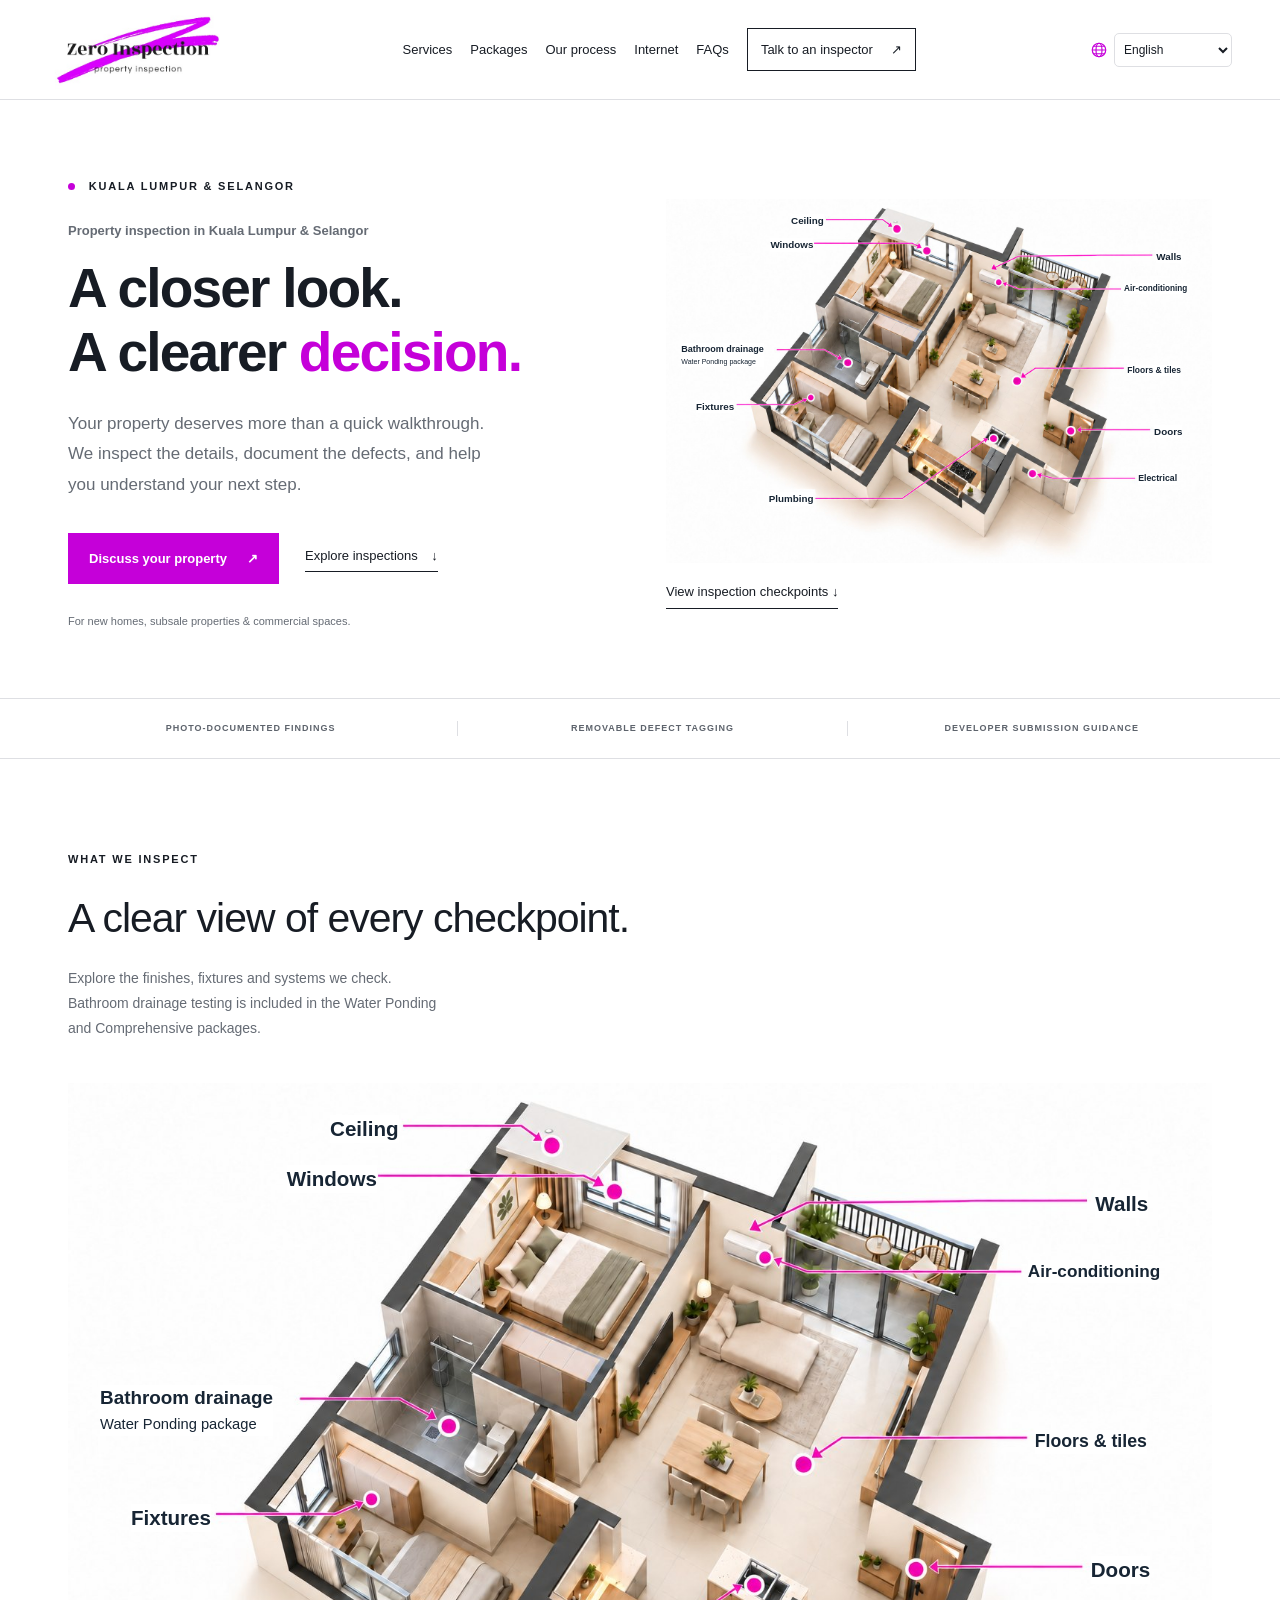
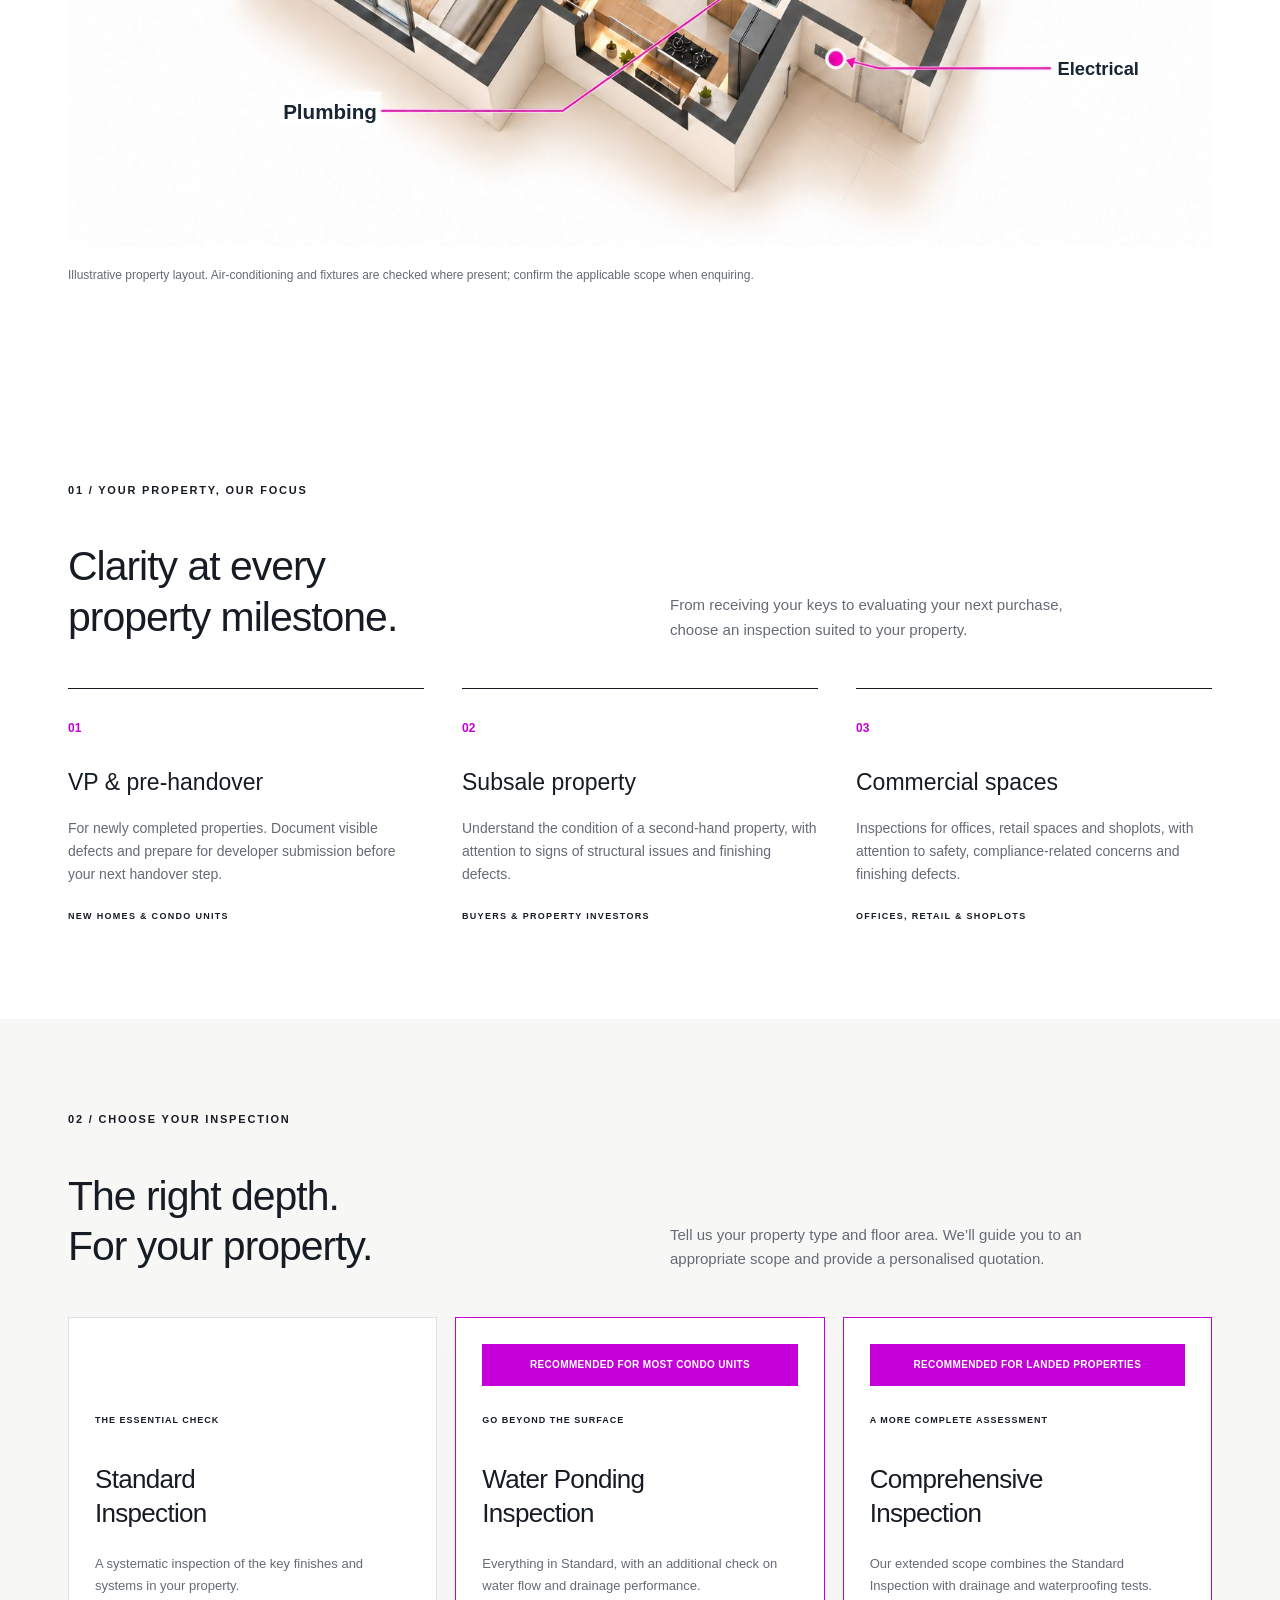
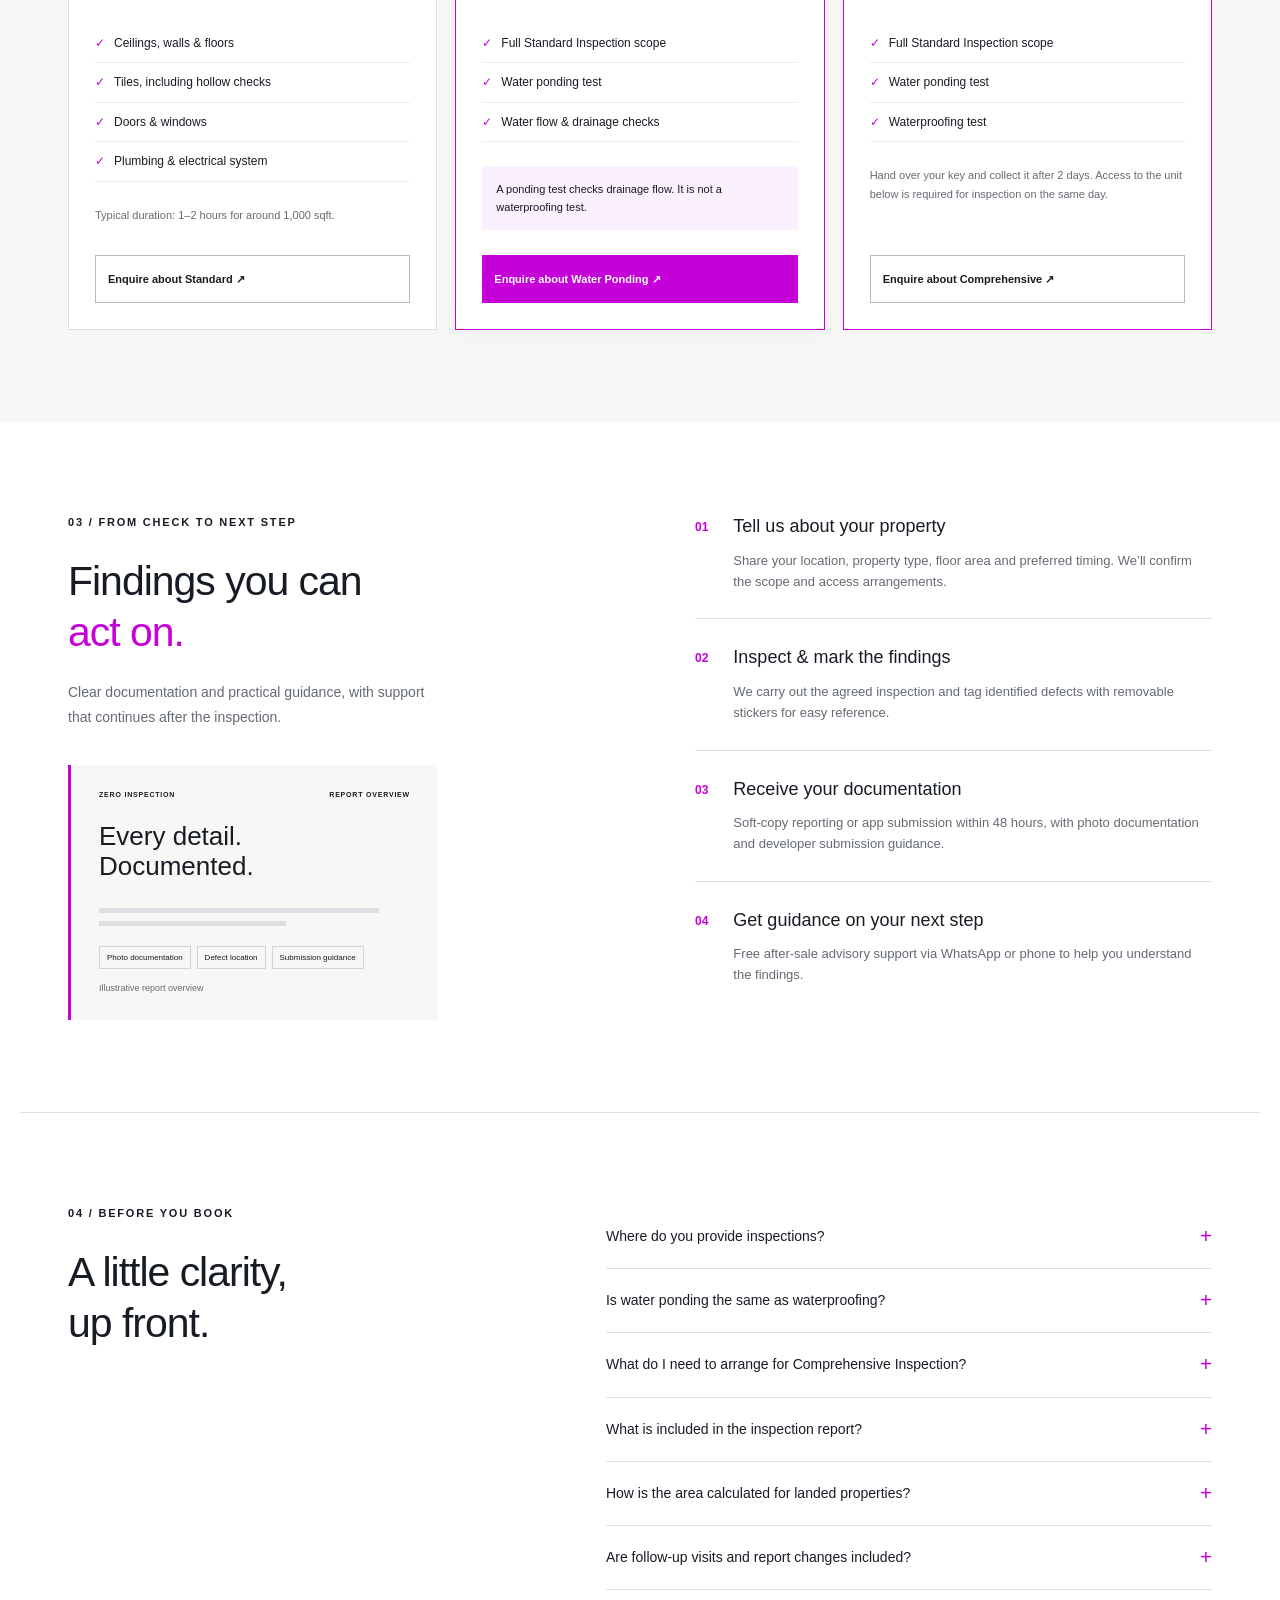
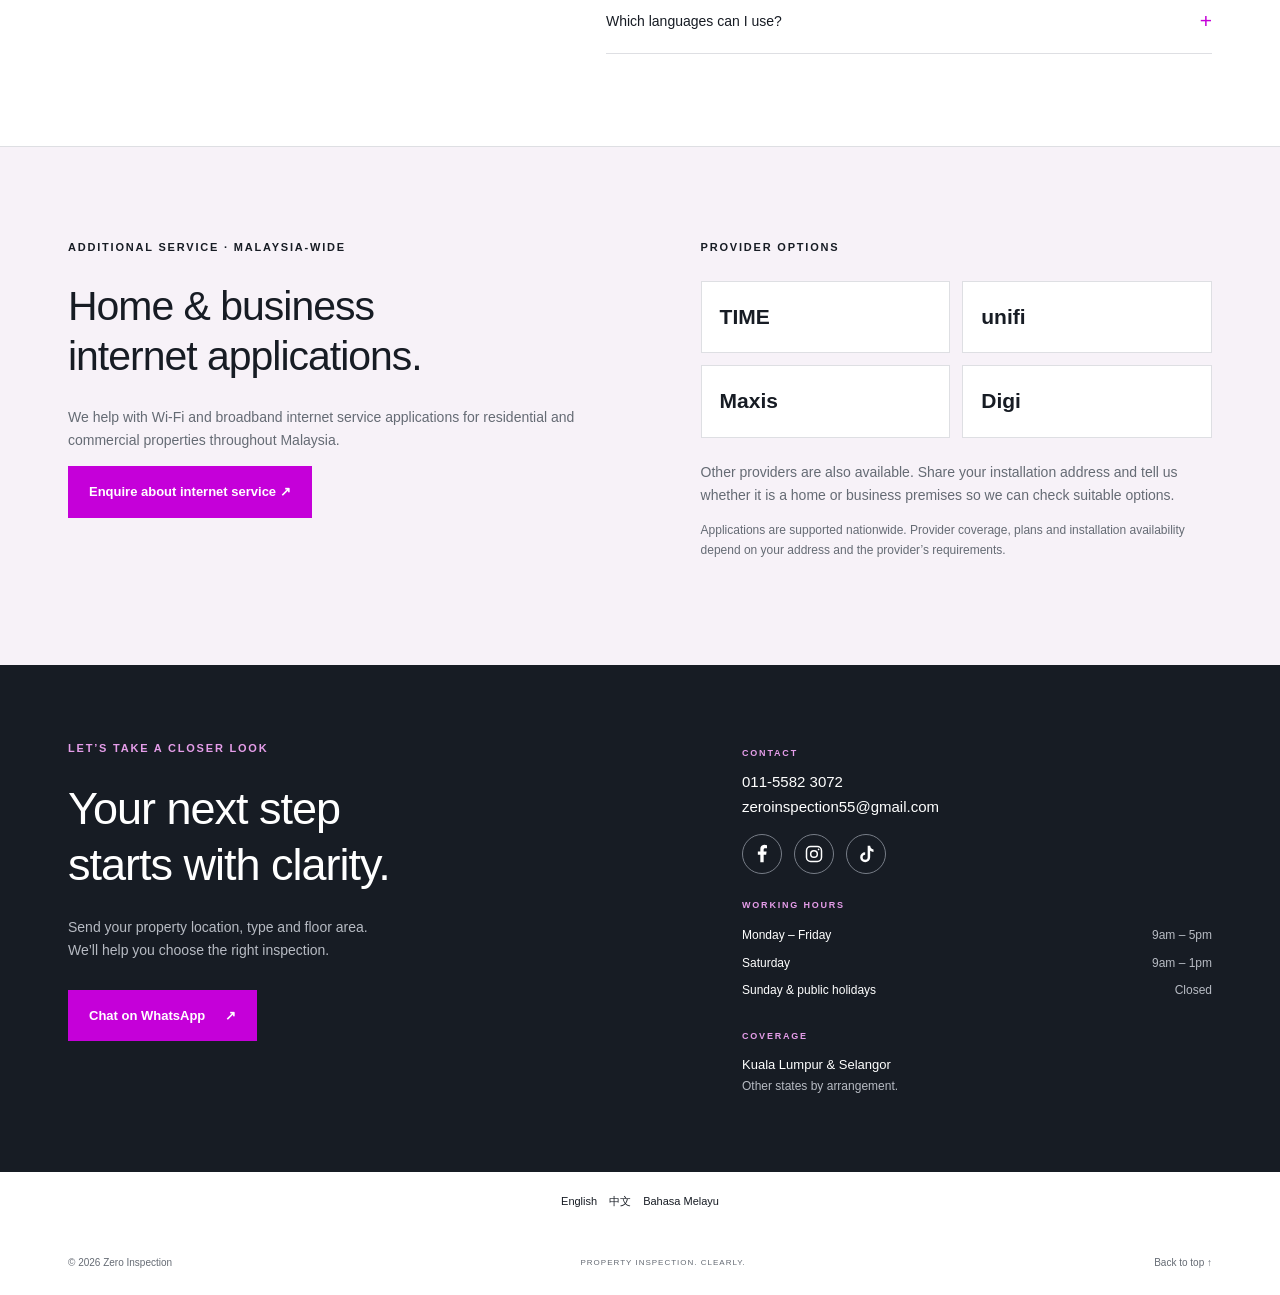
==== index.html @ 487786c6 "Improve mobile touch targets and readable inspection diagram across languages" ====
<!doctype html>
<html lang="en">
<head>
  <meta charset="utf-8"><meta name="viewport" content="width=device-width, initial-scale=1">
  <title>Zero Inspection | Property Inspection KL & Selangor</title>
  <meta name="description" content="Property inspection in Kuala Lumpur & Selangor: VP, subsale and commercial checks. Plus home and business internet application assistance across Malaysia.">
  <link rel="canonical" href="https://www.zero-inspection.com/">
  <link rel="alternate" hreflang="en" href="https://www.zero-inspection.com/">
  <link rel="alternate" hreflang="zh-Hans" href="https://www.zero-inspection.com/zh/">
  <link rel="alternate" hreflang="ms" href="https://www.zero-inspection.com/ms/">
  <link rel="alternate" hreflang="x-default" href="https://www.zero-inspection.com/">
  <meta name="theme-color" content="#171c24">
  <meta property="og:title" content="Zero Inspection | Property Inspection KL & Selangor">
  <meta property="og:description" content="Property inspection in Kuala Lumpur & Selangor: VP, subsale and commercial checks. Plus home and business internet application assistance across Malaysia.">
  <meta property="og:type" content="website">
  <meta property="og:url" content="https://www.zero-inspection.com/">
  <link rel="stylesheet" href="styles.css">
  <script type="application/ld+json">{"@context":"https://schema.org","@type":"ProfessionalService","name":"Zero Inspection","telephone":"+601155823072","email":"zeroinspection55@gmail.com","areaServed":["Kuala Lumpur","Selangor"],"openingHours":["Mo-Fr 09:00-17:00","Sa 09:00-13:00"],"hasOfferCatalog":{"@type":"OfferCatalog","name":"Zero Inspection services","itemListElement":[{"@type":"Offer","itemOffered":{"@type":"Service","name":"Property inspection","areaServed":["Kuala Lumpur","Selangor"]}},{"@type":"Offer","itemOffered":{"@type":"Service","name":"Residential and commercial internet application assistance","areaServed":"Malaysia"}}]},"sameAs":["https://www.facebook.com/zeroinspection","https://www.instagram.com/zeroinspection/","https://www.tiktok.com/@zeroinspection6"]}</script>
  <script id="page-schema" type="application/ld+json">{"@context":"https://schema.org","@type":"WebPage","name":"Zero Inspection | Property Inspection KL & Selangor","inLanguage":"en","url":"https://www.zero-inspection.com/","description":"Property inspection in Kuala Lumpur & Selangor: VP, subsale and commercial checks. Plus home and business internet application assistance across Malaysia."}</script>
</head>
<body>
  <a class="skip" href="#main">Skip to content</a>
  <header class="header">
    <a class="brand" href="#" aria-label="Zero Inspection home"><img src="assets/logo.jpeg" alt="Zero Inspection — property inspection" width="500" height="500"></a>
    <button class="menu" aria-expanded="false" aria-controls="navigation">Menu <span aria-hidden="true">☰</span></button>
    <nav id="navigation" aria-label="Main navigation"><a href="#services">Services</a><a href="#packages">Packages</a><a href="#process">Our process</a><a href="#internet">Internet</a><a href="#faq">FAQs</a><a class="nav-contact" href="#contact">Talk to an inspector <span aria-hidden="true">↗</span></a></nav><div class="language-switcher"><svg viewBox="0 0 24 24" fill="none" stroke="currentColor" stroke-width="1.6" aria-hidden="true"><circle cx="12" cy="12" r="9"/><ellipse cx="12" cy="12" rx="4" ry="9"/><path d="M3 12h18M5 7h14M5 17h14"/></svg><select id="language-select" aria-label="Website language / 网站语言 / Bahasa laman"><option value="en" selected>English</option><option value="zh-Hans">中文</option><option value="ms">Bahasa Melayu</option></select></div>
    
  </header>
  <main id="main">
    <section class="hero wrap">
      <div class="hero-copy"><p class="eyebrow"><span class="dot"></span> KUALA LUMPUR & SELANGOR</p><p class="hero-service">Property inspection in Kuala Lumpur & Selangor</p><h1>A closer look.<br>A clearer <em>decision.</em></h1><p class="intro">Your property deserves more than a quick walkthrough. We inspect the details, document the defects, and help you understand your next step.</p><div class="actions"><a class="button primary" href="https://wa.me/601155823072?text=Hi%20Zero%20Inspection%2C%20I%20would%20like%20to%20enquire%20about%20a%20property%20inspection." data-inspection-message="0">Discuss your property <span aria-hidden="true">↗</span></a><a class="text-link" href="#packages">Explore inspections <span aria-hidden="true">↓</span></a></div><p class="hero-note">For new homes, subsale properties & commercial spaces.</p></div>
      <div class="hero-diagram"><figure class="inspection-figure"><img src="assets/inspection-overview.jpg" width="1536" height="1024" alt="Property inspection diagram covering ceiling, windows, walls, air-conditioning, bathroom drainage, fixtures, floors and tiles, doors, electrical and plumbing"><div class="diagram-label ceiling">Ceiling</div><div class="diagram-label windows">Windows</div><div class="diagram-label walls">Walls</div><div class="diagram-label aircond">Air-conditioning</div><div class="diagram-label drainage">Bathroom drainage<br><small>Water Ponding package</small></div><div class="diagram-label fixtures">Fixtures</div><div class="diagram-label floors">Floors & tiles</div><div class="diagram-label doors">Doors</div><div class="diagram-label electrical">Electrical</div><div class="diagram-label plumbing">Plumbing</div></figure><a class="text-link" href="#inspection-scope">View inspection checkpoints ↓</a></div>
    </section>
    <div class="trust-strip"><div class="wrap trust-inner"><span>PHOTO-DOCUMENTED FINDINGS</span><span>REMOVABLE DEFECT TAGGING</span><span>DEVELOPER SUBMISSION GUIDANCE</span></div></div>
    <section id="inspection-scope" class="section wrap"><p class="eyebrow">WHAT WE INSPECT</p><h2>A clear view of every checkpoint.</h2><p class="section-intro">Explore the finishes, fixtures and systems we check. Bathroom drainage testing is included in the Water Ponding and Comprehensive packages.</p><p class="mobile-diagram-hint">Swipe sideways to read all inspection labels.</p><div class="diagram-scroll" tabindex="0" role="region" aria-label="Inspection diagram — scroll horizontally"><figure class="inspection-figure"><img src="assets/inspection-overview.jpg" width="1536" height="1024" alt="Property inspection diagram covering ceiling, windows, walls, air-conditioning, bathroom drainage, fixtures, floors and tiles, doors, electrical and plumbing"><div class="diagram-label ceiling">Ceiling</div><div class="diagram-label windows">Windows</div><div class="diagram-label walls">Walls</div><div class="diagram-label aircond">Air-conditioning</div><div class="diagram-label drainage">Bathroom drainage<br><small>Water Ponding package</small></div><div class="diagram-label fixtures">Fixtures</div><div class="diagram-label floors">Floors & tiles</div><div class="diagram-label doors">Doors</div><div class="diagram-label electrical">Electrical</div><div class="diagram-label plumbing">Plumbing</div></figure></div><p class="diagram-caption">Illustrative property layout. Air-conditioning and fixtures are checked where present; confirm the applicable scope when enquiring.</p></section>
    <section id="services" class="section wrap"><div class="section-heading"><p class="eyebrow">01 / YOUR PROPERTY, OUR FOCUS</p><h2>Clarity at every<br>property milestone.</h2><p>From receiving your keys to evaluating your next purchase, choose an inspection suited to your property.</p></div><div class="services-grid"><article><span class="number">01</span><h3>VP & pre-handover</h3><p>For newly completed properties. Document visible defects and prepare for developer submission before your next handover step.</p><span class="service-caption">NEW HOMES & CONDO UNITS</span></article><article><span class="number">02</span><h3>Subsale property</h3><p>Understand the condition of a second-hand property, with attention to signs of structural issues and finishing defects.</p><span class="service-caption">BUYERS & PROPERTY INVESTORS</span></article><article><span class="number">03</span><h3>Commercial spaces</h3><p>Inspections for offices, retail spaces and shoplots, with attention to safety, compliance-related concerns and finishing defects.</p><span class="service-caption">OFFICES, RETAIL & SHOPLOTS</span></article></div></section>
    <section id="packages" class="package-section"><div class="wrap section"><div class="section-heading"><p class="eyebrow">02 / CHOOSE YOUR INSPECTION</p><h2>The right depth.<br>For your property.</h2><p>Tell us your property type and floor area. We’ll guide you to an appropriate scope and provide a personalised quotation.</p></div><div class="packages"><article class="package"><p class="package-kicker">THE ESSENTIAL CHECK</p><h3>Standard<br>Inspection</h3><p>A systematic inspection of the key finishes and systems in your property.</p><ul><li>Ceilings, walls & floors</li><li>Tiles, including hollow checks</li><li>Doors & windows</li><li>Plumbing & electrical system</li></ul><p class="timing">Typical duration: 1–2 hours for around 1,000 sqft.</p><a class="button outline" href="https://wa.me/601155823072?text=Hi%20Zero%20Inspection%2C%20please%20advise%20on%20the%20Standard%20Inspection%20package." data-inspection-message="1">Enquire about Standard ↗</a></article><article class="package featured"><span class="recommendation">RECOMMENDED FOR MOST CONDO UNITS</span><p class="package-kicker">GO BEYOND THE SURFACE</p><h3>Water Ponding<br>Inspection</h3><p>Everything in Standard, with an additional check on water flow and drainage performance.</p><ul><li>Full Standard Inspection scope</li><li>Water ponding test</li><li>Water flow & drainage checks</li></ul><div class="scope-note">A ponding test checks drainage flow. It is not a waterproofing test.</div><a class="button primary" href="https://wa.me/601155823072?text=Hi%20Zero%20Inspection%2C%20I%20am%20interested%20in%20Water%20Ponding%20Inspection%20for%20my%20property." data-inspection-message="2">Enquire about Water Ponding ↗</a></article><article class="package landed-recommended"><span class="recommendation">RECOMMENDED FOR LANDED PROPERTIES</span><p class="package-kicker">A MORE COMPLETE ASSESSMENT</p><h3>Comprehensive<br>Inspection</h3><p>Our extended scope combines the Standard Inspection with drainage and waterproofing tests.</p><ul><li>Full Standard Inspection scope</li><li>Water ponding test</li><li>Waterproofing test</li></ul><p class="timing">Hand over your key and collect it after 2 days. Access to the unit below is required for inspection on the same day.</p><a class="button outline" href="https://wa.me/601155823072?text=Hi%20Zero%20Inspection%2C%20please%20advise%20on%20Comprehensive%20Inspection%20and%20the%20access%20arrangements." data-inspection-message="3">Enquire about Comprehensive ↗</a></article></div></div></section>
    <section id="process" class="section wrap process"><div><p class="eyebrow">03 / FROM CHECK TO NEXT STEP</p><h2>Findings you can<br><em>act on.</em></h2><p class="section-intro">Clear documentation and practical guidance, with support that continues after the inspection.</p><div class="report-illustration" aria-label="Illustrative defect report"><div class="report-top"><span>ZERO INSPECTION</span><span>REPORT OVERVIEW</span></div><h3>Every detail.<br>Documented.</h3><div class="report-line"></div><div class="report-line short"></div><div class="report-tags"><span>Photo documentation</span><span>Defect location</span><span>Submission guidance</span></div><p>Illustrative report overview</p></div></div><ol class="steps"><li><span>01</span><div><h3>Tell us about your property</h3><p>Share your location, property type, floor area and preferred timing. We’ll confirm the scope and access arrangements.</p></div></li><li><span>02</span><div><h3>Inspect & mark the findings</h3><p>We carry out the agreed inspection and tag identified defects with removable stickers for easy reference.</p></div></li><li><span>03</span><div><h3>Receive your documentation</h3><p>Soft-copy reporting or app submission within 48 hours, with photo documentation and developer submission guidance.</p></div></li><li><span>04</span><div><h3>Get guidance on your next step</h3><p>Free after-sale advisory support via WhatsApp or phone to help you understand the findings.</p></div></li></ol></section>
    <section id="faq" class="faq-section section wrap"><div><p class="eyebrow">04 / BEFORE YOU BOOK</p><h2>A little clarity,<br>up front.</h2></div><div class="faq-list"><details><summary>Where do you provide inspections?</summary><p>Our main coverage is Kuala Lumpur and Selangor. Inspections in other states can be arranged with additional transport charges, quoted case by case.</p></details><details><summary>Is water ponding the same as waterproofing?</summary><p>No. A water ponding test checks water flow and drainage performance. Waterproofing testing is a separate scope included in the Comprehensive package.</p></details><details><summary>What do I need to arrange for Comprehensive Inspection?</summary><p>You hand over the key and collect it after 2 days. An inspection of the unit below is required on the same day, so access must be coordinated in advance. Contact us to confirm the arrangements.</p></details><details><summary>What is included in the inspection report?</summary><p>Your deliverables include a professional defect report in PDF or app submission, photo documentation and developer submission support guidance. Soft-copy reporting or app submission is provided within 48 hours.</p></details><details><summary>How is the area calculated for landed properties?</summary><p>The area includes the car porch, backyard and built-in area. Share the property details with us so we can confirm the scope and quotation.</p></details><details><summary>Are follow-up visits and report changes included?</summary><p>The quoted inspection covers one visit. A separate revisit caused by customer arrangements, a second inspection, or a second report revision carries an additional charge. We’ll confirm the applicable terms before you proceed.</p></details><details><summary>Which languages can I use?</summary><p>We support English, Chinese and Malay. Let us know your preferred language when you contact us.</p></details></div></section>
    <section id="internet" class="internet-section"><div class="section wrap internet-inner"><div><p class="eyebrow">ADDITIONAL SERVICE · MALAYSIA-WIDE</p><h2>Home & business<br>internet applications.</h2><p>We help with Wi-Fi and broadband internet service applications for residential and commercial properties throughout Malaysia.</p><a class="button primary" data-enquiry="internet" href="https://wa.me/601155823072?text=Hi%20Zero%20Inspection%2C%20I%20would%20like%20help%20applying%20for%20internet%20service.">Enquire about internet service ↗</a></div><div><p class="eyebrow">PROVIDER OPTIONS</p><div class="provider-list"><span>TIME</span><span>unifi</span><span>Maxis</span><span>Digi</span></div><p>Other providers are also available. Share your installation address and tell us whether it is a home or business premises so we can check suitable options.</p><p class="internet-note">Applications are supported nationwide. Provider coverage, plans and installation availability depend on your address and the provider’s requirements.</p></div></div></section>
    <section id="contact" class="contact-section"><div class="wrap contact-inner"><div><p class="eyebrow">LET’S TAKE A CLOSER LOOK</p><h2>Your next step<br>starts with clarity.</h2><p>Send your property location, type and floor area.<br>We’ll help you choose the right inspection.</p><a class="button primary" href="https://wa.me/601155823072?text=Hi%20Zero%20Inspection.%0AProperty%20location%3A%20%0AProperty%20type%3A%20%0AFloor%20area%20%28sqft%29%3A%20%0APreferred%20date%3A%20" data-inspection-message="4">Chat on WhatsApp <span aria-hidden="true">↗</span></a></div><div class="contact-details"><div><p class="eyebrow">CONTACT</p><a href="https://wa.me/601155823072" data-inspection-message="4" aria-label="WhatsApp 011-5582 3072">011-5582 3072</a><a href="mailto:zeroinspection55@gmail.com">zeroinspection55@gmail.com</a><div class="social-links" aria-label="Social media"><a href="https://www.facebook.com/zeroinspection" target="_blank" rel="noopener noreferrer" aria-label="Facebook" title="Facebook"><svg viewBox="0 0 24 24" aria-hidden="true"><path fill="currentColor" d="M14 22v-9h3l.5-4H14V7c0-1.2.4-2 2-2h2V1.4A26 26 0 0 0 15 1c-3 0-5 1.8-5 5v3H7v4h3v9z"/></svg></a><a href="https://www.instagram.com/zeroinspection/" target="_blank" rel="noopener noreferrer" aria-label="Instagram" title="Instagram"><svg viewBox="0 0 24 24" fill="none" stroke="currentColor" stroke-width="1.8" aria-hidden="true"><rect x="3" y="3" width="18" height="18" rx="5"/><circle cx="12" cy="12" r="4"/><circle cx="17.5" cy="6.5" r="1" fill="currentColor" stroke="none"/></svg></a><a href="https://www.tiktok.com/@zeroinspection6" target="_blank" rel="noopener noreferrer" aria-label="TikTok" title="TikTok"><svg viewBox="0 0 24 24" aria-hidden="true"><path fill="currentColor" d="M14 2h3c.3 2.6 1.7 4.2 4 4.5v3a9 9 0 0 1-4-1.3V16a6 6 0 1 1-6-6v3a3 3 0 1 0 3 3z"/></svg></a></div></div><div><p class="eyebrow">WORKING HOURS</p><dl><div><dt>Monday – Friday</dt><dd>9am – 5pm</dd></div><div><dt>Saturday</dt><dd>9am – 1pm</dd></div><div><dt>Sunday & public holidays</dt><dd>Closed</dd></div></dl></div><div><p class="eyebrow">COVERAGE</p><p>Kuala Lumpur & Selangor<br><span>Other states by arrangement.</span></p></div></div></div></section>
  <div class="locale-links" aria-label="Website languages"><a href="./" lang="en">English</a><a href="./zh/" lang="zh-Hans">中文</a><a href="./ms/" lang="ms">Bahasa Melayu</a></div></main><footer class="wrap footer"><span>© <span id="year">2026</span> Zero Inspection</span><span>PROPERTY INSPECTION. CLEARLY.</span><a href="#">Back to top ↑</a></footer>
  <script src="translations.js"></script>
  <script src="script.js"></script>
</body>
</html>
---- styles.css ----
:root{--ink:#171c24;--muted:#656b74;--accent:#c500d9;--line:#dedfe3;--paper:#f7f7f5}*{box-sizing:border-box}html{scroll-behavior:smooth;scroll-padding-top:100px}body{margin:0;font-family:Arial,Helvetica,sans-serif;color:var(--ink);background:white;font-size:16px;line-height:1.65}a{color:inherit;text-decoration:none}button{font:inherit}img{max-width:100%}.wrap{max-width:1240px;margin:auto;padding-left:48px;padding-right:48px}.header{max-width:1340px;margin:auto;padding:0 48px;height:104px;display:flex;align-items:center;justify-content:space-between;border-bottom:1px solid var(--line)}.brand{width:205px;height:90px;overflow:hidden;display:flex;align-items:center;justify-content:center}.brand img{width:205px;max-width:none;height:205px;object-fit:contain}.header nav{display:flex;align-items:center;gap:30px;font-size:14px}.nav-contact{border:1px solid var(--ink);padding:11px 18px;margin-left:12px}.nav-contact span{margin-left:14px}.menu{display:none}.skip{position:absolute;top:-80px;background:var(--ink);color:white;padding:12px;z-index:30}.skip:focus{top:0}.hero{display:grid;grid-template-columns:1.05fr 1fr;gap:60px;padding-top:78px;padding-bottom:68px;align-items:center}.eyebrow{font-size:11px;font-weight:700;letter-spacing:1.8px;margin:0 0 24px}.dot{display:inline-block;width:7px;height:7px;border-radius:50%;background:var(--accent);margin-right:9px}h1,h2,h3,p{margin-top:0}h1{font-size:clamp(44px,4.5vw,65px);line-height:1.07;letter-spacing:-3.1px;font-weight:600;margin-bottom:28px}em{font-style:normal;color:var(--accent)}.intro{font-size:17px;max-width:440px;color:var(--muted);line-height:1.8}.actions{display:flex;flex-wrap:wrap;align-items:center;gap:26px;margin-top:32px}.button{display:inline-flex;align-items:center;justify-content:space-between;gap:20px;padding:15px 21px;font-size:13px;font-weight:700;transition:background .2s,transform .2s}.button:hover{transform:translateY(-2px)}.primary{color:white;background:var(--accent)}.primary:hover{background:#9f00b0}.outline{border:1px solid #b7bac0}.outline:hover{background:#f1eef3}.text-link{font-size:13px;border-bottom:1px solid var(--ink);padding-bottom:5px}.text-link span{margin-left:10px}.hero-note{color:var(--muted);font-size:11px;margin:28px 0 0}.property-art{height:480px;position:relative;background:#edece8;overflow:hidden}.art-grid{position:absolute;inset:0;background-image:linear-gradient(#dad9d250 1px,transparent 1px),linear-gradient(90deg,#dad9d250 1px,transparent 1px);background-size:30px 30px}.property-art svg{position:absolute;width:100%;height:100%;top:10px;left:0}.art-label{position:absolute;top:24px;left:24px;font-size:9px;letter-spacing:1.3px;color:#62635f}.inspection-chip{position:absolute;background:white;box-shadow:0 5px 20px #0000000c;padding:12px 15px;font-size:11px;font-weight:600}.inspection-chip span{color:var(--accent);margin-right:12px}.chip-one{top:88px;left:18px}.chip-two{right:16px;bottom:73px}.art-footer{position:absolute;bottom:22px;left:24px;font-size:9px;letter-spacing:1px}.trust-strip{border-top:1px solid var(--line);border-bottom:1px solid var(--line)}.trust-inner{display:flex;justify-content:space-between;gap:20px;flex-wrap:wrap;padding-top:22px;padding-bottom:22px;font-size:9px;font-weight:700;letter-spacing:1px;color:#5d636c}.section{padding-top:92px;padding-bottom:92px}.section-heading{display:grid;grid-template-columns:1fr 1fr;column-gap:80px;margin-bottom:45px}.section-heading .eyebrow{grid-column:1/-1}h2{font-size:42px;line-height:1.15;letter-spacing:-1.7px;font-weight:500;margin-bottom:0}.section-heading>p:last-child{color:var(--muted);max-width:430px;align-self:end;margin-bottom:0;font-size:15px}.services-grid{display:grid;grid-template-columns:repeat(3,1fr);gap:38px}.services-grid article{border-top:1px solid var(--ink);padding-top:25px}.number{font-size:12px;color:var(--accent);font-weight:700}.services-grid h3{font-size:23px;font-weight:500;margin:24px 0 15px}.services-grid p{font-size:14px;color:var(--muted)}.service-caption{font-size:9px;letter-spacing:1.3px;font-weight:700}.package-section{background:var(--paper)}.packages{display:grid;grid-template-columns:repeat(3,1fr);gap:18px;align-items:stretch}.package{padding:32px 26px;background:white;border:1px solid var(--line);display:flex;flex-direction:column;position:relative}.package-kicker{font-size:9px;font-weight:700;letter-spacing:1px;margin:8px 0 25px}.package h3{font-size:27px;font-weight:500;line-height:1.2;letter-spacing:-.7px;margin-bottom:20px}.package>p:not(.package-kicker){font-size:13px;color:var(--muted)}.package ul{padding:0;list-style:none;margin:15px 0 24px;font-size:12px}.package li{padding:9px 0;border-bottom:1px solid #ececf0}.package li:before{content:'✓';color:var(--accent);margin-right:9px}.package .timing{font-size:11px!important;line-height:1.7}.package .button{margin-top:auto;font-size:11px;padding:13px 12px;gap:5px}.featured{border-color:var(--accent);box-shadow:0 8px 28px #c500d908}.recommendation{position:absolute;top:-12px;left:15px;right:15px;text-align:center;background:var(--accent);color:white;font-size:8px;letter-spacing:.65px;padding:5px;font-weight:bold}.scope-note{font-size:11px;padding:14px;background:#fbf0fd;margin-bottom:25px}.process{display:grid;grid-template-columns:1fr 1fr;gap:110px}.section-intro{font-size:14px;color:var(--muted);margin-top:22px;max-width:370px}.steps{list-style:none;padding:0;margin:0}.steps li{display:flex;gap:25px;padding:26px 0;border-top:1px solid var(--line)}.steps li:first-child{padding-top:0;border-top:0}.steps li>span{font-size:12px;color:var(--accent);font-weight:700;padding-top:4px}.steps h3{font-size:18px;font-weight:500;margin-bottom:10px}.steps p{font-size:13px;color:var(--muted);margin-bottom:0}.report-illustration{margin-top:35px;background:var(--paper);padding:24px 28px;border-left:3px solid var(--accent);max-width:370px}.report-top{display:flex;justify-content:space-between;font-size:7px;font-weight:700;letter-spacing:.8px;margin-bottom:22px}.report-illustration h3{font-size:26px;font-weight:500;line-height:1.15}.report-line{height:5px;background:#dddee2;width:90%;margin-bottom:8px}.report-line.short{width:60%}.report-tags{display:flex;flex-wrap:wrap;gap:6px;margin-top:20px}.report-tags span{font-size:8px;border:1px solid #d3d4d9;padding:4px 7px}.report-illustration>p{font-size:9px;color:var(--muted);margin:12px 0 0}.faq-section{border-top:1px solid var(--line);display:grid;grid-template-columns:.85fr 1.15fr;gap:90px}.faq-list details{border-bottom:1px solid var(--line)}.faq-list summary{font-size:14px;padding:20px 28px 20px 0;cursor:pointer;position:relative;list-style:none}.faq-list summary::-webkit-details-marker{display:none}.faq-list summary:after{content:'+';position:absolute;right:0;font-size:21px;color:var(--accent);top:14px}.faq-list details[open] summary:after{content:'−'}.faq-list details p{font-size:13px;color:var(--muted);margin-bottom:22px}.contact-section{background:var(--ink);color:white}.contact-inner{display:grid;grid-template-columns:1.2fr 1fr;gap:110px;padding-top:75px;padding-bottom:75px}.contact-inner h2{font-size:45px}.contact-inner>div>p:not(.eyebrow){font-size:14px;color:#b7bbc3;margin-top:23px;margin-bottom:28px}.contact-inner .eyebrow{color:#e59de9}.contact-details{display:flex;flex-direction:column;gap:24px;padding-top:6px}.contact-details .eyebrow{font-size:9px;margin-bottom:10px}.contact-details a{display:block;font-size:15px;overflow-wrap:anywhere}.contact-details dl{margin:0;font-size:12px}.contact-details dl div{display:flex;justify-content:space-between;gap:20px;max-width:310px;padding:4px 0}.contact-details dd{margin:0;color:#b7bbc3}.contact-details p{font-size:13px;margin-bottom:0}.contact-details p span{color:#b7bbc3;font-size:12px}.footer{display:flex;justify-content:space-between;align-items:center;padding-top:24px;padding-bottom:24px;font-size:10px;color:var(--muted);gap:20px}.footer>span:nth-child(2){letter-spacing:1px;font-size:8px}a:focus-visible,button:focus-visible,summary:focus-visible{outline:3px solid var(--accent);outline-offset:5px}
@media(min-width:1500px){.hero{gap:75px}}@media(max-width:1000px){.wrap{padding-left:30px;padding-right:30px}.header{padding:0 30px}.header nav{gap:17px;font-size:12px}.nav-contact{margin-left:0;padding:9px 12px}.hero{gap:25px}.property-art{height:400px}h1{font-size:49px}.section-heading{gap:35px}.process,.faq-section,.contact-inner{gap:50px}.packages{gap:12px}.package{padding:27px 18px}.package h3{font-size:24px}.recommendation{font-size:7px;left:5px;right:5px}.actions{gap:18px}.hero .button{font-size:12px;padding:13px 15px}}@media(max-width:720px){html{scroll-padding-top:20px}.wrap{padding-left:23px;padding-right:23px}.header{height:85px;padding:0 23px;position:relative}.brand{width:165px;height:80px}.brand img{width:165px;height:165px}.menu{display:block;border:1px solid var(--line);background:white;font-size:12px;padding:8px 12px}.menu span{margin-left:6px}.header nav{display:none;position:absolute;top:84px;left:0;right:0;background:white;padding:20px 23px;z-index:10;box-shadow:0 8px 12px #00000010;flex-direction:column;align-items:stretch;font-size:14px}.header nav.open{display:flex}.hero{grid-template-columns:1fr;padding-top:45px;padding-bottom:35px;gap:35px}h1{font-size:49px;letter-spacing:-2.5px}.intro{font-size:15px}.hero-note{font-size:10px;margin-top:20px}.eyebrow{font-size:9px;letter-spacing:1.4px;margin-bottom:20px}.property-art{height:365px;max-width:470px;width:100%;margin:auto}.art-label{font-size:8px}.chip-one{top:63px}.chip-two{bottom:58px}.art-footer{font-size:8px}.trust-inner{display:grid;grid-template-columns:1fr 1fr;font-size:8px;gap:15px}.section{padding-top:55px;padding-bottom:55px}.section-heading{display:block;margin-bottom:30px}h2{font-size:35px}.section-heading>p:last-child{margin-top:22px;font-size:14px}.services-grid{grid-template-columns:1fr;gap:30px}.services-grid article{padding-top:18px}.services-grid h3{margin:15px 0 10px}.packages{grid-template-columns:1fr;gap:30px}.package{padding:30px}.package h3{font-size:28px}.recommendation{font-size:8px;left:16px;right:16px}.package .button{font-size:12px;margin-top:12px}.package ul{margin-bottom:15px}.process,.faq-section,.contact-inner{grid-template-columns:1fr;gap:35px}.report-illustration{max-width:none}.steps li:first-child{padding-top:22px;border-top:1px solid var(--line)}.contact-inner{padding-top:55px;padding-bottom:50px}.contact-inner h2{font-size:37px}.contact-details{gap:28px}.contact-details dl div{max-width:none}.footer{flex-wrap:wrap;font-size:9px}.footer>span:nth-child(2){display:none}.contact-details a{font-size:14px}}@media(prefers-reduced-motion:reduce){html{scroll-behavior:auto}.button{transition:none}}
/* Language selection stays separate from the deliverables strip. */
.header{gap:18px}.header nav{gap:20px}.language-switcher{display:flex;gap:3px;flex-shrink:0}.language-switcher button{border:0;background:transparent;color:#656b74;font-size:11px;padding:7px;cursor:pointer}.language-switcher button[aria-pressed="true"]{background:#fbf0fd;color:#9f00b0;font-weight:bold}.trust-inner{display:grid;grid-template-columns:repeat(3,1fr);gap:24px;text-align:center}.trust-inner span+span{border-left:1px solid var(--line);padding-left:24px}html[lang="zh-Hans"] h1{letter-spacing:-1px}html[lang="ms"] h1{font-size:clamp(38px,4vw,57px)}html[lang="ms"] .recommendation{font-size:7px;letter-spacing:0}html[lang="ms"] .package h3{font-size:25px}
@media(max-width:1100px) and (min-width:721px){.header{padding:0 24px;gap:10px}.header nav{gap:12px}.brand{width:155px}.brand img{width:165px;height:165px}.nav-contact{padding:8px;font-size:11px}.language-switcher button{padding:6px 4px;font-size:10px}}
@media(max-width:720px){.header{gap:10px}.brand{margin-right:auto;width:140px}.brand img{width:155px;height:155px}.language-switcher{order:1}.menu{order:2;padding:7px 9px}.language-switcher button{font-size:10px;padding:6px 4px}.trust-inner{grid-template-columns:1fr;text-align:left;gap:0}.trust-inner span{padding:11px 0}.trust-inner span+span{border-left:0;border-top:1px solid var(--line);padding-left:0}html[lang="ms"] h1{font-size:43px}html[lang="zh-Hans"] h1{font-size:43px}.recommendation{white-space:normal}}
.inspection-figure{position:relative;margin:28px 0 0;container-type:inline-size}.inspection-figure img{display:block;width:100%;height:auto}.diagram-label{position:absolute;font-size:1.8cqw;font-weight:700;line-height:1.2;color:#172534;background:white}.diagram-label small{font-size:.78em;font-weight:400}.ceiling{top:4.2%;right:71.1%}.windows{top:10.8%;right:73%}.walls{top:14%;left:89.8%}.aircond{top:23.2%;left:83.9%;font-size:1.55cqw}.drainage{top:39.6%;left:2.8%;max-width:17.4%;font-size:1.65cqw}.fixtures{top:55.2%;right:87.5%}.floors{top:45.5%;left:84.5%;font-size:1.65cqw}.doors{top:62%;left:89.4%}.electrical{top:75.2%;left:86.5%}.plumbing{top:80.6%;right:73%}.hero-diagram{min-width:0}.hero-diagram .inspection-figure{margin:0}.hero-diagram .text-link{display:inline-block;margin-top:18px}.hero-service{font-size:13px;font-weight:600;margin-bottom:16px;color:#656b74}.diagram-caption{font-size:12px;color:var(--muted);margin-top:20px}.internet-section{background:#f7f2f8;border-top:1px solid var(--line)}.internet-inner{display:grid;grid-template-columns:1.1fr 1fr;gap:70px}.internet-inner h2{margin-bottom:24px}.internet-inner p:not(.eyebrow){font-size:14px;color:var(--muted)}.provider-list{display:grid;grid-template-columns:1fr 1fr;gap:12px;margin-bottom:23px}.provider-list span{background:white;border:1px solid var(--line);padding:18px;font-size:21px;font-weight:700}.internet-note{font-size:12px!important}.social-links{display:flex;flex-wrap:wrap;gap:12px;margin-top:14px}.social-links a{font-size:12px;border-bottom:1px solid #777d87;padding-bottom:4px}.locale-links{display:flex;gap:12px;font-size:11px;margin-top:18px}.header nav{gap:14px}.hero .inspection-figure{max-width:100%}
@media(max-width:720px){.internet-inner{grid-template-columns:1fr;gap:28px}.hero-diagram .diagram-label{font-size:1.8cqw}#inspection-scope .inspection-figure{margin-left:-12px;margin-right:-12px}.diagram-caption{line-height:1.7}.header{padding-left:15px;padding-right:15px}.hero-service{font-size:12px}}
/* Centered compact language dropdown. */
.header{display:grid;grid-template-columns:1fr auto 1fr;height:auto;min-height:104px;row-gap:0}.brand{grid-column:1;grid-row:1;justify-self:start}.language-switcher{grid-column:2;grid-row:1;justify-self:center;align-items:center;gap:5px;order:initial}.language-switcher>svg{width:18px;height:18px;color:var(--accent)}.language-switcher select{max-width:120px;border:1px solid var(--line);border-radius:5px;background:white;font:inherit;font-size:12px;padding:7px 5px;color:var(--ink);cursor:pointer}.header nav{grid-column:1/-1;grid-row:2;justify-content:center;padding-bottom:15px;gap:24px}.landed-recommended{border-color:var(--accent)}.social-links a{display:inline-flex;align-items:center;justify-content:center;width:40px;height:40px;border:1px solid #777d87;border-radius:50%;padding:9px;transition:background .2s}.social-links a:hover{background:#343a44}.social-links svg{width:20px;height:20px;display:block}.language-switcher select:focus-visible{outline:3px solid var(--accent);outline-offset:3px}
@media(max-width:720px){.header{min-height:85px;grid-template-columns:1fr auto 1fr;padding:0 15px;column-gap:7px}.brand{width:112px;margin:0}.brand img{width:140px;height:140px}.menu{grid-column:3;grid-row:1;justify-self:end;order:initial}.language-switcher select{font-size:11px;max-width:104px;padding:6px 3px}.language-switcher>svg{width:15px;height:15px}.header nav{grid-column:auto;grid-row:auto;position:absolute;top:84px;padding:20px 23px;gap:17px}}
/* Consistent multilingual spacing and typography. */
body{font-family:Arial,"Microsoft YaHei","PingFang SC",sans-serif;overflow-wrap:break-word}.header{display:flex;align-items:center;justify-content:space-between;min-height:100px;height:auto;gap:22px;flex-wrap:nowrap}.header .brand{flex:0 0 180px;width:180px}.header .brand img{width:190px;height:190px}.header nav{display:flex;align-items:center;justify-content:center;gap:18px;padding:0;font-size:13px;flex:1;min-width:0}.nav-contact{margin-left:0;white-space:nowrap;padding:10px 13px}.language-switcher{margin-left:auto;flex:0 0 auto;gap:6px;order:initial}.language-switcher select{width:118px;max-width:118px;font-size:12px;padding:8px 5px}.hero{grid-template-columns:minmax(0,1fr) minmax(0,1fr);gap:52px}.hero-copy{min-width:0}h1,html[lang="ms"] h1,html[lang="zh-Hans"] h1{font-size:clamp(40px,4.3vw,60px);line-height:1.16;letter-spacing:-1.8px;margin-bottom:24px}html[lang="zh-Hans"] h1{letter-spacing:0}h2{font-size:clamp(30px,3.2vw,42px);line-height:1.24;letter-spacing:-1px}.intro,.section-intro{line-height:1.8}.eyebrow{line-height:1.6}.section-heading{grid-template-columns:minmax(0,1fr) minmax(0,1fr);gap:18px 60px}.packages{align-items:stretch}.package{padding:26px;min-width:0}.package h3,html[lang="ms"] .package h3{font-size:26px;line-height:1.3;min-height:70px;margin:20px 0}.package-kicker{min-height:30px;margin:15px 0 0;line-height:1.6}.recommendation,html[lang="ms"] .recommendation{position:static;display:flex;align-items:center;justify-content:center;min-height:42px;width:100%;font-size:10px;line-height:1.4;letter-spacing:.35px;padding:8px 10px;margin:0 0 12px;text-align:center}.package:not(.featured):not(.landed-recommended){padding-top:80px}.package ul{line-height:1.7}.package .button{min-height:48px;line-height:1.5;white-space:normal}.trust-inner{align-items:center;line-height:1.7}.steps h3{line-height:1.4}.contact-details dl div{max-width:none;align-items:start}.contact-details dt{max-width:65%}.contact-details dd{white-space:nowrap}.locale-links{max-width:1144px;padding:20px 0;justify-content:center;margin:0 auto;line-height:1.7}.diagram-label{max-width:17%;line-height:1.35}.walls,.doors{max-width:10%}.aircond{max-width:16%;font-size:1.5cqw}.floors{max-width:15%;font-size:1.55cqw}.electrical{max-width:13%;font-size:1.6cqw}
@media(min-width:721px) and (max-width:1230px){.header{flex-wrap:wrap;gap:0 16px;padding:0 30px}.header .brand{order:0;flex-basis:170px}.language-switcher{order:1}.header nav{order:2;flex-basis:100%;padding:0 0 17px;gap:24px;flex-wrap:wrap}.hero{gap:30px}.package{padding:22px}.package:not(.featured):not(.landed-recommended){padding-top:76px}.section-heading{column-gap:35px}}
@media(max-width:720px){.header{min-height:84px;padding:0 16px;gap:10px;flex-wrap:nowrap}.header .brand{flex:0 1 125px;width:125px;margin-right:auto}.header .brand img{width:145px;height:145px}.language-switcher{margin-left:0;order:1}.language-switcher select{width:104px;max-width:104px;font-size:11px}.menu{order:2;font-size:11px;padding:7px 8px}.header nav{display:none;position:absolute;top:84px;left:0;right:0;flex:none;padding:20px 23px;align-items:stretch;gap:17px;font-size:14px}.header nav.open{display:flex}.hero{grid-template-columns:1fr;gap:32px;padding-top:38px}h1,html[lang="ms"] h1,html[lang="zh-Hans"] h1{font-size:clamp(35px,9vw,45px);line-height:1.2;letter-spacing:-1px}html[lang="zh-Hans"] h1{letter-spacing:0}.section-heading{display:block}.package{padding:25px}.package:not(.featured):not(.landed-recommended){padding-top:25px}.package h3,html[lang="ms"] .package h3{font-size:26px;min-height:0}.package-kicker{min-height:0}.recommendation{min-height:0;padding:9px}.section{padding-top:52px;padding-bottom:52px}.process,.faq-section,.contact-inner{gap:32px}.diagram-caption{font-size:12px}.contact-inner h2{font-size:35px}.contact-details dl{font-size:12px}.locale-links{padding:16px 23px;gap:18px}.hero-diagram .diagram-label{line-height:1.35}}
@media(max-width:360px){.header{padding:0 10px;gap:6px}.header .brand{flex-basis:100px}.language-switcher select{width:88px;max-width:88px}.language-switcher>svg{width:14px;height:14px}.menu span{margin-left:3px}}
/* Mobile inspection details and comfortable touch targets. */
.diagram-scroll{max-width:100%;overflow-x:auto;-webkit-overflow-scrolling:touch}.diagram-scroll:focus-visible{outline:3px solid var(--accent);outline-offset:3px}.mobile-diagram-hint{display:none}
@media(max-width:720px){.menu{min-height:44px;min-width:58px}.language-switcher select{min-height:44px}.social-links a{width:44px;height:44px}.header nav a{min-height:44px;display:flex;align-items:center}.hero-diagram .diagram-label{display:none}.hero-diagram .text-link{min-height:44px;display:inline-flex;align-items:center}.diagram-scroll .inspection-figure{width:800px;min-width:800px;margin:12px 0!important}.mobile-diagram-hint{display:block;font-size:13px;color:var(--muted);margin:18px 0 0}.diagram-scroll .diagram-label{font-size:14px}.diagram-scroll .aircond,.diagram-scroll .floors,.diagram-scroll .electrical{font-size:13px}.diagram-scroll .drainage{font-size:13px}.faq-list summary{min-height:48px}.provider-list span{padding:15px}.contact-details a[href^="https://wa.me"]{padding:9px 0;min-height:44px}}
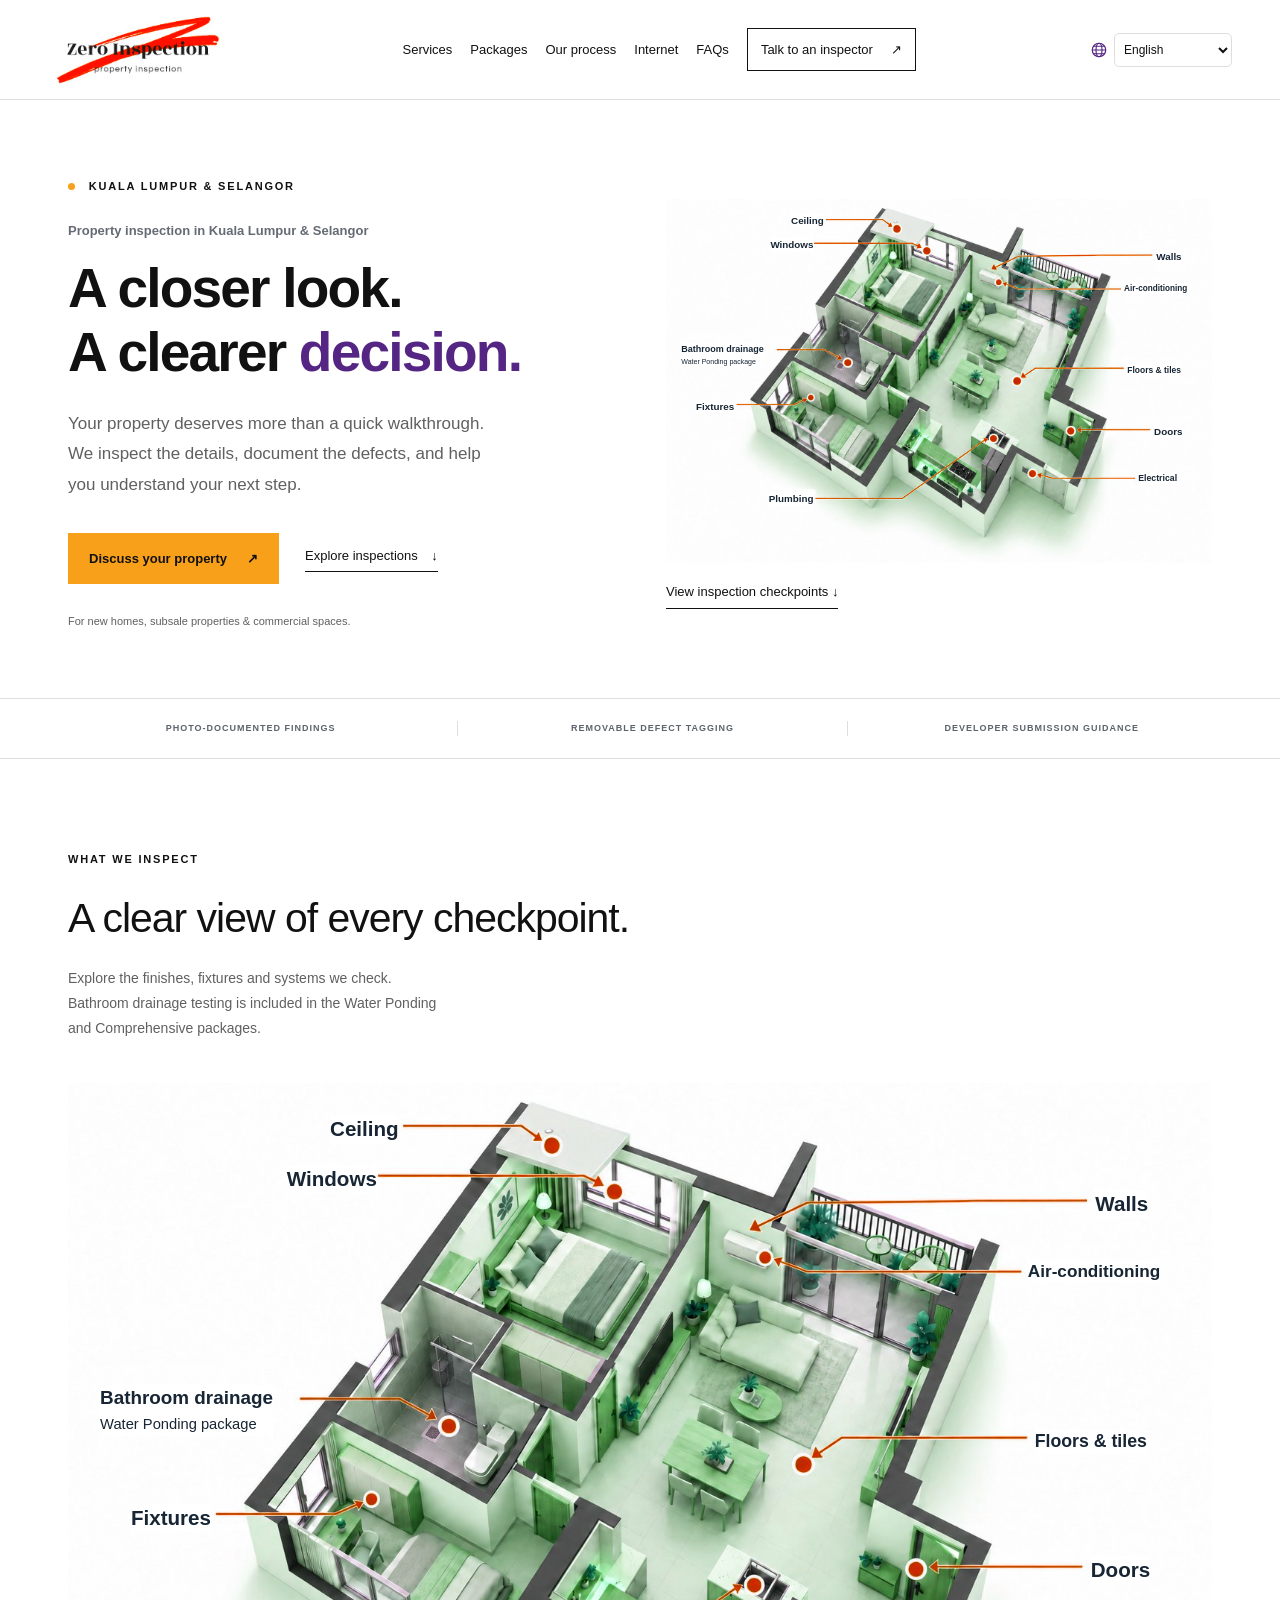
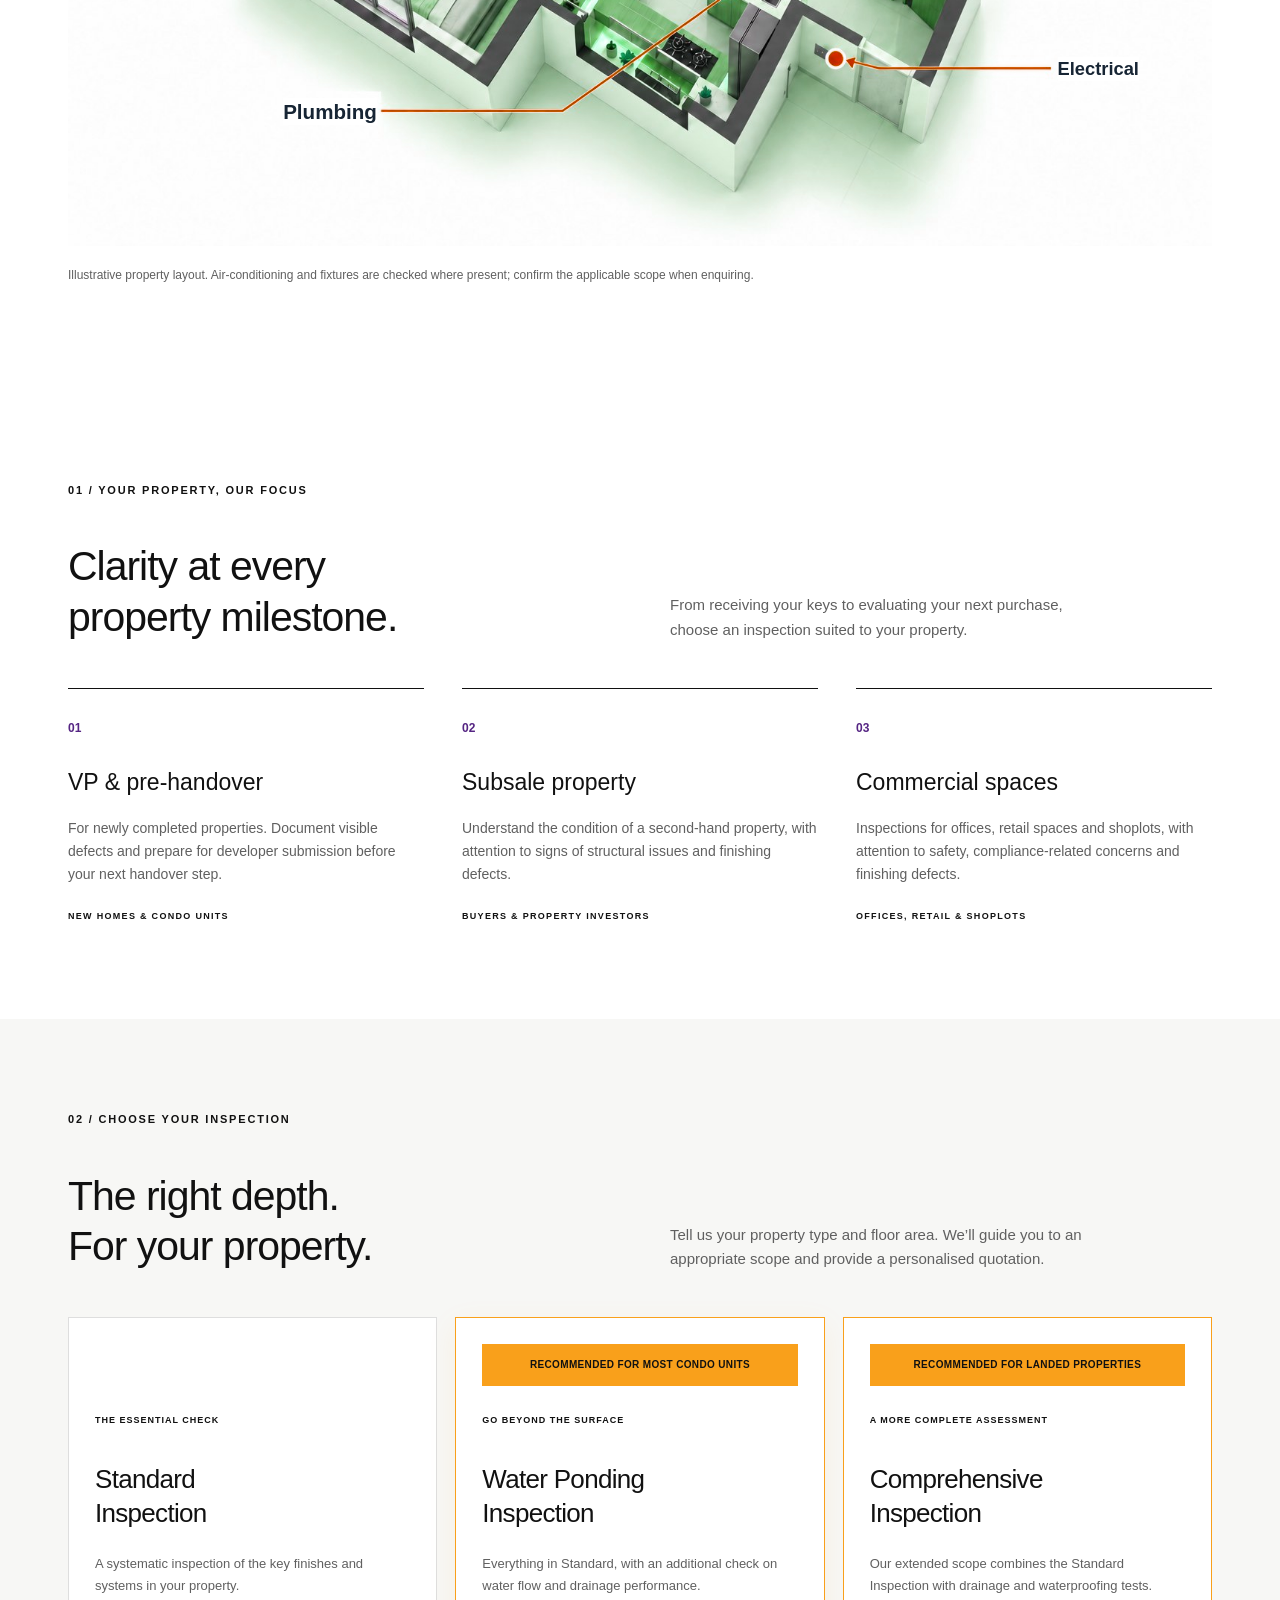
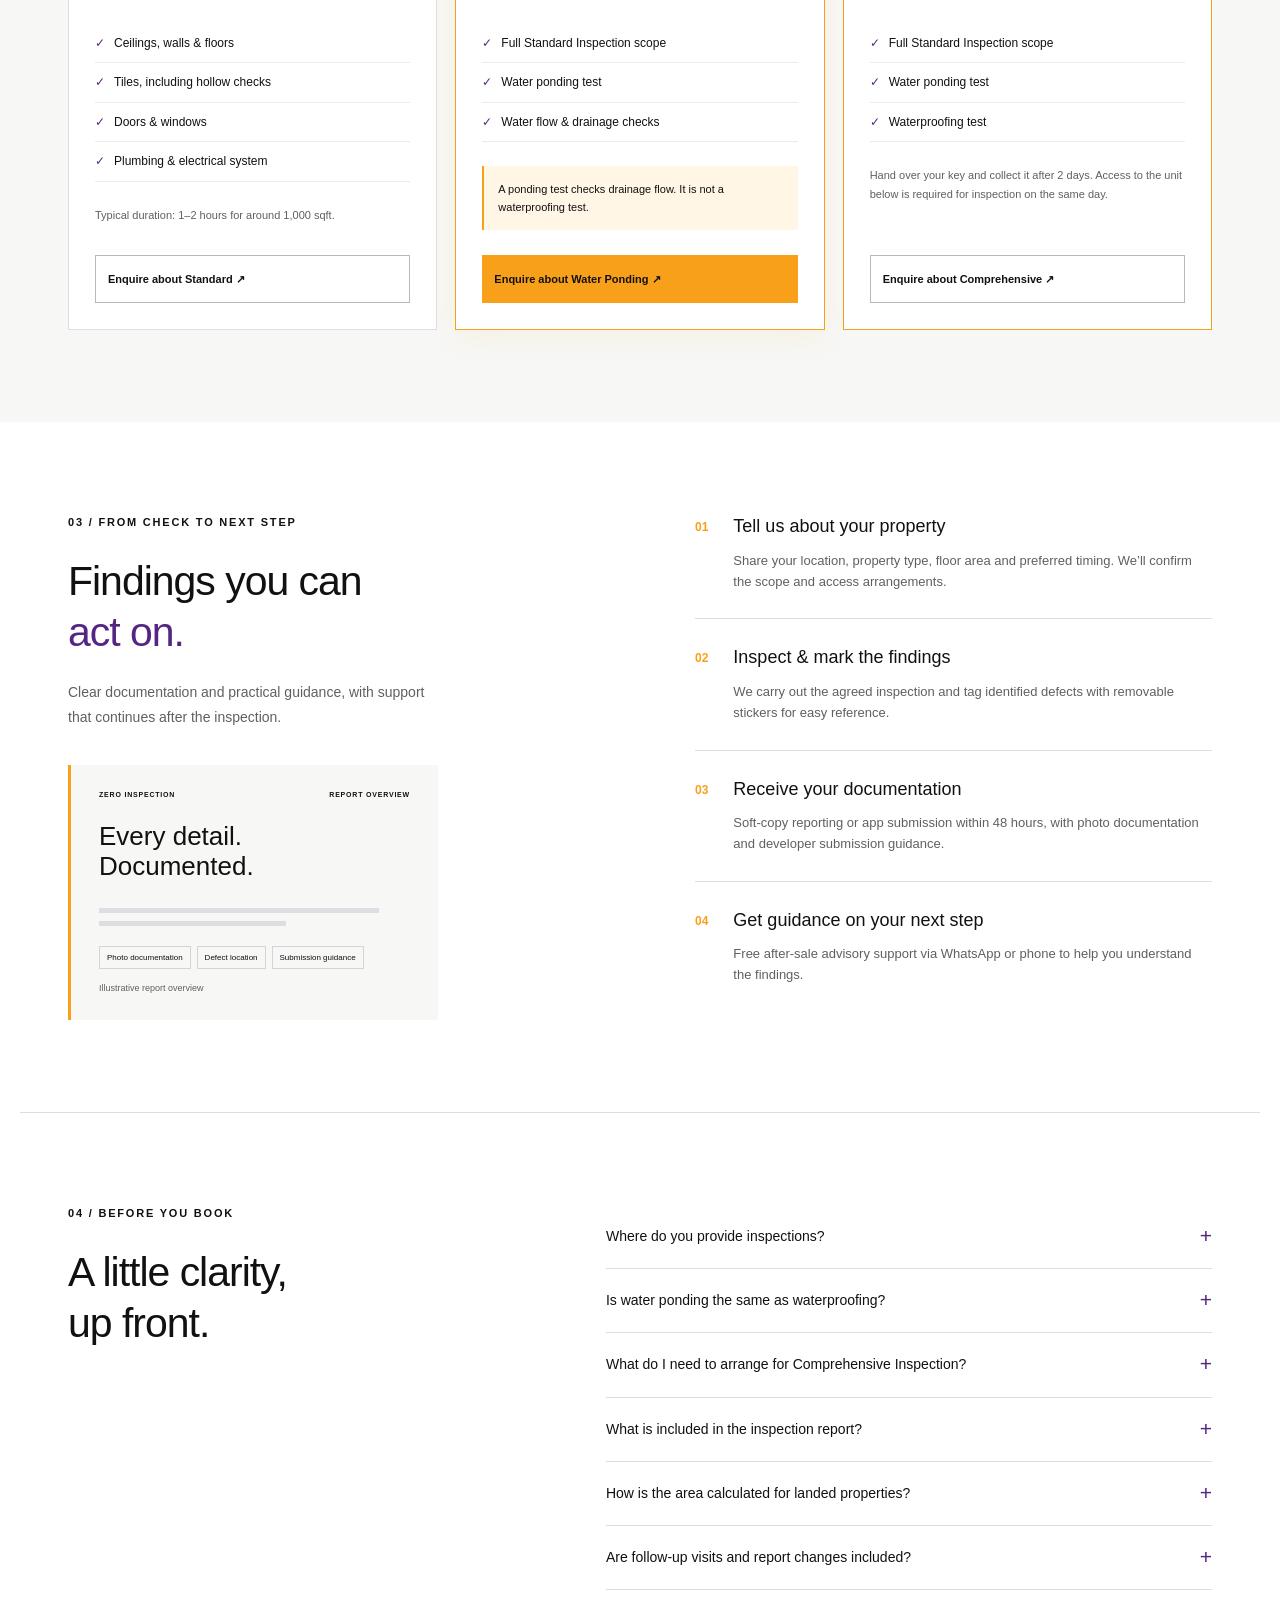
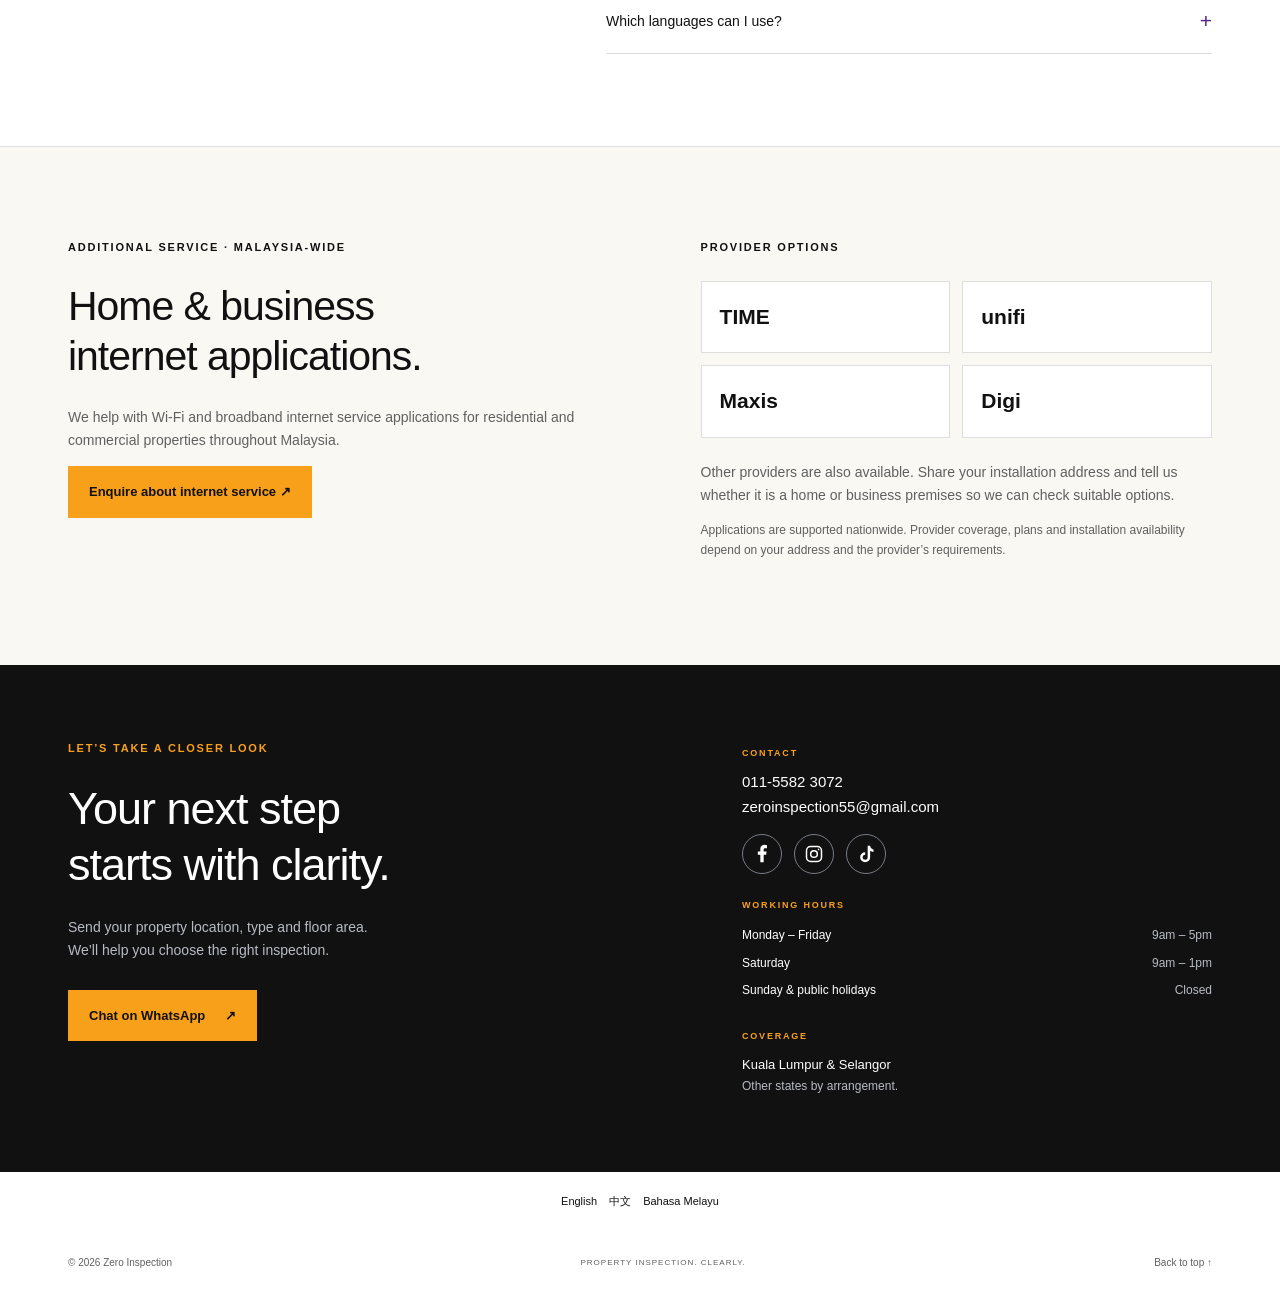
==== commit 020eb48e: "Apply white black and gold website theme with restrained purple accents" ====
--- a/index.html
+++ b/index.html
@@ -9,14 +9,15 @@
   <link rel="alternate" hreflang="zh-Hans" href="https://www.zero-inspection.com/zh/">
   <link rel="alternate" hreflang="ms" href="https://www.zero-inspection.com/ms/">
   <link rel="alternate" hreflang="x-default" href="https://www.zero-inspection.com/">
-  <meta name="theme-color" content="#171c24">
+  <meta name="theme-color" content="#111111">
   <meta property="og:title" content="Zero Inspection | Property Inspection KL & Selangor">
   <meta property="og:description" content="Property inspection in Kuala Lumpur & Selangor: VP, subsale and commercial checks. Plus home and business internet application assistance across Malaysia.">
   <meta property="og:type" content="website">
   <meta property="og:url" content="https://www.zero-inspection.com/">
-  <link rel="stylesheet" href="styles.css">
+  <link rel="stylesheet" href="styles.css?v=gold-20261014">
   <script type="application/ld+json">{"@context":"https://schema.org","@type":"ProfessionalService","name":"Zero Inspection","telephone":"+601155823072","email":"zeroinspection55@gmail.com","areaServed":["Kuala Lumpur","Selangor"],"openingHours":["Mo-Fr 09:00-17:00","Sa 09:00-13:00"],"hasOfferCatalog":{"@type":"OfferCatalog","name":"Zero Inspection services","itemListElement":[{"@type":"Offer","itemOffered":{"@type":"Service","name":"Property inspection","areaServed":["Kuala Lumpur","Selangor"]}},{"@type":"Offer","itemOffered":{"@type":"Service","name":"Residential and commercial internet application assistance","areaServed":"Malaysia"}}]},"sameAs":["https://www.facebook.com/zeroinspection","https://www.instagram.com/zeroinspection/","https://www.tiktok.com/@zeroinspection6"]}</script>
   <script id="page-schema" type="application/ld+json">{"@context":"https://schema.org","@type":"WebPage","name":"Zero Inspection | Property Inspection KL & Selangor","inLanguage":"en","url":"https://www.zero-inspection.com/","description":"Property inspection in Kuala Lumpur & Selangor: VP, subsale and commercial checks. Plus home and business internet application assistance across Malaysia."}</script>
+  <link rel="icon" type="image/png" sizes="64x64" href="assets/favicon.png?v=1">
 </head>
 <body>
   <a class="skip" href="#main">Skip to content</a>
--- a/styles.css
+++ b/styles.css
@@ -1,10 +1,10 @@
-:root{--ink:#171c24;--muted:#656b74;--accent:#c500d9;--line:#dedfe3;--paper:#f7f7f5}*{box-sizing:border-box}html{scroll-behavior:smooth;scroll-padding-top:100px}body{margin:0;font-family:Arial,Helvetica,sans-serif;color:var(--ink);background:white;font-size:16px;line-height:1.65}a{color:inherit;text-decoration:none}button{font:inherit}img{max-width:100%}.wrap{max-width:1240px;margin:auto;padding-left:48px;padding-right:48px}.header{max-width:1340px;margin:auto;padding:0 48px;height:104px;display:flex;align-items:center;justify-content:space-between;border-bottom:1px solid var(--line)}.brand{width:205px;height:90px;overflow:hidden;display:flex;align-items:center;justify-content:center}.brand img{width:205px;max-width:none;height:205px;object-fit:contain}.header nav{display:flex;align-items:center;gap:30px;font-size:14px}.nav-contact{border:1px solid var(--ink);padding:11px 18px;margin-left:12px}.nav-contact span{margin-left:14px}.menu{display:none}.skip{position:absolute;top:-80px;background:var(--ink);color:white;padding:12px;z-index:30}.skip:focus{top:0}.hero{display:grid;grid-template-columns:1.05fr 1fr;gap:60px;padding-top:78px;padding-bottom:68px;align-items:center}.eyebrow{font-size:11px;font-weight:700;letter-spacing:1.8px;margin:0 0 24px}.dot{display:inline-block;width:7px;height:7px;border-radius:50%;background:var(--accent);margin-right:9px}h1,h2,h3,p{margin-top:0}h1{font-size:clamp(44px,4.5vw,65px);line-height:1.07;letter-spacing:-3.1px;font-weight:600;margin-bottom:28px}em{font-style:normal;color:var(--accent)}.intro{font-size:17px;max-width:440px;color:var(--muted);line-height:1.8}.actions{display:flex;flex-wrap:wrap;align-items:center;gap:26px;margin-top:32px}.button{display:inline-flex;align-items:center;justify-content:space-between;gap:20px;padding:15px 21px;font-size:13px;font-weight:700;transition:background .2s,transform .2s}.button:hover{transform:translateY(-2px)}.primary{color:white;background:var(--accent)}.primary:hover{background:#9f00b0}.outline{border:1px solid #b7bac0}.outline:hover{background:#f1eef3}.text-link{font-size:13px;border-bottom:1px solid var(--ink);padding-bottom:5px}.text-link span{margin-left:10px}.hero-note{color:var(--muted);font-size:11px;margin:28px 0 0}.property-art{height:480px;position:relative;background:#edece8;overflow:hidden}.art-grid{position:absolute;inset:0;background-image:linear-gradient(#dad9d250 1px,transparent 1px),linear-gradient(90deg,#dad9d250 1px,transparent 1px);background-size:30px 30px}.property-art svg{position:absolute;width:100%;height:100%;top:10px;left:0}.art-label{position:absolute;top:24px;left:24px;font-size:9px;letter-spacing:1.3px;color:#62635f}.inspection-chip{position:absolute;background:white;box-shadow:0 5px 20px #0000000c;padding:12px 15px;font-size:11px;font-weight:600}.inspection-chip span{color:var(--accent);margin-right:12px}.chip-one{top:88px;left:18px}.chip-two{right:16px;bottom:73px}.art-footer{position:absolute;bottom:22px;left:24px;font-size:9px;letter-spacing:1px}.trust-strip{border-top:1px solid var(--line);border-bottom:1px solid var(--line)}.trust-inner{display:flex;justify-content:space-between;gap:20px;flex-wrap:wrap;padding-top:22px;padding-bottom:22px;font-size:9px;font-weight:700;letter-spacing:1px;color:#5d636c}.section{padding-top:92px;padding-bottom:92px}.section-heading{display:grid;grid-template-columns:1fr 1fr;column-gap:80px;margin-bottom:45px}.section-heading .eyebrow{grid-column:1/-1}h2{font-size:42px;line-height:1.15;letter-spacing:-1.7px;font-weight:500;margin-bottom:0}.section-heading>p:last-child{color:var(--muted);max-width:430px;align-self:end;margin-bottom:0;font-size:15px}.services-grid{display:grid;grid-template-columns:repeat(3,1fr);gap:38px}.services-grid article{border-top:1px solid var(--ink);padding-top:25px}.number{font-size:12px;color:var(--accent);font-weight:700}.services-grid h3{font-size:23px;font-weight:500;margin:24px 0 15px}.services-grid p{font-size:14px;color:var(--muted)}.service-caption{font-size:9px;letter-spacing:1.3px;font-weight:700}.package-section{background:var(--paper)}.packages{display:grid;grid-template-columns:repeat(3,1fr);gap:18px;align-items:stretch}.package{padding:32px 26px;background:white;border:1px solid var(--line);display:flex;flex-direction:column;position:relative}.package-kicker{font-size:9px;font-weight:700;letter-spacing:1px;margin:8px 0 25px}.package h3{font-size:27px;font-weight:500;line-height:1.2;letter-spacing:-.7px;margin-bottom:20px}.package>p:not(.package-kicker){font-size:13px;color:var(--muted)}.package ul{padding:0;list-style:none;margin:15px 0 24px;font-size:12px}.package li{padding:9px 0;border-bottom:1px solid #ececf0}.package li:before{content:'✓';color:var(--accent);margin-right:9px}.package .timing{font-size:11px!important;line-height:1.7}.package .button{margin-top:auto;font-size:11px;padding:13px 12px;gap:5px}.featured{border-color:var(--accent);box-shadow:0 8px 28px #c500d908}.recommendation{position:absolute;top:-12px;left:15px;right:15px;text-align:center;background:var(--accent);color:white;font-size:8px;letter-spacing:.65px;padding:5px;font-weight:bold}.scope-note{font-size:11px;padding:14px;background:#fbf0fd;margin-bottom:25px}.process{display:grid;grid-template-columns:1fr 1fr;gap:110px}.section-intro{font-size:14px;color:var(--muted);margin-top:22px;max-width:370px}.steps{list-style:none;padding:0;margin:0}.steps li{display:flex;gap:25px;padding:26px 0;border-top:1px solid var(--line)}.steps li:first-child{padding-top:0;border-top:0}.steps li>span{font-size:12px;color:var(--accent);font-weight:700;padding-top:4px}.steps h3{font-size:18px;font-weight:500;margin-bottom:10px}.steps p{font-size:13px;color:var(--muted);margin-bottom:0}.report-illustration{margin-top:35px;background:var(--paper);padding:24px 28px;border-left:3px solid var(--accent);max-width:370px}.report-top{display:flex;justify-content:space-between;font-size:7px;font-weight:700;letter-spacing:.8px;margin-bottom:22px}.report-illustration h3{font-size:26px;font-weight:500;line-height:1.15}.report-line{height:5px;background:#dddee2;width:90%;margin-bottom:8px}.report-line.short{width:60%}.report-tags{display:flex;flex-wrap:wrap;gap:6px;margin-top:20px}.report-tags span{font-size:8px;border:1px solid #d3d4d9;padding:4px 7px}.report-illustration>p{font-size:9px;color:var(--muted);margin:12px 0 0}.faq-section{border-top:1px solid var(--line);display:grid;grid-template-columns:.85fr 1.15fr;gap:90px}.faq-list details{border-bottom:1px solid var(--line)}.faq-list summary{font-size:14px;padding:20px 28px 20px 0;cursor:pointer;position:relative;list-style:none}.faq-list summary::-webkit-details-marker{display:none}.faq-list summary:after{content:'+';position:absolute;right:0;font-size:21px;color:var(--accent);top:14px}.faq-list details[open] summary:after{content:'−'}.faq-list details p{font-size:13px;color:var(--muted);margin-bottom:22px}.contact-section{background:var(--ink);color:white}.contact-inner{display:grid;grid-template-columns:1.2fr 1fr;gap:110px;padding-top:75px;padding-bottom:75px}.contact-inner h2{font-size:45px}.contact-inner>div>p:not(.eyebrow){font-size:14px;color:#b7bbc3;margin-top:23px;margin-bottom:28px}.contact-inner .eyebrow{color:#e59de9}.contact-details{display:flex;flex-direction:column;gap:24px;padding-top:6px}.contact-details .eyebrow{font-size:9px;margin-bottom:10px}.contact-details a{display:block;font-size:15px;overflow-wrap:anywhere}.contact-details dl{margin:0;font-size:12px}.contact-details dl div{display:flex;justify-content:space-between;gap:20px;max-width:310px;padding:4px 0}.contact-details dd{margin:0;color:#b7bbc3}.contact-details p{font-size:13px;margin-bottom:0}.contact-details p span{color:#b7bbc3;font-size:12px}.footer{display:flex;justify-content:space-between;align-items:center;padding-top:24px;padding-bottom:24px;font-size:10px;color:var(--muted);gap:20px}.footer>span:nth-child(2){letter-spacing:1px;font-size:8px}a:focus-visible,button:focus-visible,summary:focus-visible{outline:3px solid var(--accent);outline-offset:5px}
+:root{--ink:#111111;--muted:#656b74;--accent:#F9A01B;--line:#dedfe3;--paper:#f7f7f5}*{box-sizing:border-box}html{scroll-behavior:smooth;scroll-padding-top:100px}body{margin:0;font-family:Arial,Helvetica,sans-serif;color:var(--ink);background:white;font-size:16px;line-height:1.65}a{color:inherit;text-decoration:none}button{font:inherit}img{max-width:100%}.wrap{max-width:1240px;margin:auto;padding-left:48px;padding-right:48px}.header{max-width:1340px;margin:auto;padding:0 48px;height:104px;display:flex;align-items:center;justify-content:space-between;border-bottom:1px solid var(--line)}.brand{width:205px;height:90px;overflow:hidden;display:flex;align-items:center;justify-content:center}.brand img{width:205px;max-width:none;height:205px;object-fit:contain}.header nav{display:flex;align-items:center;gap:30px;font-size:14px}.nav-contact{border:1px solid var(--ink);padding:11px 18px;margin-left:12px}.nav-contact span{margin-left:14px}.menu{display:none}.skip{position:absolute;top:-80px;background:var(--ink);color:white;padding:12px;z-index:30}.skip:focus{top:0}.hero{display:grid;grid-template-columns:1.05fr 1fr;gap:60px;padding-top:78px;padding-bottom:68px;align-items:center}.eyebrow{font-size:11px;font-weight:700;letter-spacing:1.8px;margin:0 0 24px}.dot{display:inline-block;width:7px;height:7px;border-radius:50%;background:var(--accent);margin-right:9px}h1,h2,h3,p{margin-top:0}h1{font-size:clamp(44px,4.5vw,65px);line-height:1.07;letter-spacing:-3.1px;font-weight:600;margin-bottom:28px}em{font-style:normal;color:var(--accent)}.intro{font-size:17px;max-width:440px;color:var(--muted);line-height:1.8}.actions{display:flex;flex-wrap:wrap;align-items:center;gap:26px;margin-top:32px}.button{display:inline-flex;align-items:center;justify-content:space-between;gap:20px;padding:15px 21px;font-size:13px;font-weight:700;transition:background .2s,transform .2s}.button:hover{transform:translateY(-2px)}.primary{color:white;background:var(--accent)}.primary:hover{background:#552583}.outline{border:1px solid #b7bac0}.outline:hover{background:#f1eef3}.text-link{font-size:13px;border-bottom:1px solid var(--ink);padding-bottom:5px}.text-link span{margin-left:10px}.hero-note{color:var(--muted);font-size:11px;margin:28px 0 0}.property-art{height:480px;position:relative;background:#edece8;overflow:hidden}.art-grid{position:absolute;inset:0;background-image:linear-gradient(#dad9d250 1px,transparent 1px),linear-gradient(90deg,#dad9d250 1px,transparent 1px);background-size:30px 30px}.property-art svg{position:absolute;width:100%;height:100%;top:10px;left:0}.art-label{position:absolute;top:24px;left:24px;font-size:9px;letter-spacing:1.3px;color:#62635f}.inspection-chip{position:absolute;background:white;box-shadow:0 5px 20px #0000000c;padding:12px 15px;font-size:11px;font-weight:600}.inspection-chip span{color:var(--accent);margin-right:12px}.chip-one{top:88px;left:18px}.chip-two{right:16px;bottom:73px}.art-footer{position:absolute;bottom:22px;left:24px;font-size:9px;letter-spacing:1px}.trust-strip{border-top:1px solid var(--line);border-bottom:1px solid var(--line)}.trust-inner{display:flex;justify-content:space-between;gap:20px;flex-wrap:wrap;padding-top:22px;padding-bottom:22px;font-size:9px;font-weight:700;letter-spacing:1px;color:#5d636c}.section{padding-top:92px;padding-bottom:92px}.section-heading{display:grid;grid-template-columns:1fr 1fr;column-gap:80px;margin-bottom:45px}.section-heading .eyebrow{grid-column:1/-1}h2{font-size:42px;line-height:1.15;letter-spacing:-1.7px;font-weight:500;margin-bottom:0}.section-heading>p:last-child{color:var(--muted);max-width:430px;align-self:end;margin-bottom:0;font-size:15px}.services-grid{display:grid;grid-template-columns:repeat(3,1fr);gap:38px}.services-grid article{border-top:1px solid var(--ink);padding-top:25px}.number{font-size:12px;color:var(--accent);font-weight:700}.services-grid h3{font-size:23px;font-weight:500;margin:24px 0 15px}.services-grid p{font-size:14px;color:var(--muted)}.service-caption{font-size:9px;letter-spacing:1.3px;font-weight:700}.package-section{background:var(--paper)}.packages{display:grid;grid-template-columns:repeat(3,1fr);gap:18px;align-items:stretch}.package{padding:32px 26px;background:white;border:1px solid var(--line);display:flex;flex-direction:column;position:relative}.package-kicker{font-size:9px;font-weight:700;letter-spacing:1px;margin:8px 0 25px}.package h3{font-size:27px;font-weight:500;line-height:1.2;letter-spacing:-.7px;margin-bottom:20px}.package>p:not(.package-kicker){font-size:13px;color:var(--muted)}.package ul{padding:0;list-style:none;margin:15px 0 24px;font-size:12px}.package li{padding:9px 0;border-bottom:1px solid #ececf0}.package li:before{content:'✓';color:var(--accent);margin-right:9px}.package .timing{font-size:11px!important;line-height:1.7}.package .button{margin-top:auto;font-size:11px;padding:13px 12px;gap:5px}.featured{border-color:var(--accent);box-shadow:0 8px 28px #f9a01b14}.recommendation{position:absolute;top:-12px;left:15px;right:15px;text-align:center;background:var(--accent);color:white;font-size:8px;letter-spacing:.65px;padding:5px;font-weight:bold}.scope-note{font-size:11px;padding:14px;background:#fff6e6;margin-bottom:25px}.process{display:grid;grid-template-columns:1fr 1fr;gap:110px}.section-intro{font-size:14px;color:var(--muted);margin-top:22px;max-width:370px}.steps{list-style:none;padding:0;margin:0}.steps li{display:flex;gap:25px;padding:26px 0;border-top:1px solid var(--line)}.steps li:first-child{padding-top:0;border-top:0}.steps li>span{font-size:12px;color:var(--accent);font-weight:700;padding-top:4px}.steps h3{font-size:18px;font-weight:500;margin-bottom:10px}.steps p{font-size:13px;color:var(--muted);margin-bottom:0}.report-illustration{margin-top:35px;background:var(--paper);padding:24px 28px;border-left:3px solid var(--accent);max-width:370px}.report-top{display:flex;justify-content:space-between;font-size:7px;font-weight:700;letter-spacing:.8px;margin-bottom:22px}.report-illustration h3{font-size:26px;font-weight:500;line-height:1.15}.report-line{height:5px;background:#dddee2;width:90%;margin-bottom:8px}.report-line.short{width:60%}.report-tags{display:flex;flex-wrap:wrap;gap:6px;margin-top:20px}.report-tags span{font-size:8px;border:1px solid #d3d4d9;padding:4px 7px}.report-illustration>p{font-size:9px;color:var(--muted);margin:12px 0 0}.faq-section{border-top:1px solid var(--line);display:grid;grid-template-columns:.85fr 1.15fr;gap:90px}.faq-list details{border-bottom:1px solid var(--line)}.faq-list summary{font-size:14px;padding:20px 28px 20px 0;cursor:pointer;position:relative;list-style:none}.faq-list summary::-webkit-details-marker{display:none}.faq-list summary:after{content:'+';position:absolute;right:0;font-size:21px;color:var(--accent);top:14px}.faq-list details[open] summary:after{content:'−'}.faq-list details p{font-size:13px;color:var(--muted);margin-bottom:22px}.contact-section{background:var(--ink);color:white}.contact-inner{display:grid;grid-template-columns:1.2fr 1fr;gap:110px;padding-top:75px;padding-bottom:75px}.contact-inner h2{font-size:45px}.contact-inner>div>p:not(.eyebrow){font-size:14px;color:#b7bbc3;margin-top:23px;margin-bottom:28px}.contact-inner .eyebrow{color:#F9A01B}.contact-details{display:flex;flex-direction:column;gap:24px;padding-top:6px}.contact-details .eyebrow{font-size:9px;margin-bottom:10px}.contact-details a{display:block;font-size:15px;overflow-wrap:anywhere}.contact-details dl{margin:0;font-size:12px}.contact-details dl div{display:flex;justify-content:space-between;gap:20px;max-width:310px;padding:4px 0}.contact-details dd{margin:0;color:#b7bbc3}.contact-details p{font-size:13px;margin-bottom:0}.contact-details p span{color:#b7bbc3;font-size:12px}.footer{display:flex;justify-content:space-between;align-items:center;padding-top:24px;padding-bottom:24px;font-size:10px;color:var(--muted);gap:20px}.footer>span:nth-child(2){letter-spacing:1px;font-size:8px}a:focus-visible,button:focus-visible,summary:focus-visible{outline:3px solid var(--accent);outline-offset:5px}
 @media(min-width:1500px){.hero{gap:75px}}@media(max-width:1000px){.wrap{padding-left:30px;padding-right:30px}.header{padding:0 30px}.header nav{gap:17px;font-size:12px}.nav-contact{margin-left:0;padding:9px 12px}.hero{gap:25px}.property-art{height:400px}h1{font-size:49px}.section-heading{gap:35px}.process,.faq-section,.contact-inner{gap:50px}.packages{gap:12px}.package{padding:27px 18px}.package h3{font-size:24px}.recommendation{font-size:7px;left:5px;right:5px}.actions{gap:18px}.hero .button{font-size:12px;padding:13px 15px}}@media(max-width:720px){html{scroll-padding-top:20px}.wrap{padding-left:23px;padding-right:23px}.header{height:85px;padding:0 23px;position:relative}.brand{width:165px;height:80px}.brand img{width:165px;height:165px}.menu{display:block;border:1px solid var(--line);background:white;font-size:12px;padding:8px 12px}.menu span{margin-left:6px}.header nav{display:none;position:absolute;top:84px;left:0;right:0;background:white;padding:20px 23px;z-index:10;box-shadow:0 8px 12px #00000010;flex-direction:column;align-items:stretch;font-size:14px}.header nav.open{display:flex}.hero{grid-template-columns:1fr;padding-top:45px;padding-bottom:35px;gap:35px}h1{font-size:49px;letter-spacing:-2.5px}.intro{font-size:15px}.hero-note{font-size:10px;margin-top:20px}.eyebrow{font-size:9px;letter-spacing:1.4px;margin-bottom:20px}.property-art{height:365px;max-width:470px;width:100%;margin:auto}.art-label{font-size:8px}.chip-one{top:63px}.chip-two{bottom:58px}.art-footer{font-size:8px}.trust-inner{display:grid;grid-template-columns:1fr 1fr;font-size:8px;gap:15px}.section{padding-top:55px;padding-bottom:55px}.section-heading{display:block;margin-bottom:30px}h2{font-size:35px}.section-heading>p:last-child{margin-top:22px;font-size:14px}.services-grid{grid-template-columns:1fr;gap:30px}.services-grid article{padding-top:18px}.services-grid h3{margin:15px 0 10px}.packages{grid-template-columns:1fr;gap:30px}.package{padding:30px}.package h3{font-size:28px}.recommendation{font-size:8px;left:16px;right:16px}.package .button{font-size:12px;margin-top:12px}.package ul{margin-bottom:15px}.process,.faq-section,.contact-inner{grid-template-columns:1fr;gap:35px}.report-illustration{max-width:none}.steps li:first-child{padding-top:22px;border-top:1px solid var(--line)}.contact-inner{padding-top:55px;padding-bottom:50px}.contact-inner h2{font-size:37px}.contact-details{gap:28px}.contact-details dl div{max-width:none}.footer{flex-wrap:wrap;font-size:9px}.footer>span:nth-child(2){display:none}.contact-details a{font-size:14px}}@media(prefers-reduced-motion:reduce){html{scroll-behavior:auto}.button{transition:none}}
 /* Language selection stays separate from the deliverables strip. */
-.header{gap:18px}.header nav{gap:20px}.language-switcher{display:flex;gap:3px;flex-shrink:0}.language-switcher button{border:0;background:transparent;color:#656b74;font-size:11px;padding:7px;cursor:pointer}.language-switcher button[aria-pressed="true"]{background:#fbf0fd;color:#9f00b0;font-weight:bold}.trust-inner{display:grid;grid-template-columns:repeat(3,1fr);gap:24px;text-align:center}.trust-inner span+span{border-left:1px solid var(--line);padding-left:24px}html[lang="zh-Hans"] h1{letter-spacing:-1px}html[lang="ms"] h1{font-size:clamp(38px,4vw,57px)}html[lang="ms"] .recommendation{font-size:7px;letter-spacing:0}html[lang="ms"] .package h3{font-size:25px}
+.header{gap:18px}.header nav{gap:20px}.language-switcher{display:flex;gap:3px;flex-shrink:0}.language-switcher button{border:0;background:transparent;color:#656b74;font-size:11px;padding:7px;cursor:pointer}.language-switcher button[aria-pressed="true"]{background:#fff6e6;color:#552583;font-weight:bold}.trust-inner{display:grid;grid-template-columns:repeat(3,1fr);gap:24px;text-align:center}.trust-inner span+span{border-left:1px solid var(--line);padding-left:24px}html[lang="zh-Hans"] h1{letter-spacing:-1px}html[lang="ms"] h1{font-size:clamp(38px,4vw,57px)}html[lang="ms"] .recommendation{font-size:7px;letter-spacing:0}html[lang="ms"] .package h3{font-size:25px}
 @media(max-width:1100px) and (min-width:721px){.header{padding:0 24px;gap:10px}.header nav{gap:12px}.brand{width:155px}.brand img{width:165px;height:165px}.nav-contact{padding:8px;font-size:11px}.language-switcher button{padding:6px 4px;font-size:10px}}
 @media(max-width:720px){.header{gap:10px}.brand{margin-right:auto;width:140px}.brand img{width:155px;height:155px}.language-switcher{order:1}.menu{order:2;padding:7px 9px}.language-switcher button{font-size:10px;padding:6px 4px}.trust-inner{grid-template-columns:1fr;text-align:left;gap:0}.trust-inner span{padding:11px 0}.trust-inner span+span{border-left:0;border-top:1px solid var(--line);padding-left:0}html[lang="ms"] h1{font-size:43px}html[lang="zh-Hans"] h1{font-size:43px}.recommendation{white-space:normal}}
-.inspection-figure{position:relative;margin:28px 0 0;container-type:inline-size}.inspection-figure img{display:block;width:100%;height:auto}.diagram-label{position:absolute;font-size:1.8cqw;font-weight:700;line-height:1.2;color:#172534;background:white}.diagram-label small{font-size:.78em;font-weight:400}.ceiling{top:4.2%;right:71.1%}.windows{top:10.8%;right:73%}.walls{top:14%;left:89.8%}.aircond{top:23.2%;left:83.9%;font-size:1.55cqw}.drainage{top:39.6%;left:2.8%;max-width:17.4%;font-size:1.65cqw}.fixtures{top:55.2%;right:87.5%}.floors{top:45.5%;left:84.5%;font-size:1.65cqw}.doors{top:62%;left:89.4%}.electrical{top:75.2%;left:86.5%}.plumbing{top:80.6%;right:73%}.hero-diagram{min-width:0}.hero-diagram .inspection-figure{margin:0}.hero-diagram .text-link{display:inline-block;margin-top:18px}.hero-service{font-size:13px;font-weight:600;margin-bottom:16px;color:#656b74}.diagram-caption{font-size:12px;color:var(--muted);margin-top:20px}.internet-section{background:#f7f2f8;border-top:1px solid var(--line)}.internet-inner{display:grid;grid-template-columns:1.1fr 1fr;gap:70px}.internet-inner h2{margin-bottom:24px}.internet-inner p:not(.eyebrow){font-size:14px;color:var(--muted)}.provider-list{display:grid;grid-template-columns:1fr 1fr;gap:12px;margin-bottom:23px}.provider-list span{background:white;border:1px solid var(--line);padding:18px;font-size:21px;font-weight:700}.internet-note{font-size:12px!important}.social-links{display:flex;flex-wrap:wrap;gap:12px;margin-top:14px}.social-links a{font-size:12px;border-bottom:1px solid #777d87;padding-bottom:4px}.locale-links{display:flex;gap:12px;font-size:11px;margin-top:18px}.header nav{gap:14px}.hero .inspection-figure{max-width:100%}
+.inspection-figure{position:relative;margin:28px 0 0;container-type:inline-size}.inspection-figure img{display:block;width:100%;height:auto}.diagram-label{position:absolute;font-size:1.8cqw;font-weight:700;line-height:1.2;color:#172534;background:white}.diagram-label small{font-size:.78em;font-weight:400}.ceiling{top:4.2%;right:71.1%}.windows{top:10.8%;right:73%}.walls{top:14%;left:89.8%}.aircond{top:23.2%;left:83.9%;font-size:1.55cqw}.drainage{top:39.6%;left:2.8%;max-width:17.4%;font-size:1.65cqw}.fixtures{top:55.2%;right:87.5%}.floors{top:45.5%;left:84.5%;font-size:1.65cqw}.doors{top:62%;left:89.4%}.electrical{top:75.2%;left:86.5%}.plumbing{top:80.6%;right:73%}.hero-diagram{min-width:0}.hero-diagram .inspection-figure{margin:0}.hero-diagram .text-link{display:inline-block;margin-top:18px}.hero-service{font-size:13px;font-weight:600;margin-bottom:16px;color:#656b74}.diagram-caption{font-size:12px;color:var(--muted);margin-top:20px}.internet-section{background:#faf8f3;border-top:1px solid var(--line)}.internet-inner{display:grid;grid-template-columns:1.1fr 1fr;gap:70px}.internet-inner h2{margin-bottom:24px}.internet-inner p:not(.eyebrow){font-size:14px;color:var(--muted)}.provider-list{display:grid;grid-template-columns:1fr 1fr;gap:12px;margin-bottom:23px}.provider-list span{background:white;border:1px solid var(--line);padding:18px;font-size:21px;font-weight:700}.internet-note{font-size:12px!important}.social-links{display:flex;flex-wrap:wrap;gap:12px;margin-top:14px}.social-links a{font-size:12px;border-bottom:1px solid #777d87;padding-bottom:4px}.locale-links{display:flex;gap:12px;font-size:11px;margin-top:18px}.header nav{gap:14px}.hero .inspection-figure{max-width:100%}
 @media(max-width:720px){.internet-inner{grid-template-columns:1fr;gap:28px}.hero-diagram .diagram-label{font-size:1.8cqw}#inspection-scope .inspection-figure{margin-left:-12px;margin-right:-12px}.diagram-caption{line-height:1.7}.header{padding-left:15px;padding-right:15px}.hero-service{font-size:12px}}
 /* Centered compact language dropdown. */
 .header{display:grid;grid-template-columns:1fr auto 1fr;height:auto;min-height:104px;row-gap:0}.brand{grid-column:1;grid-row:1;justify-self:start}.language-switcher{grid-column:2;grid-row:1;justify-self:center;align-items:center;gap:5px;order:initial}.language-switcher>svg{width:18px;height:18px;color:var(--accent)}.language-switcher select{max-width:120px;border:1px solid var(--line);border-radius:5px;background:white;font:inherit;font-size:12px;padding:7px 5px;color:var(--ink);cursor:pointer}.header nav{grid-column:1/-1;grid-row:2;justify-content:center;padding-bottom:15px;gap:24px}.landed-recommended{border-color:var(--accent)}.social-links a{display:inline-flex;align-items:center;justify-content:center;width:40px;height:40px;border:1px solid #777d87;border-radius:50%;padding:9px;transition:background .2s}.social-links a:hover{background:#343a44}.social-links svg{width:20px;height:20px;display:block}.language-switcher select:focus-visible{outline:3px solid var(--accent);outline-offset:3px}
@@ -17,3 +17,10 @@
 /* Mobile inspection details and comfortable touch targets. */
 .diagram-scroll{max-width:100%;overflow-x:auto;-webkit-overflow-scrolling:touch}.diagram-scroll:focus-visible{outline:3px solid var(--accent);outline-offset:3px}.mobile-diagram-hint{display:none}
 @media(max-width:720px){.menu{min-height:44px;min-width:58px}.language-switcher select{min-height:44px}.social-links a{width:44px;height:44px}.header nav a{min-height:44px;display:flex;align-items:center}.hero-diagram .diagram-label{display:none}.hero-diagram .text-link{min-height:44px;display:inline-flex;align-items:center}.diagram-scroll .inspection-figure{width:800px;min-width:800px;margin:12px 0!important}.mobile-diagram-hint{display:block;font-size:13px;color:var(--muted);margin:18px 0 0}.diagram-scroll .diagram-label{font-size:14px}.diagram-scroll .aircond,.diagram-scroll .floors,.diagram-scroll .electrical{font-size:13px}.diagram-scroll .drainage{font-size:13px}.faq-list summary{min-height:48px}.provider-list span{padding:15px}.contact-details a[href^="https://wa.me"]{padding:9px 0;min-height:44px}}
+/* Use the compact header before desktop links become crowded. */
+@media(max-width:1230px){.header{position:relative;flex-wrap:nowrap;min-height:84px;gap:12px;padding:0 24px}.header .brand{order:0;flex:0 1 160px;margin-right:auto}.language-switcher{order:1;margin-left:0}.menu{display:block;order:2;min-width:64px;min-height:44px;border:1px solid var(--line);background:white;padding:7px 11px;font-size:12px}.header nav{display:none;order:initial;position:absolute;top:100%;left:0;right:0;flex:none;flex-basis:auto;flex-direction:column;align-items:stretch;gap:10px;padding:18px 24px;background:white;box-shadow:0 8px 16px #00000010;z-index:20}.header nav.open{display:flex}.header nav a{display:flex;align-items:center;min-height:44px}.header .nav-contact{margin:0;align-self:flex-start}.language-switcher select{min-height:44px}}
+@media(max-width:720px){.header{padding:0 16px;gap:10px}.header .brand{flex-basis:125px}.menu{min-width:58px;padding:7px 8px;font-size:11px}}
+@media(max-width:360px){.header{padding:0 10px;gap:6px}.header .brand{flex-basis:100px}}
+
+/* White, black and gold theme, with restrained purple accents. */
+:root{--ink:#111111;--accent:#F9A01B;--muted:#606060;--paper:#f7f7f5;--line:#dedede}.primary{background:#F9A01B;color:#111111}.primary:hover{background:#e68f0b;color:#111111}.recommendation{background:#F9A01B;color:#111111}.number,em{color:#552583}.language-switcher>svg{color:#552583}.scope-note{background:#fff6e6;border-left:2px solid #F9A01B}.contact-section{background:#111111}.contact-inner .eyebrow{color:#F9A01B}.internet-section{background:#faf8f3}.package li:before{color:#552583}.faq-list summary:after{color:#552583}.inspection-figure img{filter:hue-rotate(82deg)}.brand img{filter:hue-rotate(82deg)}.social-links a:hover{background:#252525}.outline:hover{background:#fff6e6}.text-link{border-bottom-color:#111111}
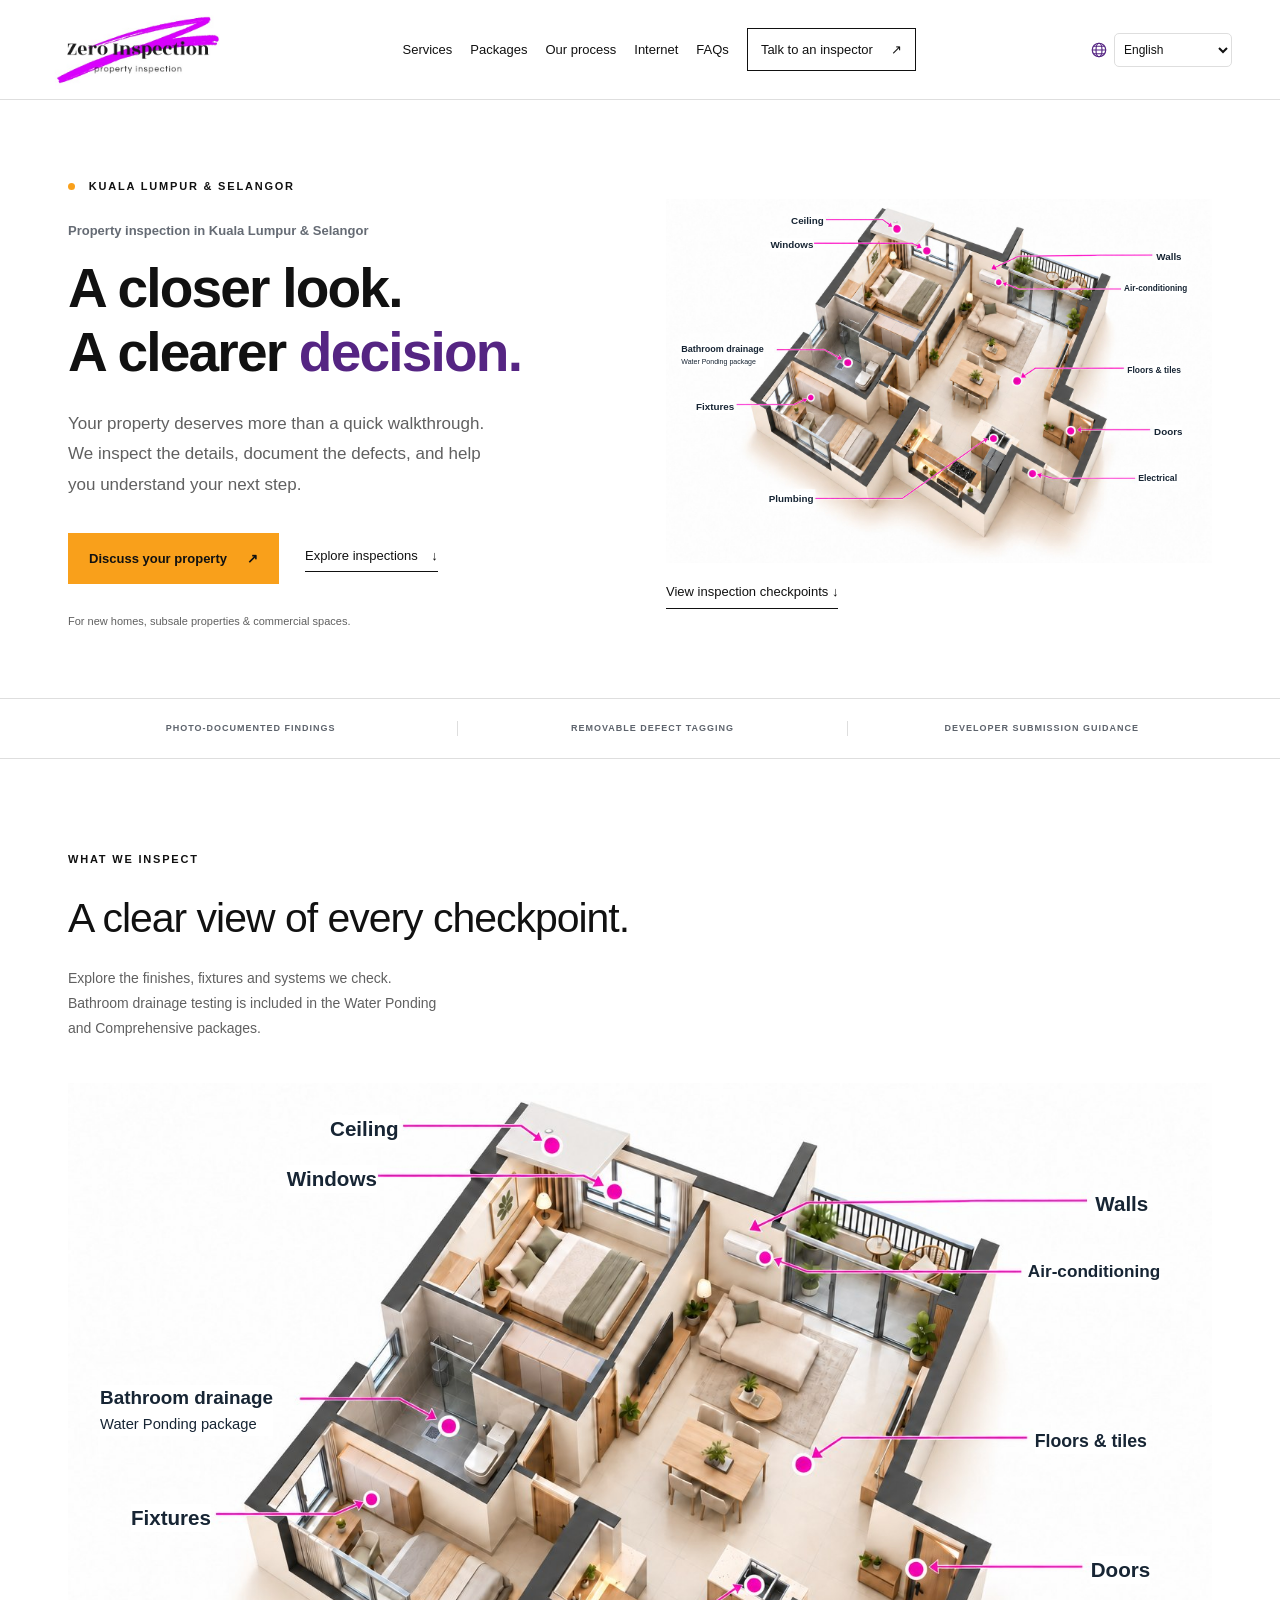
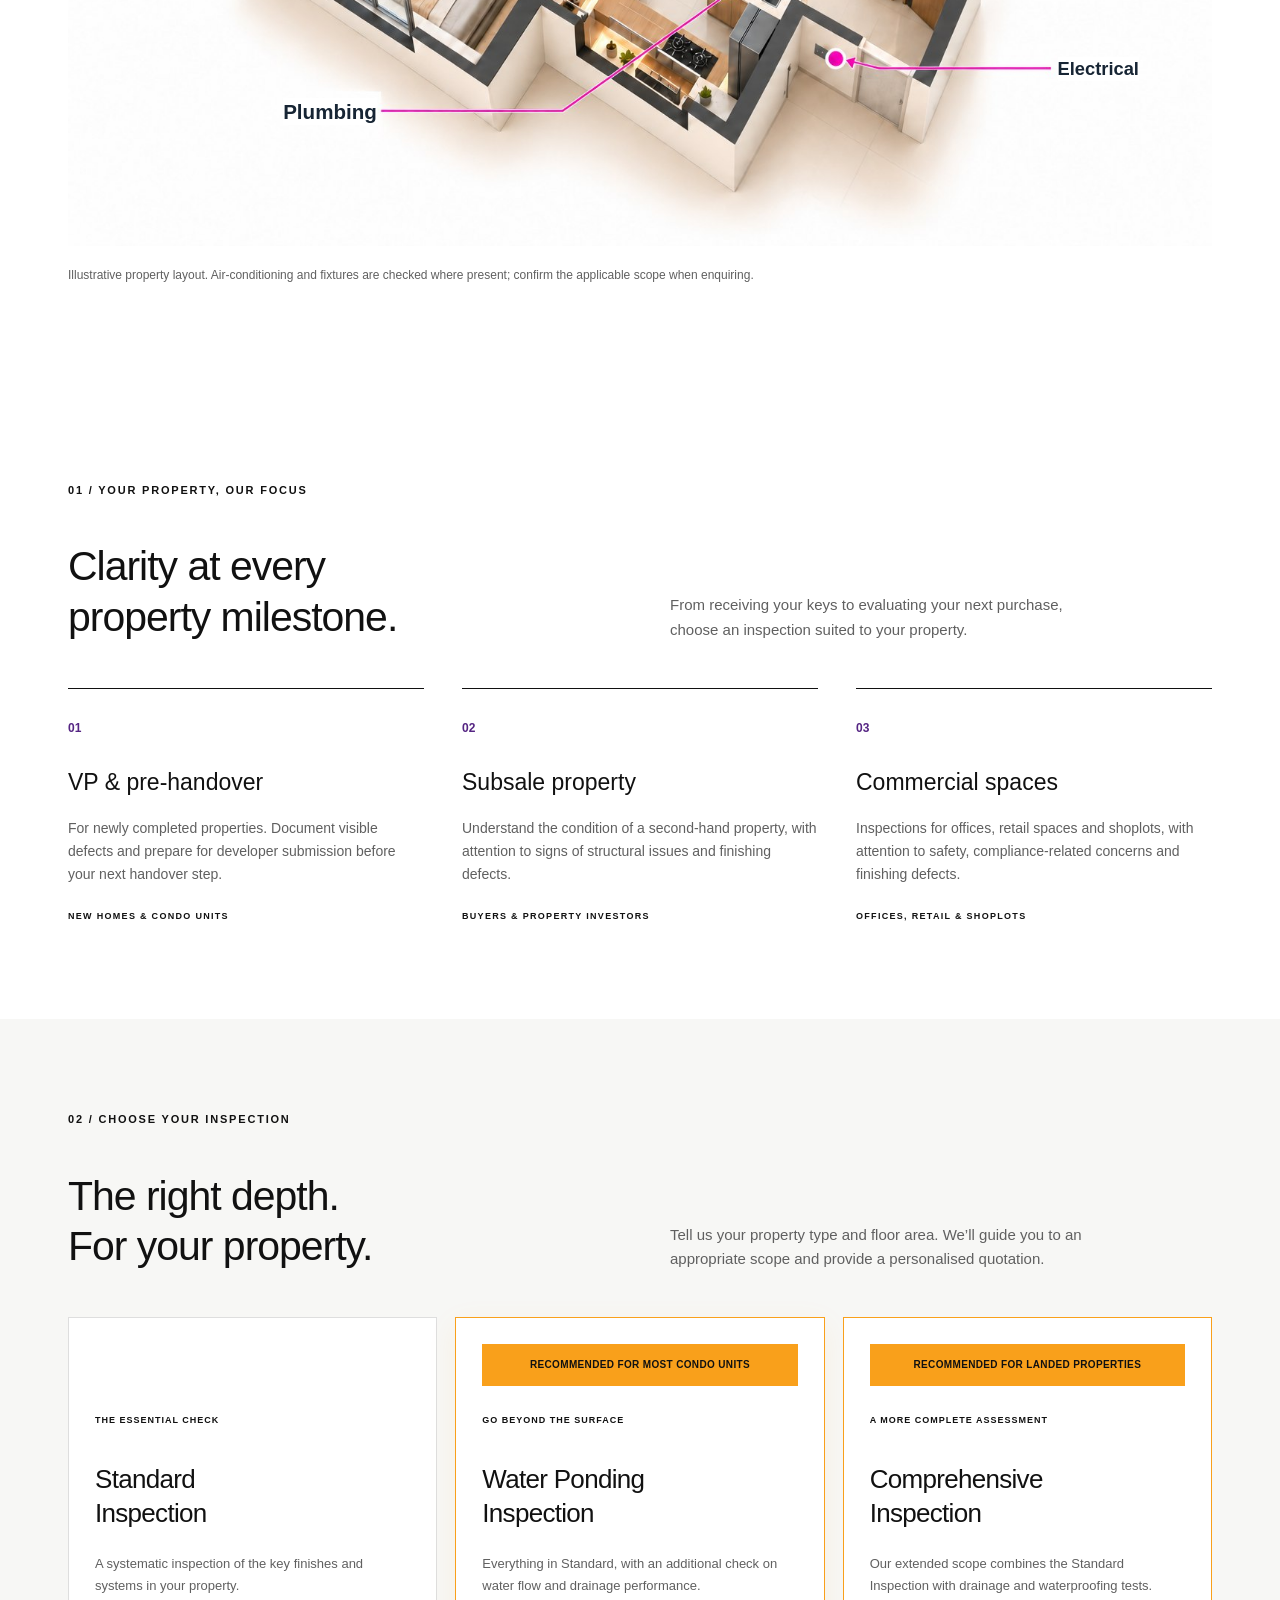
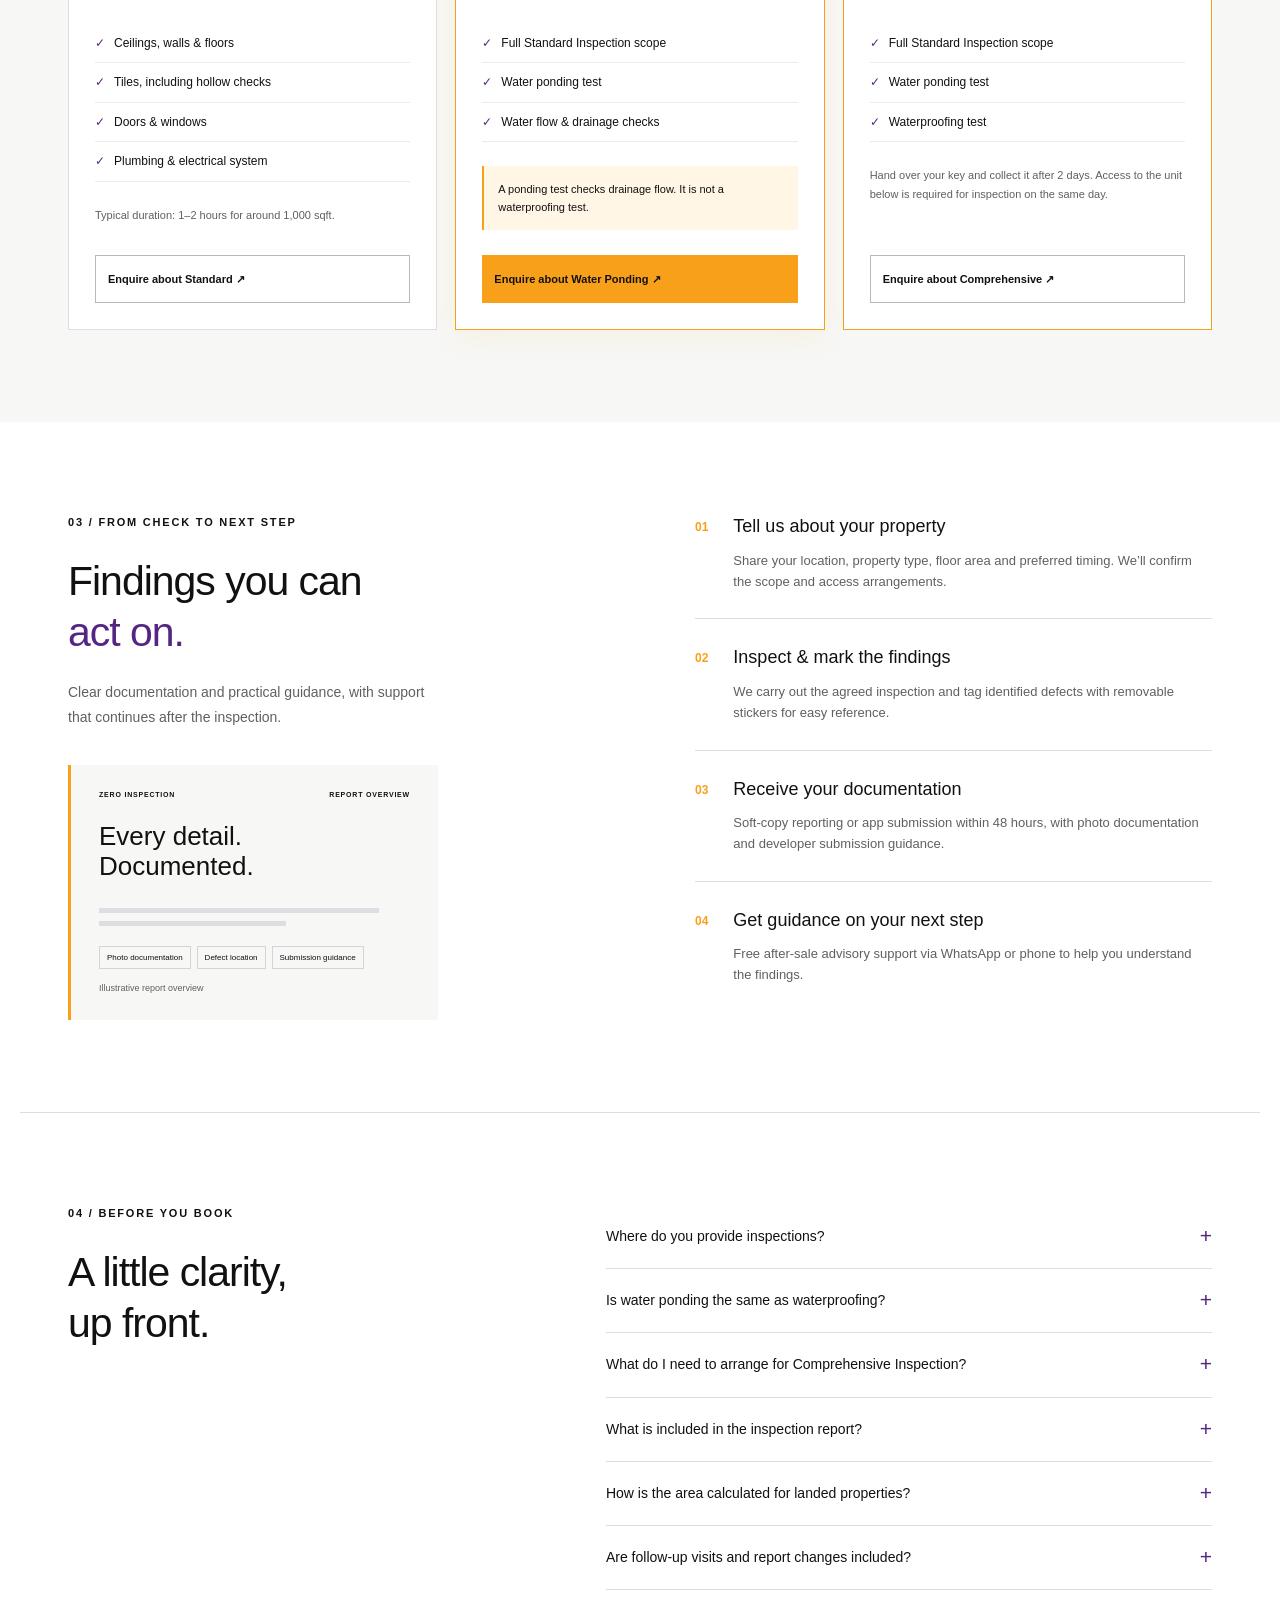
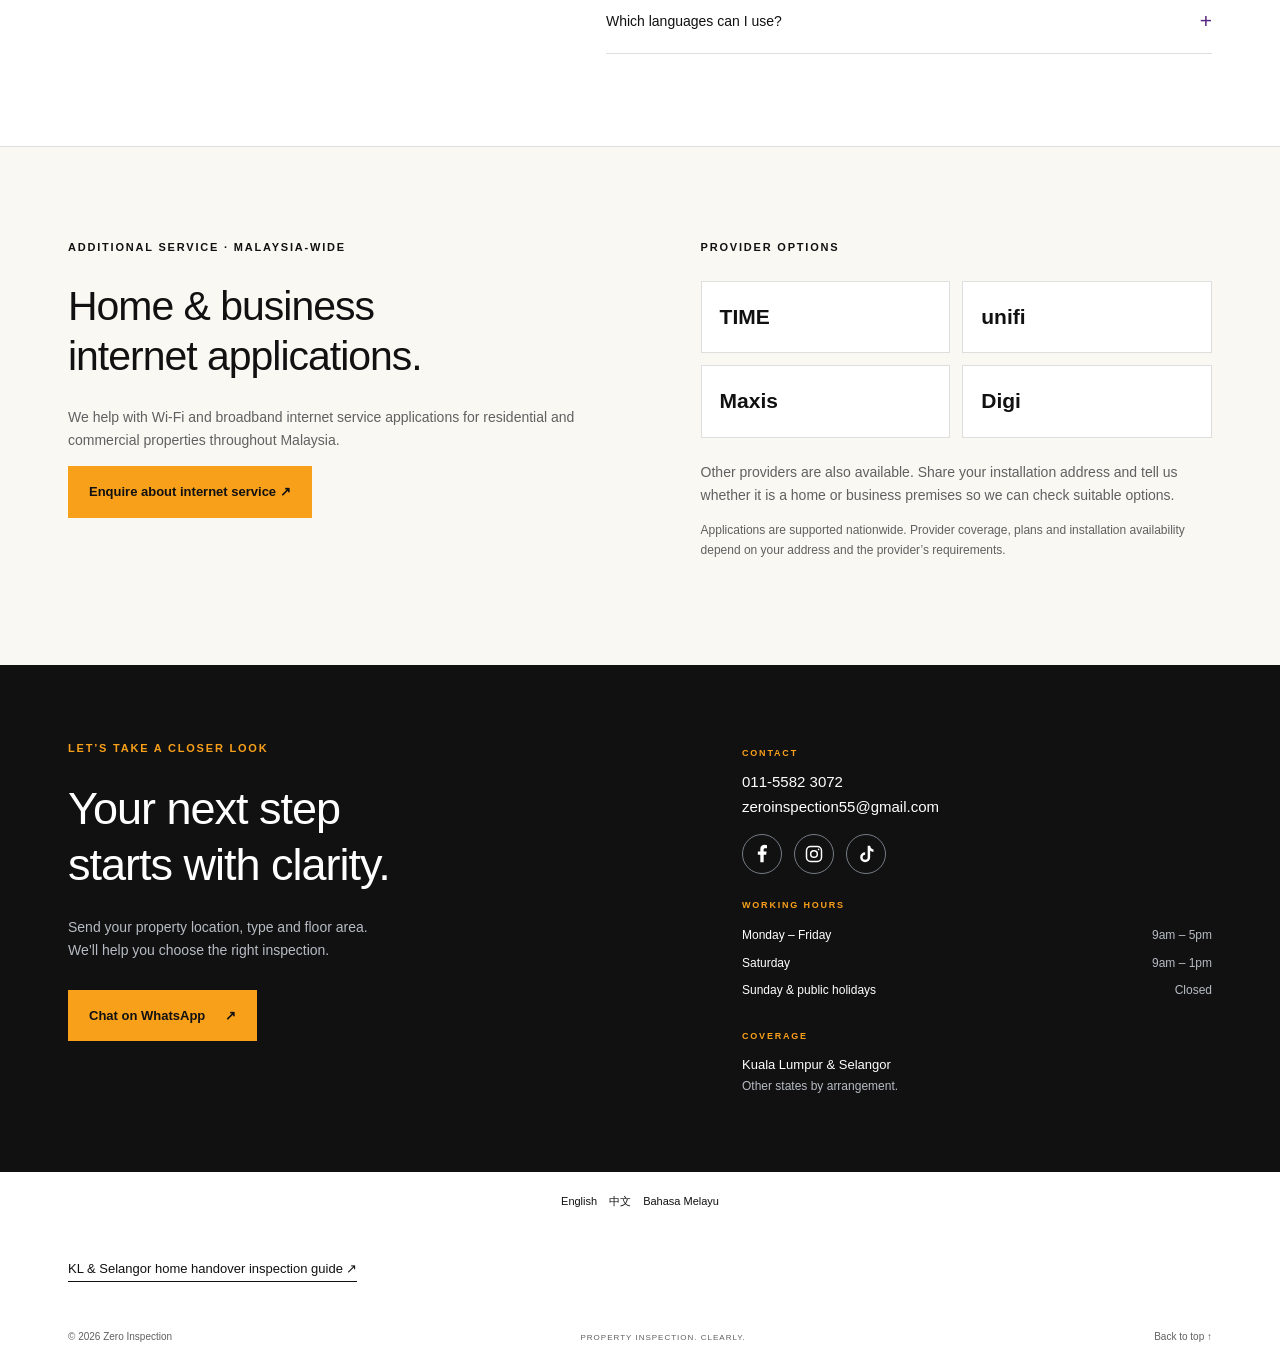
==== commit 8d6e8e74: "Add localized KL Selangor handover inspection guides and explicit OAI-SearchBot access" ====
--- a/index.html
+++ b/index.html
@@ -40,7 +40,7 @@
     <section id="faq" class="faq-section section wrap"><div><p class="eyebrow">04 / BEFORE YOU BOOK</p><h2>A little clarity,<br>up front.</h2></div><div class="faq-list"><details><summary>Where do you provide inspections?</summary><p>Our main coverage is Kuala Lumpur and Selangor. Inspections in other states can be arranged with additional transport charges, quoted case by case.</p></details><details><summary>Is water ponding the same as waterproofing?</summary><p>No. A water ponding test checks water flow and drainage performance. Waterproofing testing is a separate scope included in the Comprehensive package.</p></details><details><summary>What do I need to arrange for Comprehensive Inspection?</summary><p>You hand over the key and collect it after 2 days. An inspection of the unit below is required on the same day, so access must be coordinated in advance. Contact us to confirm the arrangements.</p></details><details><summary>What is included in the inspection report?</summary><p>Your deliverables include a professional defect report in PDF or app submission, photo documentation and developer submission support guidance. Soft-copy reporting or app submission is provided within 48 hours.</p></details><details><summary>How is the area calculated for landed properties?</summary><p>The area includes the car porch, backyard and built-in area. Share the property details with us so we can confirm the scope and quotation.</p></details><details><summary>Are follow-up visits and report changes included?</summary><p>The quoted inspection covers one visit. A separate revisit caused by customer arrangements, a second inspection, or a second report revision carries an additional charge. We’ll confirm the applicable terms before you proceed.</p></details><details><summary>Which languages can I use?</summary><p>We support English, Chinese and Malay. Let us know your preferred language when you contact us.</p></details></div></section>
     <section id="internet" class="internet-section"><div class="section wrap internet-inner"><div><p class="eyebrow">ADDITIONAL SERVICE · MALAYSIA-WIDE</p><h2>Home & business<br>internet applications.</h2><p>We help with Wi-Fi and broadband internet service applications for residential and commercial properties throughout Malaysia.</p><a class="button primary" data-enquiry="internet" href="https://wa.me/601155823072?text=Hi%20Zero%20Inspection%2C%20I%20would%20like%20help%20applying%20for%20internet%20service.">Enquire about internet service ↗</a></div><div><p class="eyebrow">PROVIDER OPTIONS</p><div class="provider-list"><span>TIME</span><span>unifi</span><span>Maxis</span><span>Digi</span></div><p>Other providers are also available. Share your installation address and tell us whether it is a home or business premises so we can check suitable options.</p><p class="internet-note">Applications are supported nationwide. Provider coverage, plans and installation availability depend on your address and the provider’s requirements.</p></div></div></section>
     <section id="contact" class="contact-section"><div class="wrap contact-inner"><div><p class="eyebrow">LET’S TAKE A CLOSER LOOK</p><h2>Your next step<br>starts with clarity.</h2><p>Send your property location, type and floor area.<br>We’ll help you choose the right inspection.</p><a class="button primary" href="https://wa.me/601155823072?text=Hi%20Zero%20Inspection.%0AProperty%20location%3A%20%0AProperty%20type%3A%20%0AFloor%20area%20%28sqft%29%3A%20%0APreferred%20date%3A%20" data-inspection-message="4">Chat on WhatsApp <span aria-hidden="true">↗</span></a></div><div class="contact-details"><div><p class="eyebrow">CONTACT</p><a href="https://wa.me/601155823072" data-inspection-message="4" aria-label="WhatsApp 011-5582 3072">011-5582 3072</a><a href="mailto:zeroinspection55@gmail.com">zeroinspection55@gmail.com</a><div class="social-links" aria-label="Social media"><a href="https://www.facebook.com/zeroinspection" target="_blank" rel="noopener noreferrer" aria-label="Facebook" title="Facebook"><svg viewBox="0 0 24 24" aria-hidden="true"><path fill="currentColor" d="M14 22v-9h3l.5-4H14V7c0-1.2.4-2 2-2h2V1.4A26 26 0 0 0 15 1c-3 0-5 1.8-5 5v3H7v4h3v9z"/></svg></a><a href="https://www.instagram.com/zeroinspection/" target="_blank" rel="noopener noreferrer" aria-label="Instagram" title="Instagram"><svg viewBox="0 0 24 24" fill="none" stroke="currentColor" stroke-width="1.8" aria-hidden="true"><rect x="3" y="3" width="18" height="18" rx="5"/><circle cx="12" cy="12" r="4"/><circle cx="17.5" cy="6.5" r="1" fill="currentColor" stroke="none"/></svg></a><a href="https://www.tiktok.com/@zeroinspection6" target="_blank" rel="noopener noreferrer" aria-label="TikTok" title="TikTok"><svg viewBox="0 0 24 24" aria-hidden="true"><path fill="currentColor" d="M14 2h3c.3 2.6 1.7 4.2 4 4.5v3a9 9 0 0 1-4-1.3V16a6 6 0 1 1-6-6v3a3 3 0 1 0 3 3z"/></svg></a></div></div><div><p class="eyebrow">WORKING HOURS</p><dl><div><dt>Monday – Friday</dt><dd>9am – 5pm</dd></div><div><dt>Saturday</dt><dd>9am – 1pm</dd></div><div><dt>Sunday & public holidays</dt><dd>Closed</dd></div></dl></div><div><p class="eyebrow">COVERAGE</p><p>Kuala Lumpur & Selangor<br><span>Other states by arrangement.</span></p></div></div></div></section>
-  <div class="locale-links" aria-label="Website languages"><a href="./" lang="en">English</a><a href="./zh/" lang="zh-Hans">中文</a><a href="./ms/" lang="ms">Bahasa Melayu</a></div></main><footer class="wrap footer"><span>© <span id="year">2026</span> Zero Inspection</span><span>PROPERTY INSPECTION. CLEARLY.</span><a href="#">Back to top ↑</a></footer>
+  <div class="locale-links" aria-label="Website languages"><a href="./" lang="en">English</a><a href="./zh/" lang="zh-Hans">中文</a><a href="./ms/" lang="ms">Bahasa Melayu</a></div><div class="wrap" style="padding-top:24px;padding-bottom:24px"><a class="text-link" href="/home-handover-inspection-kl-selangor/">KL & Selangor home handover inspection guide ↗</a></div></main><footer class="wrap footer"><span>© <span id="year">2026</span> Zero Inspection</span><span>PROPERTY INSPECTION. CLEARLY.</span><a href="#">Back to top ↑</a></footer>
   <script src="translations.js"></script>
   <script src="script.js"></script>
 </body>
--- a/styles.css
+++ b/styles.css
@@ -23,4 +23,4 @@
 @media(max-width:360px){.header{padding:0 10px;gap:6px}.header .brand{flex-basis:100px}}
 
 /* White, black and gold theme, with restrained purple accents. */
-:root{--ink:#111111;--accent:#F9A01B;--muted:#606060;--paper:#f7f7f5;--line:#dedede}.primary{background:#F9A01B;color:#111111}.primary:hover{background:#e68f0b;color:#111111}.recommendation{background:#F9A01B;color:#111111}.number,em{color:#552583}.language-switcher>svg{color:#552583}.scope-note{background:#fff6e6;border-left:2px solid #F9A01B}.contact-section{background:#111111}.contact-inner .eyebrow{color:#F9A01B}.internet-section{background:#faf8f3}.package li:before{color:#552583}.faq-list summary:after{color:#552583}.inspection-figure img{filter:hue-rotate(82deg)}.brand img{filter:hue-rotate(82deg)}.social-links a:hover{background:#252525}.outline:hover{background:#fff6e6}.text-link{border-bottom-color:#111111}+:root{--ink:#111111;--accent:#F9A01B;--muted:#606060;--paper:#f7f7f5;--line:#dedede}.primary{background:#F9A01B;color:#111111}.primary:hover{background:#e68f0b;color:#111111}.recommendation{background:#F9A01B;color:#111111}.number,em{color:#552583}.language-switcher>svg{color:#552583}.scope-note{background:#fff6e6;border-left:2px solid #F9A01B}.contact-section{background:#111111}.contact-inner .eyebrow{color:#F9A01B}.internet-section{background:#faf8f3}.package li:before{color:#552583}.faq-list summary:after{color:#552583}.social-links a:hover{background:#252525}.outline:hover{background:#fff6e6}.text-link{border-bottom-color:#111111}
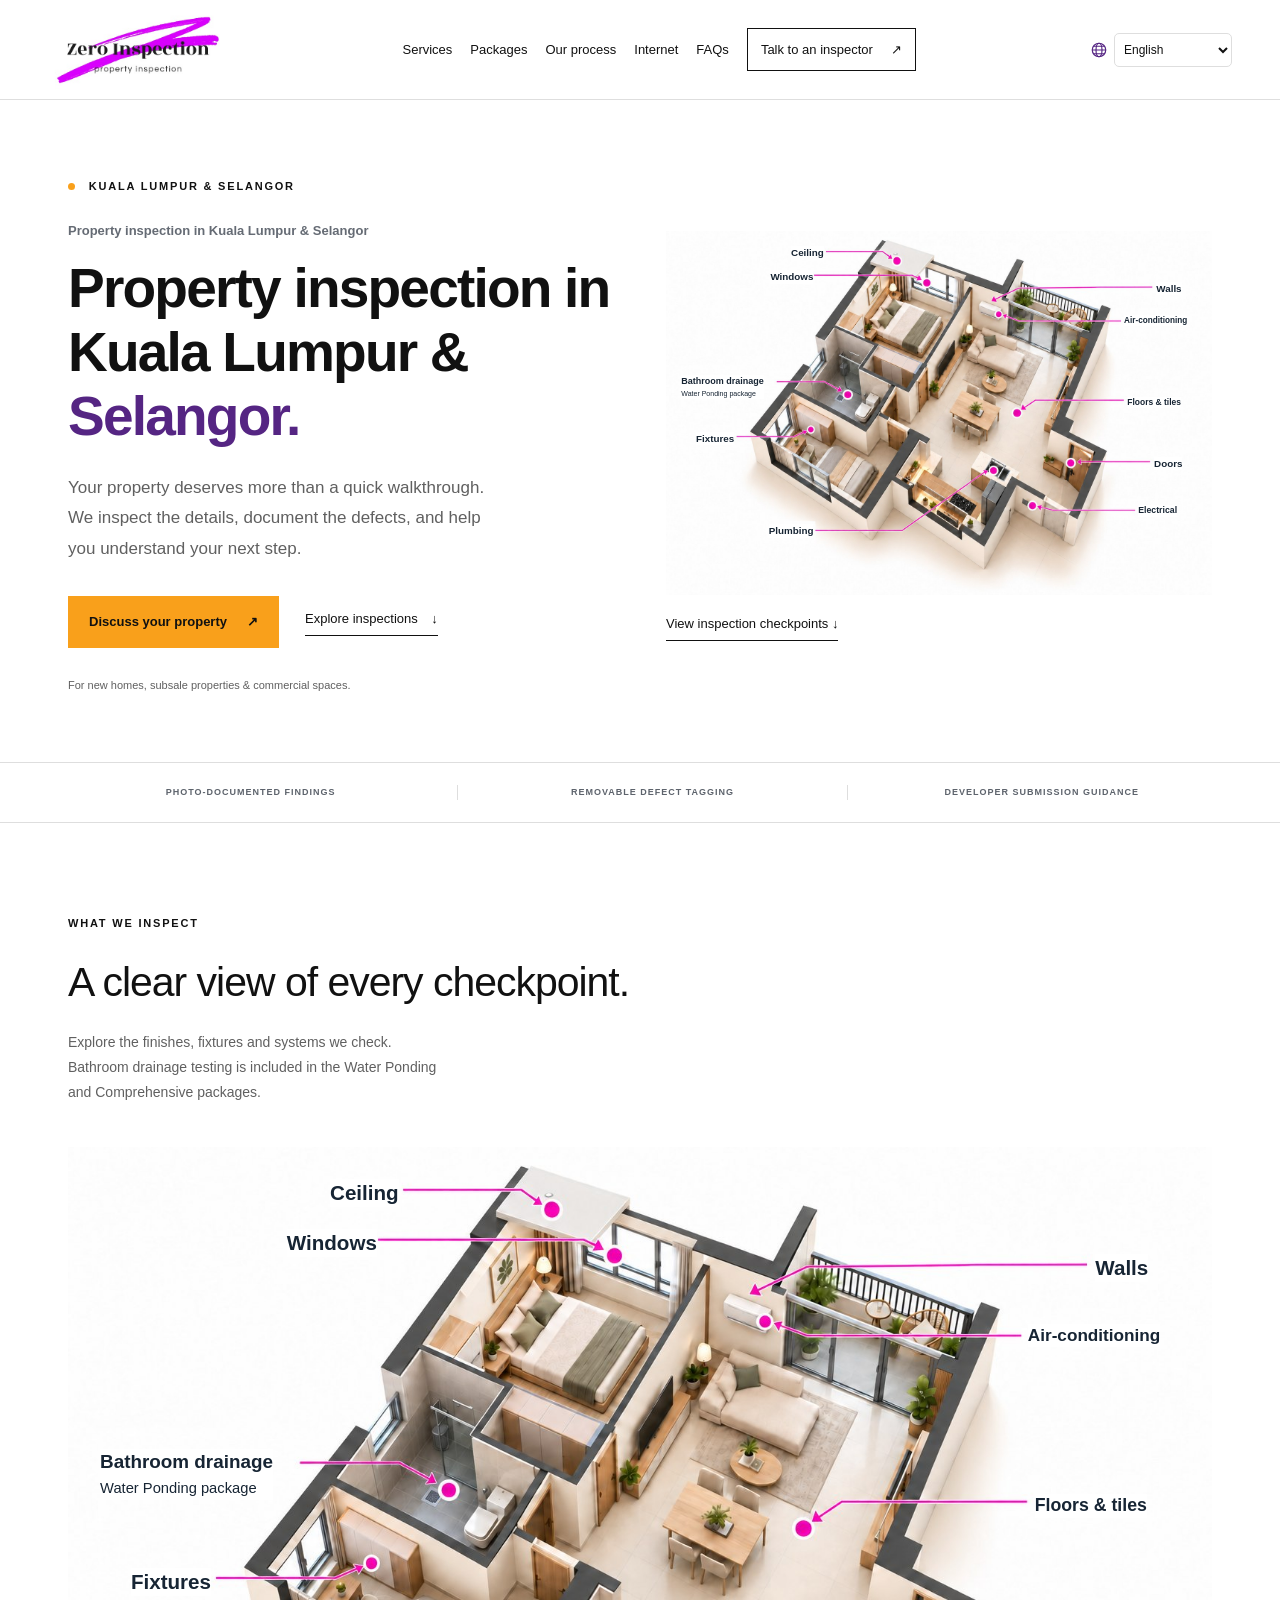
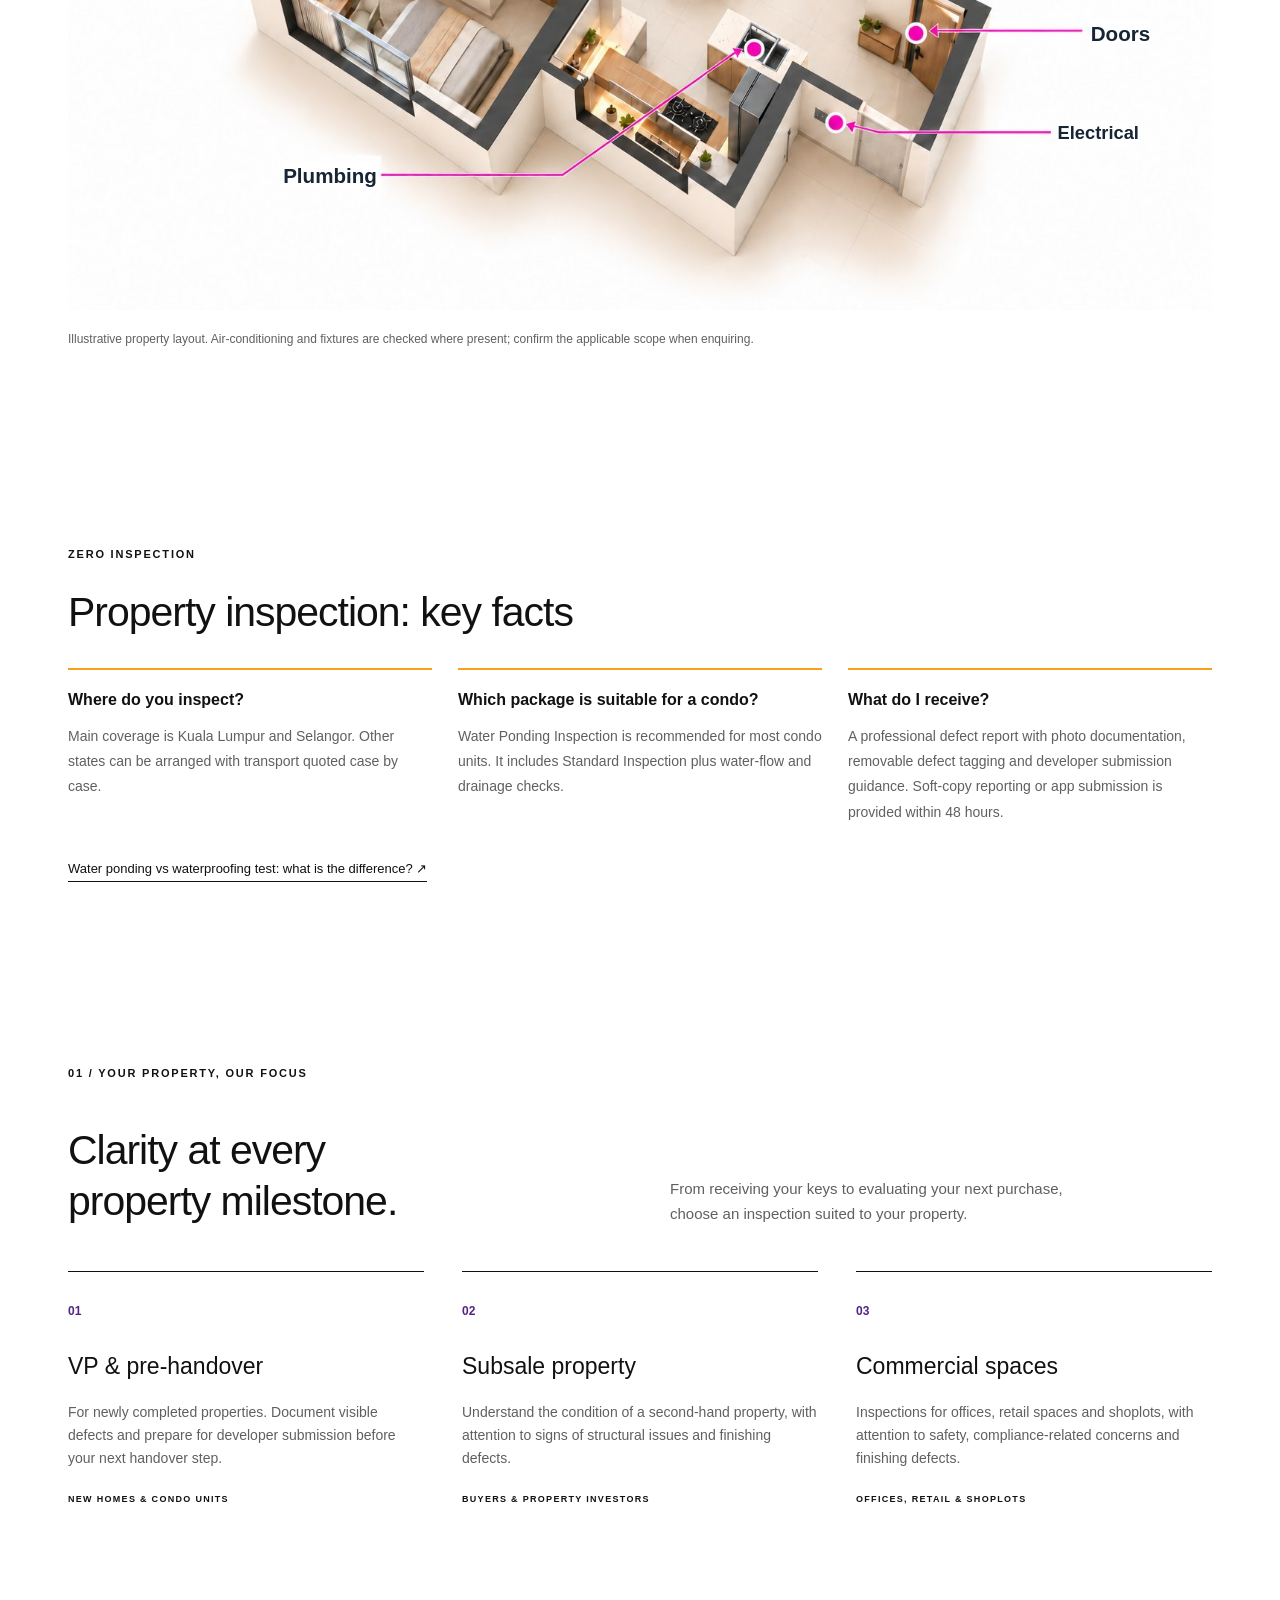
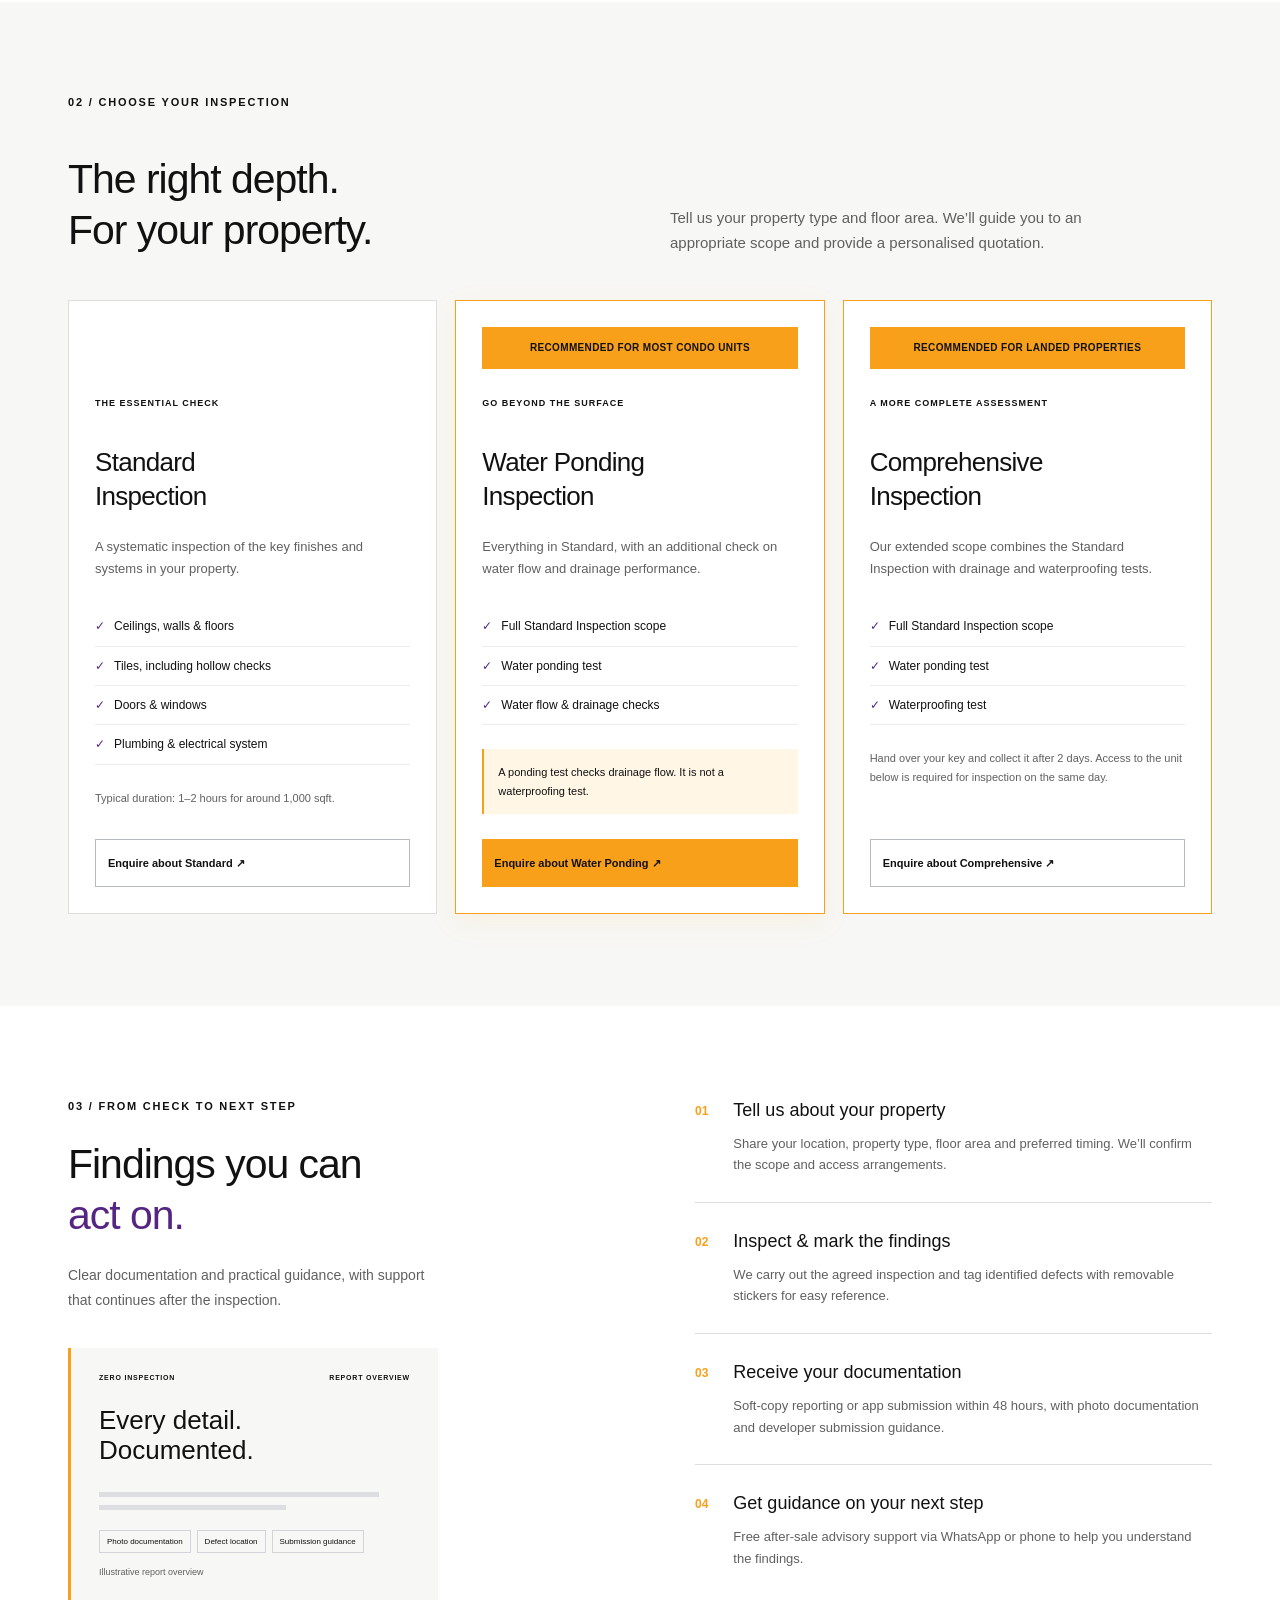
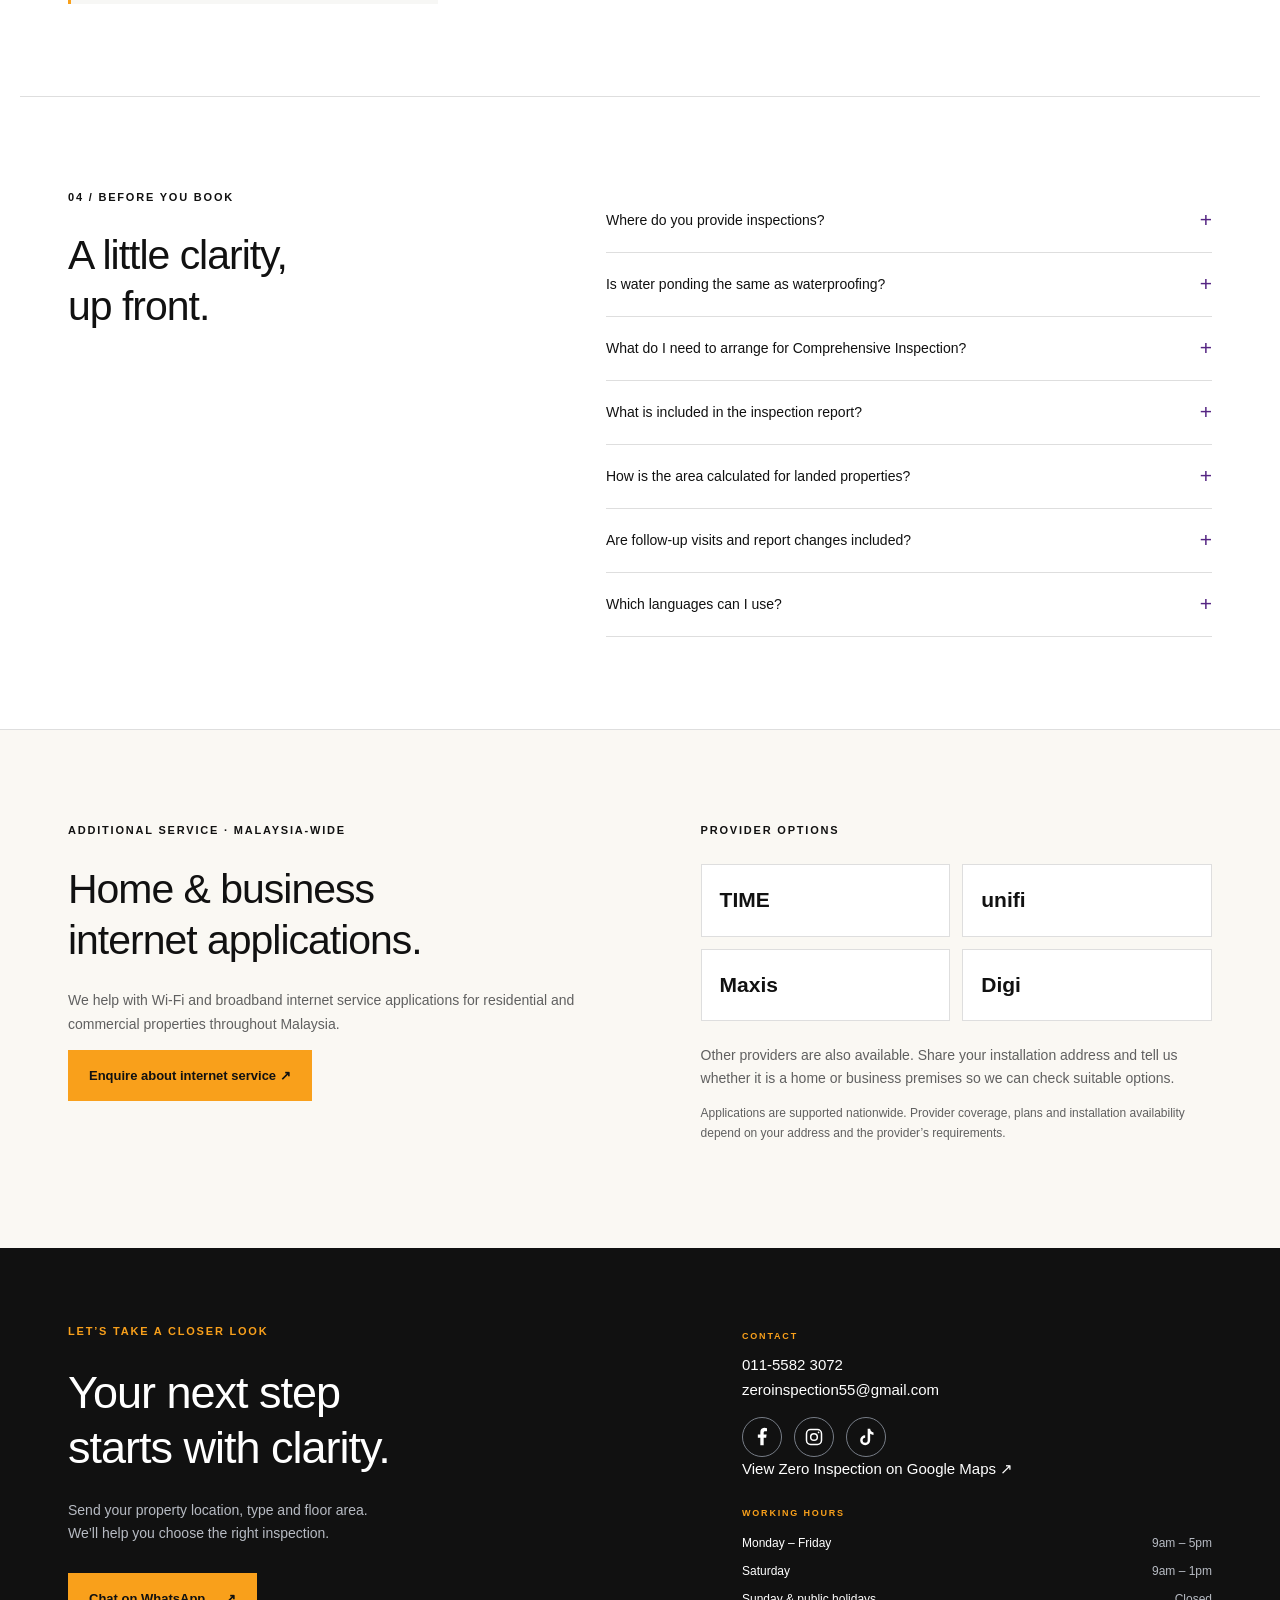
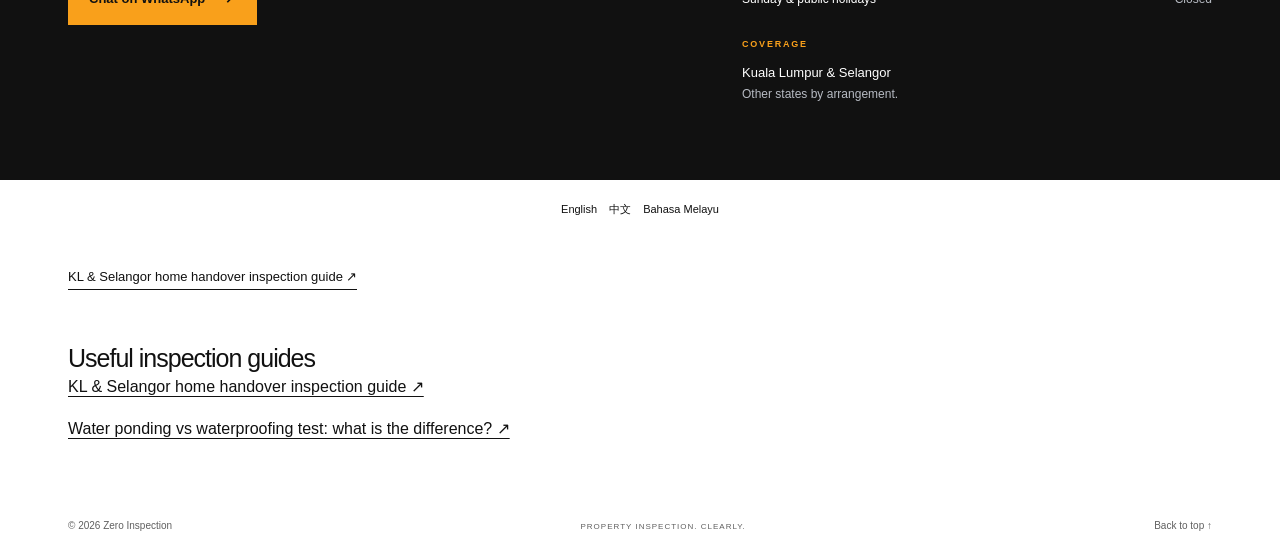
==== commit df591e03: "Improve multilingual SEO and answer content with verified business profile, comparison guides and sc" ====
--- a/index.html
+++ b/index.html
@@ -2,23 +2,23 @@
 <html lang="en">
 <head>
   <meta charset="utf-8"><meta name="viewport" content="width=device-width, initial-scale=1">
-  <title>Zero Inspection | Property Inspection KL & Selangor</title>
-  <meta name="description" content="Property inspection in Kuala Lumpur & Selangor: VP, subsale and commercial checks. Plus home and business internet application assistance across Malaysia.">
+  <title>Property Defect Inspection KL & Selangor | Zero Inspection</title>
+  <meta name="description" content="Property defect inspections in Kuala Lumpur and Selangor for new homes, condos, subsale and commercial units. Photo reports and developer submission guidance.">
   <link rel="canonical" href="https://www.zero-inspection.com/">
   <link rel="alternate" hreflang="en" href="https://www.zero-inspection.com/">
   <link rel="alternate" hreflang="zh-Hans" href="https://www.zero-inspection.com/zh/">
   <link rel="alternate" hreflang="ms" href="https://www.zero-inspection.com/ms/">
   <link rel="alternate" hreflang="x-default" href="https://www.zero-inspection.com/">
   <meta name="theme-color" content="#111111">
-  <meta property="og:title" content="Zero Inspection | Property Inspection KL & Selangor">
-  <meta property="og:description" content="Property inspection in Kuala Lumpur & Selangor: VP, subsale and commercial checks. Plus home and business internet application assistance across Malaysia.">
+  <meta property="og:title" content="Property Defect Inspection KL & Selangor | Zero Inspection">
+  <meta property="og:description" content="Property defect inspections in Kuala Lumpur and Selangor for new homes, condos, subsale and commercial units. Photo reports and developer submission guidance.">
   <meta property="og:type" content="website">
   <meta property="og:url" content="https://www.zero-inspection.com/">
-  <link rel="stylesheet" href="styles.css?v=gold-20261014">
-  <script type="application/ld+json">{"@context":"https://schema.org","@type":"ProfessionalService","name":"Zero Inspection","telephone":"+601155823072","email":"zeroinspection55@gmail.com","areaServed":["Kuala Lumpur","Selangor"],"openingHours":["Mo-Fr 09:00-17:00","Sa 09:00-13:00"],"hasOfferCatalog":{"@type":"OfferCatalog","name":"Zero Inspection services","itemListElement":[{"@type":"Offer","itemOffered":{"@type":"Service","name":"Property inspection","areaServed":["Kuala Lumpur","Selangor"]}},{"@type":"Offer","itemOffered":{"@type":"Service","name":"Residential and commercial internet application assistance","areaServed":"Malaysia"}}]},"sameAs":["https://www.facebook.com/zeroinspection","https://www.instagram.com/zeroinspection/","https://www.tiktok.com/@zeroinspection6"]}</script>
-  <script id="page-schema" type="application/ld+json">{"@context":"https://schema.org","@type":"WebPage","name":"Zero Inspection | Property Inspection KL & Selangor","inLanguage":"en","url":"https://www.zero-inspection.com/","description":"Property inspection in Kuala Lumpur & Selangor: VP, subsale and commercial checks. Plus home and business internet application assistance across Malaysia."}</script>
+  <link rel="stylesheet" href="styles.css?v=discovery-20261128">
+  
+  
   <link rel="icon" type="image/png" sizes="64x64" href="assets/favicon.png?v=1">
-</head>
+<meta property="og:locale" content="en_MY"><meta name="twitter:card" content="summary_large_image"><meta property="og:image" content="https://www.zero-inspection.com/assets/inspection-overview.jpg"><meta name="robots" content="index, follow, max-image-preview:large"><script type="application/ld+json">{"@context":"https://schema.org","@graph":[{"@type":"Organization","@id":"https://www.zero-inspection.com/#organization","name":"Zero Inspection","url":"https://www.zero-inspection.com/","logo":{"@type":"ImageObject","url":"https://www.zero-inspection.com/assets/logo.jpeg"},"telephone":"+601155823072","email":"zeroinspection55@gmail.com","sameAs":["https://www.facebook.com/zeroinspection","https://www.instagram.com/zeroinspection/","https://www.tiktok.com/@zeroinspection6","https://share.google/tIMgaBd1vBHEgh4ec"],"contactPoint":{"@type":"ContactPoint","telephone":"+601155823072","contactType":"customer service","availableLanguage":["English","Chinese","Malay"]}},{"@type":"WebSite","@id":"https://www.zero-inspection.com/#website","url":"https://www.zero-inspection.com/","name":"Zero Inspection","publisher":{"@id":"https://www.zero-inspection.com/#organization"},"inLanguage":["en","zh-Hans","ms"]},{"@type":"WebPage","@id":"https://www.zero-inspection.com/#webpage","url":"https://www.zero-inspection.com/","name":"Property Defect Inspection KL & Selangor | Zero Inspection","description":"Property defect inspections in Kuala Lumpur and Selangor for new homes, condos, subsale and commercial units. Photo reports and developer submission guidance.","inLanguage":"en","isPartOf":{"@id":"https://www.zero-inspection.com/#website"},"about":{"@id":"https://www.zero-inspection.com/#organization"},"breadcrumb":{"@id":"https://www.zero-inspection.com/#breadcrumb"}},{"@type":"BreadcrumbList","@id":"https://www.zero-inspection.com/#breadcrumb","itemListElement":[{"@type":"ListItem","position":1,"name":"Zero Inspection","item":"https://www.zero-inspection.com/"}]},{"@type":"Service","name":"Property defect inspection","provider":{"@id":"https://www.zero-inspection.com/#organization"},"areaServed":[{"@type":"City","name":"Kuala Lumpur"},{"@type":"AdministrativeArea","name":"Selangor"}],"url":"https://www.zero-inspection.com/#packages"}]}</script></head>
 <body>
   <a class="skip" href="#main">Skip to content</a>
   <header class="header">
@@ -29,19 +29,19 @@
   </header>
   <main id="main">
     <section class="hero wrap">
-      <div class="hero-copy"><p class="eyebrow"><span class="dot"></span> KUALA LUMPUR & SELANGOR</p><p class="hero-service">Property inspection in Kuala Lumpur & Selangor</p><h1>A closer look.<br>A clearer <em>decision.</em></h1><p class="intro">Your property deserves more than a quick walkthrough. We inspect the details, document the defects, and help you understand your next step.</p><div class="actions"><a class="button primary" href="https://wa.me/601155823072?text=Hi%20Zero%20Inspection%2C%20I%20would%20like%20to%20enquire%20about%20a%20property%20inspection." data-inspection-message="0">Discuss your property <span aria-hidden="true">↗</span></a><a class="text-link" href="#packages">Explore inspections <span aria-hidden="true">↓</span></a></div><p class="hero-note">For new homes, subsale properties & commercial spaces.</p></div>
-      <div class="hero-diagram"><figure class="inspection-figure"><img src="assets/inspection-overview.jpg" width="1536" height="1024" alt="Property inspection diagram covering ceiling, windows, walls, air-conditioning, bathroom drainage, fixtures, floors and tiles, doors, electrical and plumbing"><div class="diagram-label ceiling">Ceiling</div><div class="diagram-label windows">Windows</div><div class="diagram-label walls">Walls</div><div class="diagram-label aircond">Air-conditioning</div><div class="diagram-label drainage">Bathroom drainage<br><small>Water Ponding package</small></div><div class="diagram-label fixtures">Fixtures</div><div class="diagram-label floors">Floors & tiles</div><div class="diagram-label doors">Doors</div><div class="diagram-label electrical">Electrical</div><div class="diagram-label plumbing">Plumbing</div></figure><a class="text-link" href="#inspection-scope">View inspection checkpoints ↓</a></div>
+      <div class="hero-copy"><p class="eyebrow"><span class="dot"></span> KUALA LUMPUR & SELANGOR</p><p class="hero-service">Property inspection in Kuala Lumpur & Selangor</p><h1>Property inspection in<br>Kuala Lumpur & <em>Selangor.</em></h1><p class="intro">Your property deserves more than a quick walkthrough. We inspect the details, document the defects, and help you understand your next step.</p><div class="actions"><a class="button primary" href="https://wa.me/601155823072?text=Hi%20Zero%20Inspection%2C%20I%20would%20like%20to%20enquire%20about%20a%20property%20inspection." data-inspection-message="0" target="_blank" rel="noopener noreferrer">Discuss your property <span aria-hidden="true">↗</span></a><a class="text-link" href="#packages">Explore inspections <span aria-hidden="true">↓</span></a></div><p class="hero-note">For new homes, subsale properties & commercial spaces.</p></div>
+      <div class="hero-diagram"><figure class="inspection-figure"><img src="assets/inspection-overview.jpg" width="1536" height="1024" alt="Property inspection diagram covering ceiling, windows, walls, air-conditioning, bathroom drainage, fixtures, floors and tiles, doors, electrical and plumbing" fetchpriority="high" decoding="async"><div class="diagram-label ceiling">Ceiling</div><div class="diagram-label windows">Windows</div><div class="diagram-label walls">Walls</div><div class="diagram-label aircond">Air-conditioning</div><div class="diagram-label drainage">Bathroom drainage<br><small>Water Ponding package</small></div><div class="diagram-label fixtures">Fixtures</div><div class="diagram-label floors">Floors & tiles</div><div class="diagram-label doors">Doors</div><div class="diagram-label electrical">Electrical</div><div class="diagram-label plumbing">Plumbing</div></figure><a class="text-link" href="#inspection-scope">View inspection checkpoints ↓</a></div>
     </section>
     <div class="trust-strip"><div class="wrap trust-inner"><span>PHOTO-DOCUMENTED FINDINGS</span><span>REMOVABLE DEFECT TAGGING</span><span>DEVELOPER SUBMISSION GUIDANCE</span></div></div>
-    <section id="inspection-scope" class="section wrap"><p class="eyebrow">WHAT WE INSPECT</p><h2>A clear view of every checkpoint.</h2><p class="section-intro">Explore the finishes, fixtures and systems we check. Bathroom drainage testing is included in the Water Ponding and Comprehensive packages.</p><p class="mobile-diagram-hint">Swipe sideways to read all inspection labels.</p><div class="diagram-scroll" tabindex="0" role="region" aria-label="Inspection diagram — scroll horizontally"><figure class="inspection-figure"><img src="assets/inspection-overview.jpg" width="1536" height="1024" alt="Property inspection diagram covering ceiling, windows, walls, air-conditioning, bathroom drainage, fixtures, floors and tiles, doors, electrical and plumbing"><div class="diagram-label ceiling">Ceiling</div><div class="diagram-label windows">Windows</div><div class="diagram-label walls">Walls</div><div class="diagram-label aircond">Air-conditioning</div><div class="diagram-label drainage">Bathroom drainage<br><small>Water Ponding package</small></div><div class="diagram-label fixtures">Fixtures</div><div class="diagram-label floors">Floors & tiles</div><div class="diagram-label doors">Doors</div><div class="diagram-label electrical">Electrical</div><div class="diagram-label plumbing">Plumbing</div></figure></div><p class="diagram-caption">Illustrative property layout. Air-conditioning and fixtures are checked where present; confirm the applicable scope when enquiring.</p></section>
-    <section id="services" class="section wrap"><div class="section-heading"><p class="eyebrow">01 / YOUR PROPERTY, OUR FOCUS</p><h2>Clarity at every<br>property milestone.</h2><p>From receiving your keys to evaluating your next purchase, choose an inspection suited to your property.</p></div><div class="services-grid"><article><span class="number">01</span><h3>VP & pre-handover</h3><p>For newly completed properties. Document visible defects and prepare for developer submission before your next handover step.</p><span class="service-caption">NEW HOMES & CONDO UNITS</span></article><article><span class="number">02</span><h3>Subsale property</h3><p>Understand the condition of a second-hand property, with attention to signs of structural issues and finishing defects.</p><span class="service-caption">BUYERS & PROPERTY INVESTORS</span></article><article><span class="number">03</span><h3>Commercial spaces</h3><p>Inspections for offices, retail spaces and shoplots, with attention to safety, compliance-related concerns and finishing defects.</p><span class="service-caption">OFFICES, RETAIL & SHOPLOTS</span></article></div></section>
-    <section id="packages" class="package-section"><div class="wrap section"><div class="section-heading"><p class="eyebrow">02 / CHOOSE YOUR INSPECTION</p><h2>The right depth.<br>For your property.</h2><p>Tell us your property type and floor area. We’ll guide you to an appropriate scope and provide a personalised quotation.</p></div><div class="packages"><article class="package"><p class="package-kicker">THE ESSENTIAL CHECK</p><h3>Standard<br>Inspection</h3><p>A systematic inspection of the key finishes and systems in your property.</p><ul><li>Ceilings, walls & floors</li><li>Tiles, including hollow checks</li><li>Doors & windows</li><li>Plumbing & electrical system</li></ul><p class="timing">Typical duration: 1–2 hours for around 1,000 sqft.</p><a class="button outline" href="https://wa.me/601155823072?text=Hi%20Zero%20Inspection%2C%20please%20advise%20on%20the%20Standard%20Inspection%20package." data-inspection-message="1">Enquire about Standard ↗</a></article><article class="package featured"><span class="recommendation">RECOMMENDED FOR MOST CONDO UNITS</span><p class="package-kicker">GO BEYOND THE SURFACE</p><h3>Water Ponding<br>Inspection</h3><p>Everything in Standard, with an additional check on water flow and drainage performance.</p><ul><li>Full Standard Inspection scope</li><li>Water ponding test</li><li>Water flow & drainage checks</li></ul><div class="scope-note">A ponding test checks drainage flow. It is not a waterproofing test.</div><a class="button primary" href="https://wa.me/601155823072?text=Hi%20Zero%20Inspection%2C%20I%20am%20interested%20in%20Water%20Ponding%20Inspection%20for%20my%20property." data-inspection-message="2">Enquire about Water Ponding ↗</a></article><article class="package landed-recommended"><span class="recommendation">RECOMMENDED FOR LANDED PROPERTIES</span><p class="package-kicker">A MORE COMPLETE ASSESSMENT</p><h3>Comprehensive<br>Inspection</h3><p>Our extended scope combines the Standard Inspection with drainage and waterproofing tests.</p><ul><li>Full Standard Inspection scope</li><li>Water ponding test</li><li>Waterproofing test</li></ul><p class="timing">Hand over your key and collect it after 2 days. Access to the unit below is required for inspection on the same day.</p><a class="button outline" href="https://wa.me/601155823072?text=Hi%20Zero%20Inspection%2C%20please%20advise%20on%20Comprehensive%20Inspection%20and%20the%20access%20arrangements." data-inspection-message="3">Enquire about Comprehensive ↗</a></article></div></div></section>
+    <section id="inspection-scope" class="section wrap"><p class="eyebrow">WHAT WE INSPECT</p><h2>A clear view of every checkpoint.</h2><p class="section-intro">Explore the finishes, fixtures and systems we check. Bathroom drainage testing is included in the Water Ponding and Comprehensive packages.</p><p class="mobile-diagram-hint">Swipe sideways to read all inspection labels.</p><div class="diagram-scroll" tabindex="0" role="region" aria-label="Inspection diagram — scroll horizontally"><figure class="inspection-figure"><img src="assets/inspection-overview.jpg" width="1536" height="1024" alt="Property inspection diagram covering ceiling, windows, walls, air-conditioning, bathroom drainage, fixtures, floors and tiles, doors, electrical and plumbing" loading="lazy" decoding="async"><div class="diagram-label ceiling">Ceiling</div><div class="diagram-label windows">Windows</div><div class="diagram-label walls">Walls</div><div class="diagram-label aircond">Air-conditioning</div><div class="diagram-label drainage">Bathroom drainage<br><small>Water Ponding package</small></div><div class="diagram-label fixtures">Fixtures</div><div class="diagram-label floors">Floors & tiles</div><div class="diagram-label doors">Doors</div><div class="diagram-label electrical">Electrical</div><div class="diagram-label plumbing">Plumbing</div></figure></div><p class="diagram-caption">Illustrative property layout. Air-conditioning and fixtures are checked where present; confirm the applicable scope when enquiring.</p></section>
+    <section class="section wrap answer-section" aria-label="Property inspection: key facts"><p class="eyebrow">ZERO INSPECTION</p><h2>Property inspection: key facts</h2><dl class="answer-facts"><div><dt>Where do you inspect?</dt><dd>Main coverage is Kuala Lumpur and Selangor. Other states can be arranged with transport quoted case by case.</dd></div><div><dt>Which package is suitable for a condo?</dt><dd>Water Ponding Inspection is recommended for most condo units. It includes Standard Inspection plus water-flow and drainage checks.</dd></div><div><dt>What do I receive?</dt><dd>A professional defect report with photo documentation, removable defect tagging and developer submission guidance. Soft-copy reporting or app submission is provided within 48 hours.</dd></div></dl><a class="text-link" href="/water-ponding-vs-waterproofing-test/" target="_blank" rel="noopener noreferrer">Water ponding vs waterproofing test: what is the difference? ↗</a></section><section id="services" class="section wrap"><div class="section-heading"><p class="eyebrow">01 / YOUR PROPERTY, OUR FOCUS</p><h2>Clarity at every<br>property milestone.</h2><p>From receiving your keys to evaluating your next purchase, choose an inspection suited to your property.</p></div><div class="services-grid"><article><span class="number">01</span><h3>VP & pre-handover</h3><p>For newly completed properties. Document visible defects and prepare for developer submission before your next handover step.</p><span class="service-caption">NEW HOMES & CONDO UNITS</span></article><article><span class="number">02</span><h3>Subsale property</h3><p>Understand the condition of a second-hand property, with attention to signs of structural issues and finishing defects.</p><span class="service-caption">BUYERS & PROPERTY INVESTORS</span></article><article><span class="number">03</span><h3>Commercial spaces</h3><p>Inspections for offices, retail spaces and shoplots, with attention to safety, compliance-related concerns and finishing defects.</p><span class="service-caption">OFFICES, RETAIL & SHOPLOTS</span></article></div></section>
+    <section id="packages" class="package-section"><div class="wrap section"><div class="section-heading"><p class="eyebrow">02 / CHOOSE YOUR INSPECTION</p><h2>The right depth.<br>For your property.</h2><p>Tell us your property type and floor area. We’ll guide you to an appropriate scope and provide a personalised quotation.</p></div><div class="packages"><article class="package"><p class="package-kicker">THE ESSENTIAL CHECK</p><h3>Standard<br>Inspection</h3><p>A systematic inspection of the key finishes and systems in your property.</p><ul><li>Ceilings, walls & floors</li><li>Tiles, including hollow checks</li><li>Doors & windows</li><li>Plumbing & electrical system</li></ul><p class="timing">Typical duration: 1–2 hours for around 1,000 sqft.</p><a class="button outline" href="https://wa.me/601155823072?text=Hi%20Zero%20Inspection%2C%20please%20advise%20on%20the%20Standard%20Inspection%20package." data-inspection-message="1" target="_blank" rel="noopener noreferrer">Enquire about Standard ↗</a></article><article class="package featured"><span class="recommendation">RECOMMENDED FOR MOST CONDO UNITS</span><p class="package-kicker">GO BEYOND THE SURFACE</p><h3>Water Ponding<br>Inspection</h3><p>Everything in Standard, with an additional check on water flow and drainage performance.</p><ul><li>Full Standard Inspection scope</li><li>Water ponding test</li><li>Water flow & drainage checks</li></ul><div class="scope-note">A ponding test checks drainage flow. It is not a waterproofing test.</div><a class="button primary" href="https://wa.me/601155823072?text=Hi%20Zero%20Inspection%2C%20I%20am%20interested%20in%20Water%20Ponding%20Inspection%20for%20my%20property." data-inspection-message="2" target="_blank" rel="noopener noreferrer">Enquire about Water Ponding ↗</a></article><article class="package landed-recommended"><span class="recommendation">RECOMMENDED FOR LANDED PROPERTIES</span><p class="package-kicker">A MORE COMPLETE ASSESSMENT</p><h3>Comprehensive<br>Inspection</h3><p>Our extended scope combines the Standard Inspection with drainage and waterproofing tests.</p><ul><li>Full Standard Inspection scope</li><li>Water ponding test</li><li>Waterproofing test</li></ul><p class="timing">Hand over your key and collect it after 2 days. Access to the unit below is required for inspection on the same day.</p><a class="button outline" href="https://wa.me/601155823072?text=Hi%20Zero%20Inspection%2C%20please%20advise%20on%20Comprehensive%20Inspection%20and%20the%20access%20arrangements." data-inspection-message="3" target="_blank" rel="noopener noreferrer">Enquire about Comprehensive ↗</a></article></div></div></section>
     <section id="process" class="section wrap process"><div><p class="eyebrow">03 / FROM CHECK TO NEXT STEP</p><h2>Findings you can<br><em>act on.</em></h2><p class="section-intro">Clear documentation and practical guidance, with support that continues after the inspection.</p><div class="report-illustration" aria-label="Illustrative defect report"><div class="report-top"><span>ZERO INSPECTION</span><span>REPORT OVERVIEW</span></div><h3>Every detail.<br>Documented.</h3><div class="report-line"></div><div class="report-line short"></div><div class="report-tags"><span>Photo documentation</span><span>Defect location</span><span>Submission guidance</span></div><p>Illustrative report overview</p></div></div><ol class="steps"><li><span>01</span><div><h3>Tell us about your property</h3><p>Share your location, property type, floor area and preferred timing. We’ll confirm the scope and access arrangements.</p></div></li><li><span>02</span><div><h3>Inspect & mark the findings</h3><p>We carry out the agreed inspection and tag identified defects with removable stickers for easy reference.</p></div></li><li><span>03</span><div><h3>Receive your documentation</h3><p>Soft-copy reporting or app submission within 48 hours, with photo documentation and developer submission guidance.</p></div></li><li><span>04</span><div><h3>Get guidance on your next step</h3><p>Free after-sale advisory support via WhatsApp or phone to help you understand the findings.</p></div></li></ol></section>
     <section id="faq" class="faq-section section wrap"><div><p class="eyebrow">04 / BEFORE YOU BOOK</p><h2>A little clarity,<br>up front.</h2></div><div class="faq-list"><details><summary>Where do you provide inspections?</summary><p>Our main coverage is Kuala Lumpur and Selangor. Inspections in other states can be arranged with additional transport charges, quoted case by case.</p></details><details><summary>Is water ponding the same as waterproofing?</summary><p>No. A water ponding test checks water flow and drainage performance. Waterproofing testing is a separate scope included in the Comprehensive package.</p></details><details><summary>What do I need to arrange for Comprehensive Inspection?</summary><p>You hand over the key and collect it after 2 days. An inspection of the unit below is required on the same day, so access must be coordinated in advance. Contact us to confirm the arrangements.</p></details><details><summary>What is included in the inspection report?</summary><p>Your deliverables include a professional defect report in PDF or app submission, photo documentation and developer submission support guidance. Soft-copy reporting or app submission is provided within 48 hours.</p></details><details><summary>How is the area calculated for landed properties?</summary><p>The area includes the car porch, backyard and built-in area. Share the property details with us so we can confirm the scope and quotation.</p></details><details><summary>Are follow-up visits and report changes included?</summary><p>The quoted inspection covers one visit. A separate revisit caused by customer arrangements, a second inspection, or a second report revision carries an additional charge. We’ll confirm the applicable terms before you proceed.</p></details><details><summary>Which languages can I use?</summary><p>We support English, Chinese and Malay. Let us know your preferred language when you contact us.</p></details></div></section>
-    <section id="internet" class="internet-section"><div class="section wrap internet-inner"><div><p class="eyebrow">ADDITIONAL SERVICE · MALAYSIA-WIDE</p><h2>Home & business<br>internet applications.</h2><p>We help with Wi-Fi and broadband internet service applications for residential and commercial properties throughout Malaysia.</p><a class="button primary" data-enquiry="internet" href="https://wa.me/601155823072?text=Hi%20Zero%20Inspection%2C%20I%20would%20like%20help%20applying%20for%20internet%20service.">Enquire about internet service ↗</a></div><div><p class="eyebrow">PROVIDER OPTIONS</p><div class="provider-list"><span>TIME</span><span>unifi</span><span>Maxis</span><span>Digi</span></div><p>Other providers are also available. Share your installation address and tell us whether it is a home or business premises so we can check suitable options.</p><p class="internet-note">Applications are supported nationwide. Provider coverage, plans and installation availability depend on your address and the provider’s requirements.</p></div></div></section>
-    <section id="contact" class="contact-section"><div class="wrap contact-inner"><div><p class="eyebrow">LET’S TAKE A CLOSER LOOK</p><h2>Your next step<br>starts with clarity.</h2><p>Send your property location, type and floor area.<br>We’ll help you choose the right inspection.</p><a class="button primary" href="https://wa.me/601155823072?text=Hi%20Zero%20Inspection.%0AProperty%20location%3A%20%0AProperty%20type%3A%20%0AFloor%20area%20%28sqft%29%3A%20%0APreferred%20date%3A%20" data-inspection-message="4">Chat on WhatsApp <span aria-hidden="true">↗</span></a></div><div class="contact-details"><div><p class="eyebrow">CONTACT</p><a href="https://wa.me/601155823072" data-inspection-message="4" aria-label="WhatsApp 011-5582 3072">011-5582 3072</a><a href="mailto:zeroinspection55@gmail.com">zeroinspection55@gmail.com</a><div class="social-links" aria-label="Social media"><a href="https://www.facebook.com/zeroinspection" target="_blank" rel="noopener noreferrer" aria-label="Facebook" title="Facebook"><svg viewBox="0 0 24 24" aria-hidden="true"><path fill="currentColor" d="M14 22v-9h3l.5-4H14V7c0-1.2.4-2 2-2h2V1.4A26 26 0 0 0 15 1c-3 0-5 1.8-5 5v3H7v4h3v9z"/></svg></a><a href="https://www.instagram.com/zeroinspection/" target="_blank" rel="noopener noreferrer" aria-label="Instagram" title="Instagram"><svg viewBox="0 0 24 24" fill="none" stroke="currentColor" stroke-width="1.8" aria-hidden="true"><rect x="3" y="3" width="18" height="18" rx="5"/><circle cx="12" cy="12" r="4"/><circle cx="17.5" cy="6.5" r="1" fill="currentColor" stroke="none"/></svg></a><a href="https://www.tiktok.com/@zeroinspection6" target="_blank" rel="noopener noreferrer" aria-label="TikTok" title="TikTok"><svg viewBox="0 0 24 24" aria-hidden="true"><path fill="currentColor" d="M14 2h3c.3 2.6 1.7 4.2 4 4.5v3a9 9 0 0 1-4-1.3V16a6 6 0 1 1-6-6v3a3 3 0 1 0 3 3z"/></svg></a></div></div><div><p class="eyebrow">WORKING HOURS</p><dl><div><dt>Monday – Friday</dt><dd>9am – 5pm</dd></div><div><dt>Saturday</dt><dd>9am – 1pm</dd></div><div><dt>Sunday & public holidays</dt><dd>Closed</dd></div></dl></div><div><p class="eyebrow">COVERAGE</p><p>Kuala Lumpur & Selangor<br><span>Other states by arrangement.</span></p></div></div></div></section>
-  <div class="locale-links" aria-label="Website languages"><a href="./" lang="en">English</a><a href="./zh/" lang="zh-Hans">中文</a><a href="./ms/" lang="ms">Bahasa Melayu</a></div><div class="wrap" style="padding-top:24px;padding-bottom:24px"><a class="text-link" href="/home-handover-inspection-kl-selangor/">KL & Selangor home handover inspection guide ↗</a></div></main><footer class="wrap footer"><span>© <span id="year">2026</span> Zero Inspection</span><span>PROPERTY INSPECTION. CLEARLY.</span><a href="#">Back to top ↑</a></footer>
-  <script src="translations.js"></script>
+    <section id="internet" class="internet-section"><div class="section wrap internet-inner"><div><p class="eyebrow">ADDITIONAL SERVICE · MALAYSIA-WIDE</p><h2>Home & business<br>internet applications.</h2><p>We help with Wi-Fi and broadband internet service applications for residential and commercial properties throughout Malaysia.</p><a class="button primary" data-enquiry="internet" href="https://wa.me/601155823072?text=Hi%20Zero%20Inspection%2C%20I%20would%20like%20help%20applying%20for%20internet%20service." target="_blank" rel="noopener noreferrer">Enquire about internet service ↗</a></div><div><p class="eyebrow">PROVIDER OPTIONS</p><div class="provider-list"><span>TIME</span><span>unifi</span><span>Maxis</span><span>Digi</span></div><p>Other providers are also available. Share your installation address and tell us whether it is a home or business premises so we can check suitable options.</p><p class="internet-note">Applications are supported nationwide. Provider coverage, plans and installation availability depend on your address and the provider’s requirements.</p></div></div></section>
+    <section id="contact" class="contact-section"><div class="wrap contact-inner"><div><p class="eyebrow">LET’S TAKE A CLOSER LOOK</p><h2>Your next step<br>starts with clarity.</h2><p>Send your property location, type and floor area.<br>We’ll help you choose the right inspection.</p><a class="button primary" href="https://wa.me/601155823072?text=Hi%20Zero%20Inspection.%0AProperty%20location%3A%20%0AProperty%20type%3A%20%0AFloor%20area%20%28sqft%29%3A%20%0APreferred%20date%3A%20" data-inspection-message="4" target="_blank" rel="noopener noreferrer">Chat on WhatsApp <span aria-hidden="true">↗</span></a></div><div class="contact-details"><div><p class="eyebrow">CONTACT</p><a href="https://wa.me/601155823072" data-inspection-message="4" aria-label="WhatsApp 011-5582 3072" target="_blank" rel="noopener noreferrer">011-5582 3072</a><a href="mailto:zeroinspection55@gmail.com">zeroinspection55@gmail.com</a><div class="social-links" aria-label="Social media"><a href="https://www.facebook.com/zeroinspection" target="_blank" rel="noopener noreferrer" aria-label="Facebook" title="Facebook"><svg viewBox="0 0 24 24" aria-hidden="true"><path fill="currentColor" d="M14 22v-9h3l.5-4H14V7c0-1.2.4-2 2-2h2V1.4A26 26 0 0 0 15 1c-3 0-5 1.8-5 5v3H7v4h3v9z"/></svg></a><a href="https://www.instagram.com/zeroinspection/" target="_blank" rel="noopener noreferrer" aria-label="Instagram" title="Instagram"><svg viewBox="0 0 24 24" fill="none" stroke="currentColor" stroke-width="1.8" aria-hidden="true"><rect x="3" y="3" width="18" height="18" rx="5"/><circle cx="12" cy="12" r="4"/><circle cx="17.5" cy="6.5" r="1" fill="currentColor" stroke="none"/></svg></a><a href="https://www.tiktok.com/@zeroinspection6" target="_blank" rel="noopener noreferrer" aria-label="TikTok" title="TikTok"><svg viewBox="0 0 24 24" aria-hidden="true"><path fill="currentColor" d="M14 2h3c.3 2.6 1.7 4.2 4 4.5v3a9 9 0 0 1-4-1.3V16a6 6 0 1 1-6-6v3a3 3 0 1 0 3 3z"/></svg></a></div><p><a href="https://share.google/tIMgaBd1vBHEgh4ec" target="_blank" rel="noopener noreferrer">View Zero Inspection on Google Maps ↗</a></p></div><div><p class="eyebrow">WORKING HOURS</p><dl><div><dt>Monday – Friday</dt><dd>9am – 5pm</dd></div><div><dt>Saturday</dt><dd>9am – 1pm</dd></div><div><dt>Sunday & public holidays</dt><dd>Closed</dd></div></dl></div><div><p class="eyebrow">COVERAGE</p><p>Kuala Lumpur & Selangor<br><span>Other states by arrangement.</span></p></div></div></div></section>
+  <div class="locale-links" aria-label="Website languages"><a href="./" lang="en" target="_blank" rel="noopener noreferrer">English</a><a href="./zh/" lang="zh-Hans" target="_blank" rel="noopener noreferrer">中文</a><a href="./ms/" lang="ms" target="_blank" rel="noopener noreferrer">Bahasa Melayu</a></div><div class="wrap" style="padding-top:24px;padding-bottom:24px"><a class="text-link" href="/home-handover-inspection-kl-selangor/" target="_blank" rel="noopener noreferrer">KL & Selangor home handover inspection guide ↗</a></div><section class="wrap guide-links"><h2>Useful inspection guides</h2><p><a href="/home-handover-inspection-kl-selangor/" target="_blank" rel="noopener noreferrer">KL & Selangor home handover inspection guide ↗</a></p><p><a href="/water-ponding-vs-waterproofing-test/" target="_blank" rel="noopener noreferrer">Water ponding vs waterproofing test: what is the difference? ↗</a></p></section></main><footer class="wrap footer"><span>© <span id="year">2026</span> Zero Inspection</span><span>PROPERTY INSPECTION. CLEARLY.</span><a href="#">Back to top ↑</a></footer>
+  <script src="translations.js?v=discovery-20261128"></script>
   <script src="script.js"></script>
 </body>
 </html>
--- a/styles.css
+++ b/styles.css
@@ -24,3 +24,5 @@
 
 /* White, black and gold theme, with restrained purple accents. */
 :root{--ink:#111111;--accent:#F9A01B;--muted:#606060;--paper:#f7f7f5;--line:#dedede}.primary{background:#F9A01B;color:#111111}.primary:hover{background:#e68f0b;color:#111111}.recommendation{background:#F9A01B;color:#111111}.number,em{color:#552583}.language-switcher>svg{color:#552583}.scope-note{background:#fff6e6;border-left:2px solid #F9A01B}.contact-section{background:#111111}.contact-inner .eyebrow{color:#F9A01B}.internet-section{background:#faf8f3}.package li:before{color:#552583}.faq-list summary:after{color:#552583}.social-links a:hover{background:#252525}.outline:hover{background:#fff6e6}.text-link{border-bottom-color:#111111}
+
+.answer-facts{display:grid;grid-template-columns:repeat(3,minmax(0,1fr));gap:26px;margin:30px 0}.answer-facts>div{border-top:2px solid #F9A01B;padding-top:18px}.answer-facts dt{font-weight:700;line-height:1.5;margin-bottom:12px}.answer-facts dd{margin:0;color:var(--muted);font-size:14px;line-height:1.8}.guide-links{padding-top:30px;padding-bottom:35px}.guide-links h2{font-size:25px}.guide-links p a{text-decoration:underline;text-underline-offset:4px}.resource-header{max-width:1240px;margin:auto;display:flex;align-items:center;justify-content:space-between;padding:8px 23px;gap:16px;flex-wrap:wrap;border-bottom:1px solid var(--line)}.resource-header nav{display:flex;gap:18px;font-size:13px}.resource-body{max-width:1000px;padding-top:45px;padding-bottom:60px}.resource-body h1{font-size:clamp(30px,4vw,46px);line-height:1.2;letter-spacing:-1px;margin:28px 0}.direct-answer{padding:22px;border-left:4px solid #F9A01B;background:#fff6e6;font-size:17px}.comparison-scroll{max-width:100%;overflow:auto;margin:30px 0}.comparison-table{border-collapse:collapse;width:100%;min-width:580px;font-size:14px}.comparison-table th,.comparison-table td{padding:16px;text-align:left;border:1px solid var(--line);vertical-align:top;line-height:1.7}.comparison-table thead{background:#111;color:white}.comparison-table caption{text-align:left;padding-bottom:15px;font-weight:bold}.resource-body .faq-list{margin:35px 0}.resource-body h2{font-size:30px}.resource-body a{overflow-wrap:anywhere}@media(max-width:720px){.answer-facts{grid-template-columns:1fr;gap:24px}.resource-header nav a{min-height:44px;display:flex;align-items:center}.resource-body{padding-top:32px}.direct-answer{padding:18px;font-size:15px}.guide-links h2{font-size:25px}}
